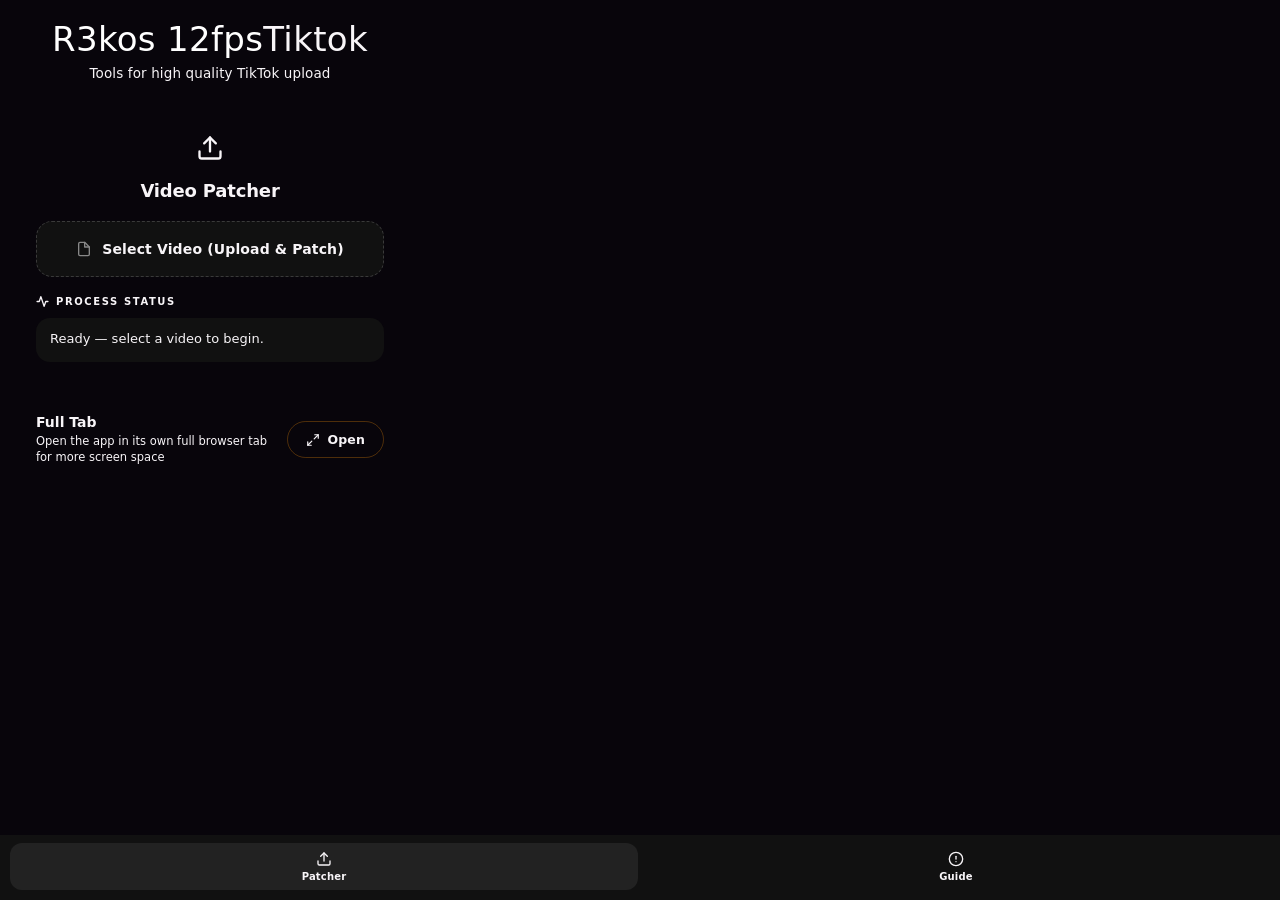
==== index.html @ 492302c4 "Add files via upload" ====
<!DOCTYPE html>
<html lang="en">
<head>
<style id="rekos-sora-font">@import url("https://fonts.googleapis.com/css2?family=Sora:wght@400;500;600;700;800&display=swap");</style>
<meta charset="UTF-8" />
<meta name="viewport" content="width=device-width, initial-scale=1, viewport-fit=cover" />
<!-- Desktop Chromium action-popup sizing fix: give the browser popup a stable viewport. -->
<style id="rekos-desktop-popup-size">
@media (pointer: fine) {
html, body {
width: 420px !important;
min-width: 420px !important;
max-width: 420px !important;
height: 600px !important;
min-height: 600px !important;
max-height: 600px !important;
}
.app-shell {
width: 100% !important;
min-width: 0 !important;
height: 600px !important;
min-height: 600px !important;
max-height: 600px !important;
}
}
</style>
<title>Rekos Uploader+</title>
<link rel="preload" as="image" href="icons/pfpreins.jpg" fetchpriority="high">
<style>
:root {
color-scheme: dark;
--bg: #08050b;
--rose: #ef315f;
--rose-bright: #ff3e6b;
--rose-soft: #ff5a7f;
--purple: #8b3f70;
--plum: #5f173d;
--pearl: #ffe2ea;
--text: #f8f5f8;
--muted: #c5b7c1;
--dim: #8f818c;
--success: #34c759;
--danger: #ff5b74;
--glass: rgba(14, 8, 17, .58);
--glass-soft: rgba(27, 15, 31, .47);
--glass-strong: rgba(15, 8, 18, .78);
--line: rgba(255, 226, 234, .15);
--line-rose: rgba(255, 90, 127, .26);
--radius-xl: 28px;
--radius-lg: 22px;
--radius-md: 17px;
--radius-sm: 13px;
--nav-h: 78px;
}
* { box-sizing: border-box; }
html, body {
margin: 0;
width: 100%;
min-width: 0;
height: 100%;
min-height: 100%;
background: transparent;
overflow: hidden;
}
body {
min-height: 100dvh;
width: 100%;
max-width: 100%;
color: var(--text);
font-family: "Sora", ui-sans-serif, -apple-system, BlinkMacSystemFont, "Segoe UI", sans-serif;
overflow: hidden;
overscroll-behavior: none;
}

@font-face {
font-family: 'Neo';
src: url('fonts/Neo.ttf') format('truetype');
font-weight: normal;
font-style: normal;
font-display: swap;
}

* { box-sizing: border-box; margin: 0; padding: 0; }

/* ── KILL THE WHITE TAP/CLICK FLASH ON ALL BUTTONS ──────────
Chrome (desktop + Android) and Chrome-extension popups paint a
default tap highlight and a focus ring on interactive elements.
This removes it everywhere while keeping a visible ring for
keyboard users via :focus-visible, and without touching the
hover/active transforms already defined per button below. */
button,
a,
[role="button"] {
-webkit-tap-highlight-color: transparent;
-webkit-touch-callout: none;
-webkit-user-select: none;
user-select: none;
outline: none;
background-color: transparent;
}

button:focus,
a:focus,
[role="button"]:focus {
outline: none;
}

button:focus-visible,
a:focus-visible,
[role="button"]:focus-visible {
outline: 2px solid var(--amber);
outline-offset: 3px;
}

/* ── PRESS-FEEDBACK SYSTEM ───────────────────
A slight scale-down "press" on the tapped surface with a
spring-like release. JS toggles inline transform/transition
on the tapped element (see attachPressFeedback in popup.js);
every element that can be pressed is pre-promoted to its own
GPU layer here so the scale animates smoothly with no jank. */
.ryu-press-target {
will-change: transform;
backface-visibility: hidden;
}

@media (prefers-reduced-motion: reduce) {
.ryu-press-target { transition: none !important; }
}

/* ── GLOBAL TAP-RIPPLE OVERLAY ───────────────────────────────
Page-level touch feedback only. This does NOT attach to any
button/card/input — it's a single fixed full-viewport layer
(#ryuTapRippleLayer) that sits on top of everything, and every
tap anywhere in the popup spawns a short-lived ripple positioned
at the exact tap coordinates inside it. Purely additive: it
never touches existing hover/active/transition/animation rules
on any other element. See the tap-ripple IIFE in popup.js. */
.ryu-tap-ripple-layer {
position: fixed;
inset: 0;
pointer-events: none;
overflow: hidden;
z-index: 2147483647;
}

.ryu-tap-ripple {
position: absolute;
width: 260px;
height: 260px;
border-radius: 50%;
transform: translate(-50%, -50%) scale(0);
border: 1px solid rgba(255, 255, 255, 0.35);
background: radial-gradient(circle,
rgba(255, 255, 255, 0.22) 0%,
rgba(190, 220, 255, 0.10) 45%,
rgba(140, 180, 255, 0) 75%);
box-shadow: 0 0 14px 1px rgba(160, 200, 255, 0.18);
pointer-events: none;
will-change: transform, opacity;
animation: ryuTapRippleOut 320ms cubic-bezier(0.19, 1, 0.22, 1) forwards;
}

@keyframes ryuTapRippleOut {
0% { transform: translate(-50%, -50%) scale(0); opacity: 0.6; }
35% { opacity: 0.42; }
100% { transform: translate(-50%, -50%) scale(1); opacity: 0; }
}

@media (prefers-reduced-motion: reduce) {
.ryu-tap-ripple { display: none; }
}

body {
width: 390px;
min-height: 100vh;
background: var(--bg);
color: var(--text);
font-family: 'Inter', system-ui, -apple-system, sans-serif;
overflow-x: hidden;
padding-bottom: 80px;
}

/* ── FULL TAB MODE ──────────────────────────────────────
"Full Tab" is a plain button (see #fullTabBtn in popup.js).
Clicking it opens popup.html?fulltab=1 in a real browser tab
and closes the popup, so the layout expands into ?fulltab=1's
full-width mode (html.full-tab) instead of staying pinned at
popup width. Uses viewport units + clamp() so it scales
cleanly across any browser window size or screen resolution,
instead of staying pinned at the fixed 390px popup width. */
html.full-tab {
width: 100%;
min-height: 100vh;
background: var(--bg);
}

html.full-tab body {
width: 100%;
max-width: clamp(390px, 92vw, 620px);
min-height: 100vh;
margin: 0 auto;
padding-bottom: 0;
box-shadow: 0 0 0 1px var(--border);
display: flex;
flex-direction: column;
}

html.full-tab .bottom-nav {
position: sticky;
left: auto;
right: auto;
bottom: 0;
width: 100%;
max-width: none;
transform: none;
margin-top: auto;
}

@media (min-width: 900px) {
html.full-tab body {
max-width: clamp(390px, 60vw, 680px);
}
}

/* ── TOP HEADER BAR ── */
.app-topbar {
display: flex;
align-items: center;
gap: 10px;
padding: 14px 16px 12px;
border-bottom: 1px solid var(--border);
}

.app-logo {
width: 40px;
height: 40px;
border-radius: 50%;
overflow: hidden;
flex-shrink: 0;
border: 1px solid var(--border-lt);
}

.app-logo img {
width: 100%;
height: 100%;
object-fit: cover;
}

.app-studio-name {
font-size: 12px;
font-weight: 700;
letter-spacing: 0.18em;
text-transform: uppercase;
color: var(--text);
}

/* ── MAIN CONTENT AREA ── */
.app-content {
padding: 0 16px;
}

/* ── PAGE TITLE ── */
.app-title-section {
text-align: center;
padding: 22px 0 18px;
}

.app-title {
font-family: 'Neo', 'Inter', system-ui, sans-serif;
font-size: 34px;
font-weight: 400;
letter-spacing: 0.01em;
line-height: 1;
}

.app-title .white { color: #ffffff; }
.app-title .amber { color: var(--amber); }

.app-subtitle {
margin-top: 8px;
font-size: 13.5px;
line-height: 1.45;
color: var(--text-muted);
font-weight: 400;
letter-spacing: 0.01em;
}

/* ── PAGE VIEWS ── */
.page-view { display: none; }
.page-view.active { display: block; }

/* ── CARDS ── */
.card {
background: var(--bg-card);
border: 1px solid var(--border);
border-radius: var(--card-radius);
margin-bottom: 14px;
position: relative;
box-shadow: var(--card-shadow);
transform: translateZ(0) scale(1);
transition:
transform 260ms var(--ease-smooth),
box-shadow 260ms var(--ease-smooth),
border-color 260ms var(--ease-smooth);
will-change: transform;
}

.card:hover {
transform: translateY(-3px) scale(1.012);
box-shadow: var(--card-shadow-hover);
border-color: var(--card-border-hover);
}

@media (prefers-reduced-motion: reduce) {
.card {
transition: none;
}
.card:hover {
transform: none;
}
}

/* ── VIDEO PATCHER CARD ── */
.patcher-card {
padding: 24px 20px 20px;
position: relative;
overflow: hidden;
background:
linear-gradient(150deg, rgba(240,144,10,0.08) 0%, rgba(240,144,10,0) 50%),
var(--bg-card);
border-color: rgba(240, 144, 10, 0.18);
}

.patcher-card-header {
display: flex;
flex-direction: column;
align-items: center;
gap: 10px;
margin-bottom: 20px;
}

.patcher-icon {
color: var(--amber);
display: flex;
align-items: center;
justify-content: center;
width: 44px;
height: 44px;
border-radius: 14px;
background: var(--amber-soft);
}

.patcher-title {
font-size: 18px;
font-weight: 800;
color: var(--text);
letter-spacing: -0.01em;
}

/* Hidden real file input */
#fileInput {
position: absolute;
opacity: 0;
width: 0;
height: 0;
pointer-events: none;
}

/* Dashed upload button */
.upload-btn {
width: 100%;
min-height: 56px;
display: flex;
align-items: center;
justify-content: center;
gap: 10px;
border: 1.5px dashed #3a3a3a;
border-radius: 16px;
background: #111111;
color: var(--text);
font-size: 14px;
font-weight: 600;
cursor: pointer;
transition: border-color 220ms var(--ease-smooth), background 220ms var(--ease-smooth), transform 160ms var(--ease-smooth);
letter-spacing: 0.01em;
font-family: inherit;
padding: 0 16px;
}

.upload-btn:hover {
border-color: #555555;
background: #171717;
}

.upload-btn:active {
transform: scale(0.985);
}

.upload-btn svg {
flex-shrink: 0;
color: #888;
}

/* Mode / Output cards row */
.info-row {
display: grid;
grid-template-columns: 1fr 1fr;
gap: 10px;
margin-top: 12px;
}

.info-cell {
background: #111111;
border: 1px solid var(--border);
border-radius: 14px;
padding: 11px 13px;
transition: border-color 220ms var(--ease-smooth);
}

.info-cell-label {
font-size: 9px;
font-weight: 700;
letter-spacing: 0.14em;
text-transform: uppercase;
color: var(--text-muted);
margin-bottom: 4px;
}

.info-cell-value {
font-size: 13px;
font-weight: 700;
color: var(--text);
}

.detect-warning {
margin-top: 10px;
padding: 11px 13px;
border-radius: 14px;
background: rgba(255, 80, 80, 0.08);
border: 1px solid rgba(255, 80, 80, 0.35);
color: #ff6b6b;
font-size: 12px;
font-weight: 600;
line-height: 1.4;
}

/* ── WATERMARK TOGGLE CARD ── */
.watermark-card {
padding: 18px 20px;
}

.watermark-card-top {
display: flex;
align-items: center;
justify-content: space-between;
gap: 14px;
}

.watermark-card-title {
font-size: 14px;
font-weight: 700;
color: var(--text);
}

.watermark-card-desc {
margin-top: 3px;
font-size: 11.5px;
color: var(--text-muted);
line-height: 1.4;
}

.wm-toggle {
flex-shrink: 0;
width: 46px;
height: 27px;
border-radius: 999px;
border: 1px solid var(--border-lt);
background: #1c1c1c;
position: relative;
cursor: pointer;
padding: 0;
transition: background 180ms ease, border-color 180ms ease, transform 160ms var(--ease-smooth);
}

.wm-toggle:active {
transform: scale(0.94);
}

.wm-toggle-knob {
position: absolute;
top: 2px;
left: 2px;
width: 21px;
height: 21px;
border-radius: 50%;
background: #888;
transition: transform 180ms ease, background 180ms ease;
}

.wm-toggle.on {
background: var(--amber-soft);
border-color: var(--amber);
}

.wm-toggle.on .wm-toggle-knob {
transform: translateX(19px);
background: var(--amber);
}

/* ── FULL TAB BUTTON ── */
.fulltab-btn {
flex-shrink: 0;
display: flex;
align-items: center;
gap: 8px;
padding: 10px 18px;
border-radius: 999px;
border: 1px solid rgba(240, 144, 10, 0.3);
background: var(--amber-soft);
color: var(--amber);
font-size: 12.5px;
font-weight: 700;
letter-spacing: 0.01em;
cursor: pointer;
font-family: inherit;
transition: border-color 180ms ease, background 180ms ease, color 180ms ease, box-shadow 220ms var(--ease-smooth), transform 120ms ease;
}

.fulltab-btn:hover {
border-color: var(--amber);
background: linear-gradient(135deg, #ffb43c 0%, var(--amber) 55%, #c96f00 100%);
color: #1a1200;
box-shadow: 0 8px 20px -6px var(--amber-glow);
transform: translateY(-1px);
}

.fulltab-btn:active {
transform: scale(0.96);
box-shadow: 0 4px 12px -6px var(--amber-glow);
}

.fulltab-btn svg { flex-shrink: 0; }

.fulltab-btn:disabled {
opacity: 0.55;
cursor: default;
pointer-events: none;
transform: none;
box-shadow: none;
}

/* ── PROCESS STATUS CARD ── */
.status-inline-label {
display: flex;
align-items: center;
gap: 7px;
font-size: 10px;
font-weight: 700;
letter-spacing: 0.16em;
text-transform: uppercase;
color: var(--text-muted);
margin-bottom: 10px;
}

.status-inline-label svg {
flex-shrink: 0;
color: var(--amber);
}

.status-card {
padding: 18px 20px;
}

.status-card-label {
font-size: 10px;
font-weight: 700;
letter-spacing: 0.16em;
text-transform: uppercase;
color: var(--text-muted);
text-align: center;
margin-bottom: 12px;
}

.status-box {
background: #111111;
border: 1px solid var(--border);
border-radius: 14px;
padding: 12px 14px;
font-size: 13px;
color: var(--text-muted);
font-weight: 400;
min-height: 44px;
line-height: 1.45;
transition: border-color 260ms var(--ease-smooth), color 260ms var(--ease-smooth), background 260ms var(--ease-smooth);
}

.status-box[data-state="processing"] {
color: #e8e8f0;
border-color: rgba(200,200,220,0.25);
background: rgba(200,200,220,0.04);
}

.status-box[data-state="success"] {
color: #b0ffd0;
border-color: rgba(34, 217, 122, 0.25);
background: rgba(34, 217, 122, 0.05);
}

.status-box[data-state="error"] {
color: #ffc8d0;
border-color: rgba(224, 80, 96, 0.28);
background: rgba(224, 80, 96, 0.05);
}

@keyframes statusFlash {
0% {
transform: scale(0.97);
border-color: var(--border);
box-shadow: 0 0 0 0 var(--amber-glow);
}
35% {
transform: scale(1.02);
border-color: var(--amber);
box-shadow: 0 0 0 5px var(--amber-glow);
}
100% {
transform: scale(1);
box-shadow: 0 0 0 0 rgba(240, 144, 10, 0);
}
}

.status-box.status-flash {
animation: statusFlash 520ms var(--ease-smooth);
}

/* ── PATCH & DOWNLOAD BUTTON ── */
.patch-btn {
width: 100%;
min-height: 54px;
display: none;
align-items: center;
justify-content: center;
gap: 10px;
border-radius: 16px;
border: 1px solid var(--border-lt);
background: #1c1c1c;
color: var(--text-dim);
font-size: 12px;
font-weight: 800;
letter-spacing: 0.18em;
text-transform: uppercase;
cursor: not-allowed;
font-family: inherit;
position: relative;
overflow: hidden;
opacity: 0;
transition: transform 220ms var(--ease-smooth), box-shadow 220ms var(--ease-smooth), background 220ms var(--ease-smooth), border-color 220ms var(--ease-smooth), color 220ms var(--ease-smooth), filter 220ms var(--ease-smooth), opacity 260ms var(--ease-smooth);
margin-bottom: 12px;
}

body.has-file .patch-btn {
display: flex;
opacity: 1;
animation: cuFadeUp 360ms var(--ease-smooth) both;
}

.patch-btn.enabled {
background:
linear-gradient(150deg, rgba(240,144,10,0.18) 0%, rgba(240,144,10,0.05) 60%),
var(--bg-card2);
border-color: rgba(240, 144, 10, 0.4);
color: var(--amber);
cursor: pointer;
box-shadow: 0 10px 26px -10px var(--amber-glow);
animation: patchBtnPulse 2.6s ease-in-out infinite;
will-change: transform;
}

.patch-btn.enabled:hover {
border-color: rgba(240, 144, 10, 0.6);
background:
linear-gradient(150deg, rgba(240,144,10,0.25) 0%, rgba(240,144,10,0.07) 60%),
var(--bg-card2);
transform: translateY(-1px);
box-shadow: 0 16px 34px -8px var(--amber-glow);
animation-play-state: paused;
}

.patch-btn.enabled:active {
transform: scale(0.98);
background:
linear-gradient(150deg, rgba(240,144,10,0.14) 0%, rgba(240,144,10,0.04) 60%),
var(--bg-card2);
box-shadow: 0 6px 16px -8px var(--amber-glow);
}

.patch-btn svg { flex-shrink: 0; }

.patch-btn-label {
position: relative;
z-index: 1;
}

.patch-btn-shine {
position: absolute;
inset: 0;
border-radius: inherit;
overflow: hidden;
pointer-events: none;
}

.patch-btn.enabled .patch-btn-shine::before {
content: '';
position: absolute;
top: 0;
left: -60%;
width: 45%;
height: 100%;
background: linear-gradient(115deg, transparent 0%, rgba(255,255,255,0.16) 50%, transparent 100%);
transform: translateX(0) skewX(-20deg);
will-change: transform;
animation: patchBtnShine 2.6s ease-in-out infinite;
}

@keyframes patchBtnShine {
0% { transform: translateX(0) skewX(-20deg); }
55% { transform: translateX(422%) skewX(-20deg); }
100% { transform: translateX(422%) skewX(-20deg); }
}

@keyframes patchBtnPulse {
0%, 100% { box-shadow: 0 10px 26px -8px var(--amber-glow); }
50% { box-shadow: 0 10px 34px -4px var(--amber-glow); }
}

@media (prefers-reduced-motion: reduce) {
.patch-btn.enabled,
.patch-btn.enabled .patch-btn-shine::before {
animation: none;
}
}

/* ── SVG GLOW (Video Patcher / System Features / How to use) ── */
@keyframes ryuIconGlow {
0%, 100% { filter: drop-shadow(0 0 0 rgba(240, 144, 10, 0)); }
50% { filter: drop-shadow(0 0 6px rgba(240, 144, 10, 0.85)); }
}

@keyframes ryuIconGlowGreen {
0%, 100% { filter: drop-shadow(0 0 0 rgba(34, 217, 122, 0)); }
50% { filter: drop-shadow(0 0 5px rgba(34, 217, 122, 0.85)); }
}

.patcher-icon svg,
.sysfeat-icon svg,
.status-inline-label svg,
.patch-btn svg,
.nav-btn svg,
.notice-header svg,
.social-icon-circle svg {
animation: ryuIconGlow 5s ease-in-out infinite;
}

.sysfeat-check svg {
animation: ryuIconGlowGreen 5s ease-in-out infinite;
}

@media (prefers-reduced-motion: reduce) {
.patcher-icon svg,
.sysfeat-icon svg,
.status-inline-label svg,
.patch-btn svg,
.nav-btn svg,
.notice-header svg,
.social-icon-circle svg,
.sysfeat-check svg {
animation: none;
}
}

/* ── FFMPEG PROCESSING PANEL — centered modal overlay ── */
.processing-overlay {
display: none;
position: fixed;
inset: 0;
z-index: 250;
place-items: center;
padding: 28px;
background: rgba(0, 0, 0, 0.86);
backdrop-filter: blur(14px);
-webkit-backdrop-filter: blur(14px);
}

.processing-overlay:not([hidden]) {
display: grid;
}

.processing-modal-card {
position: relative;
width: 100%;
max-width: 300px;
padding: 28px 24px 24px;
border-radius: 24px;
background:
linear-gradient(150deg, rgba(240,144,10,0.10) 0%, rgba(240,144,10,0) 55%),
#161616;
border: 1px solid rgba(240, 144, 10, 0.28);
box-shadow:
0 36px 80px rgba(0, 0, 0, 0.85),
inset 0 1px 0 rgba(255, 255, 255, 0.03);
text-align: center;
animation: procModalIn 320ms var(--ease-smooth) both;
}

@keyframes procModalIn {
from { opacity: 0; transform: scale(0.94) translateY(6px); }
to { opacity: 1; transform: scale(1) translateY(0); }
}

.processing-eyebrow {
display: flex;
align-items: center;
justify-content: center;
gap: 6px;
font-size: 10.5px;
font-weight: 800;
letter-spacing: 0.16em;
text-transform: uppercase;
color: var(--amber);
margin-bottom: 20px;
}

.processing-eyebrow-dot {
width: 6px;
height: 6px;
border-radius: 50%;
background: var(--amber);
animation: procEyebrowPulse 1.4s ease-in-out infinite;
}

@keyframes procEyebrowPulse {
0%, 100% { opacity: 1; }
50% { opacity: 0.35; }
}

.proc-ring-wrap {
position: relative;
width: 128px;
height: 128px;
margin: 0 auto 18px;
}

.proc-ring-wrap svg {
transform: rotate(-90deg);
}

.proc-ring-track {
fill: none;
stroke: var(--border);
stroke-width: 8;
}

.proc-ring-fill {
fill: none;
stroke: url(#procRingGradient);
stroke-width: 8;
stroke-linecap: round;
transition: stroke-dashoffset 320ms var(--ease-smooth);
}

.proc-ring-center {
position: absolute;
inset: 0;
display: flex;
align-items: center;
justify-content: center;
}

.processing-percent {
font-size: 26px;
font-weight: 900;
color: var(--text);
letter-spacing: -0.02em;
font-variant-numeric: tabular-nums;
display: flex;
align-items: flex-start;
}

.processing-percent-sign {
font-size: 14px;
font-weight: 700;
color: var(--text-muted);
margin-left: 1px;
margin-top: 2px;
}

.processing-title {
font-size: 13.5px;
font-weight: 700;
color: var(--amber);
margin-bottom: 6px;
transition: opacity 220ms var(--ease-smooth);
}

.processing-subtitle {
font-size: 11.5px;
color: var(--text-muted);
line-height: 1.5;
margin-bottom: 22px;
}

.processing-stages {
display: flex;
flex-direction: column;
text-align: left;
}

.processing-stage {
display: flex;
align-items: flex-start;
gap: 10px;
position: relative;
padding-bottom: 16px;
}

.processing-stage:last-child {
padding-bottom: 0;
}

.processing-stage::before {
content: '';
position: absolute;
left: 5px;
top: 14px;
bottom: -2px;
width: 2px;
background: var(--border);
z-index: 0;
transition: background 320ms var(--ease-smooth);
}

.processing-stage:last-child::before { display: none; }

.processing-stage-dot {
width: 12px;
height: 12px;
border-radius: 50%;
background: #1c1c1c;
border: 2px solid var(--border-lt);
flex-shrink: 0;
margin-top: 1px;
z-index: 1;
transition: background 260ms var(--ease-smooth), border-color 260ms var(--ease-smooth), transform 260ms var(--ease-smooth);
}

.processing-stage-label {
font-size: 12px;
font-weight: 600;
letter-spacing: 0.01em;
color: var(--text-dim);
line-height: 1.3;
transition: color 260ms var(--ease-smooth);
}

.processing-stage.is-active .processing-stage-dot {
background: var(--amber);
border-color: var(--amber);
transform: scale(1.15);
box-shadow: 0 0 0 4px var(--amber-glow);
animation: procDotPulse 1.4s ease-in-out infinite;
}

.processing-stage.is-active .processing-stage-label {
color: var(--amber);
}

.processing-stage.is-active::before {
background: var(--amber);
}

.processing-stage.is-done .processing-stage-dot {
background: var(--green);
border-color: var(--green);
}

.processing-stage.is-done .processing-stage-label {
color: var(--text-muted);
}

.processing-stage.is-done::before {
background: var(--green);
}

@keyframes procDotPulse {
0%, 100% { box-shadow: 0 0 0 4px var(--amber-glow); }
50% { box-shadow: 0 0 0 7px rgba(240, 144, 10, 0.12); }
}

@media (prefers-reduced-motion: reduce) {
.processing-modal-card { animation: none; }
.processing-eyebrow-dot { animation: none; }
.processing-stage.is-active .processing-stage-dot {
animation: none;
}
}

/* ── IMPORTANT NOTICE CARD ── */
.notice-card {
padding: 16px 18px;
border-color: rgba(240, 144, 10, 0.2);
}

.notice-header {
display: flex;
align-items: center;
gap: 7px;
margin-bottom: 8px;
}

.notice-badge {
font-size: 12px;
font-weight: 800;
color: var(--amber);
}

.notice-body {
font-size: 12px;
color: #999;
line-height: 1.6;
font-weight: 400;
}

.notice-body strong {
color: var(--text);
font-weight: 700;
}

/* ── SYSTEM FEATURES BANNER ── */
.sysfeat-card {
padding: 22px 20px;
position: relative;
overflow: hidden;
background:
linear-gradient(150deg, rgba(240,144,10,0.10) 0%, rgba(240,144,10,0) 55%),
var(--bg-card);
border-color: rgba(240, 144, 10, 0.22);
}

.sysfeat-head {
width: 100%;
display: flex;
align-items: center;
gap: 12px;
margin-bottom: 16px;
background: none;
border: none;
padding: 0;
margin-top: 0;
font: inherit;
color: inherit;
text-align: left;
cursor: pointer;
-webkit-tap-highlight-color: transparent;
transition: transform 200ms var(--ease-smooth);
}

.sysfeat-head:active {
transform: scale(0.98);
}

.sysfeat-head:focus-visible {
outline: 2px solid var(--amber);
outline-offset: 5px;
border-radius: 12px;
}

.sysfeat-head-text {
flex: 1;
min-width: 0;
}

.sysfeat-chevron {
flex-shrink: 0;
color: var(--text-muted);
transform: rotate(180deg);
transition: transform 320ms cubic-bezier(0.4, 0, 0.2, 1);
}

.sysfeat-head[aria-expanded="false"] .sysfeat-chevron {
transform: rotate(0deg);
}

/* Grid-based collapse: animates smoothly to/from the content's natural
height without hardcoding a max-height value. */
.sysfeat-body {
display: grid;
grid-template-rows: 1fr;
transition: grid-template-rows 320ms cubic-bezier(0.4, 0, 0.2, 1);
}

.sysfeat-body.collapsed {
grid-template-rows: 0fr;
}

.sysfeat-inner {
overflow: hidden;
min-height: 0;
}

.sysfeat-icon {
flex-shrink: 0;
width: 42px;
height: 42px;
border-radius: 13px;
display: flex;
align-items: center;
justify-content: center;
background: #161616;
border: 1px solid var(--border-lt);
}

.sysfeat-title {
font-size: 16px;
font-weight: 800;
color: var(--text);
letter-spacing: -0.01em;
}

.sysfeat-subtitle {
margin-top: 2px;
font-size: 11.5px;
color: var(--text-muted);
}

.sysfeat-list {
display: flex;
flex-direction: column;
gap: 12px;
}

.sysfeat-item {
display: flex;
align-items: center;
gap: 10px;
font-size: 13px;
font-weight: 500;
color: #dcdcdc;
letter-spacing: 0.01em;
}

.sysfeat-check {
flex-shrink: 0;
width: 20px;
height: 20px;
border-radius: 50%;
display: flex;
align-items: center;
justify-content: center;
background: rgba(34, 217, 122, 0.14);
color: var(--green);
}

/* ── MORE INFORMATION / SOCIAL LINKS ── */
.social-divider {
display: flex;
align-items: center;
gap: 14px;
margin: 22px 0 16px;
}

.social-divider-line {
flex: 1;
height: 1px;
background: var(--border);
}

.social-divider-label {
font-size: 11px;
font-weight: 800;
letter-spacing: 0.16em;
text-transform: uppercase;
color: var(--text-muted);
white-space: nowrap;
}

.social-row {
display: flex;
gap: 10px;
}

.social-btn {
flex: 1;
display: flex;
align-items: center;
gap: 10px;
padding: 12px 16px;
border-radius: 18px;
background: var(--bg-card);
border: 1px solid var(--border);
text-decoration: none;
color: var(--text);
font-size: 14px;
font-weight: 600;
transition: transform 200ms var(--ease-smooth), border-color 200ms var(--ease-smooth), background 200ms var(--ease-smooth);
}

.social-btn:hover {
transform: translateY(-2px);
border-color: var(--border-lt);
background: var(--bg-card2);
}

.social-btn:active {
transform: scale(0.98);
}

.social-icon-circle {
flex-shrink: 0;
width: 32px;
height: 32px;
border-radius: 50%;
background: #f0f0f0;
display: flex;
align-items: center;
justify-content: center;
}

.social-icon-circle svg { display: block; }

/* ── BOTTOM NAV BAR ── */
.bottom-nav {
position: fixed;
bottom: 0;
left: 0;
width: 100%;
background: #111111;
border-top: 1px solid var(--border);
display: flex;
align-items: center;
padding: 8px 10px 10px;
gap: 4px;
z-index: 100;
}

.nav-btn {
flex: 1;
display: flex;
flex-direction: column;
align-items: center;
gap: 4px;
padding: 8px 6px;
border-radius: 12px;
background: transparent;
border: none;
color: var(--text-muted);
font-size: 10px;
font-weight: 600;
letter-spacing: 0.02em;
cursor: pointer;
font-family: inherit;
transition: background 180ms ease, color 180ms ease, transform 160ms var(--ease-smooth);
}

.nav-btn.active {
background: #222222;
color: var(--text);
border: 1px solid var(--border-lt);
}

.nav-btn:hover:not(.active) {
color: #aaa;
}

.nav-btn:active {
transform: scale(0.96);
}

.nav-btn svg { flex-shrink: 0; }

/* ── WARNING OVERLAY ── */
.cu-warning-overlay {
position: fixed;
inset: 0;
z-index: 200;
display: grid;
place-items: center;
padding: 20px;
background: rgba(0,0,0,0.85);
backdrop-filter: blur(12px);
animation: fadeIn 200ms ease both;
}

.cu-warning-overlay[hidden] { display: none; }

@keyframes fadeIn {
from { opacity: 0; }
to { opacity: 1; }
}

.cu-warning-modal {
width: 100%;
padding: 22px;
border-radius: 20px;
background: #1a1a1a;
border: 1px solid var(--border-lt);
box-shadow: 0 24px 60px rgba(0,0,0,0.8);
}

.cu-warning-kicker {
display: inline-flex;
margin-bottom: 12px;
padding: 5px 10px;
border-radius: 999px;
color: var(--amber);
background: var(--amber-soft);
border: 1px solid rgba(240,144,10,0.3);
font-size: 10px;
font-weight: 800;
letter-spacing: 0.12em;
text-transform: uppercase;
}

.cu-warning-title {
color: var(--text);
font-size: 20px;
font-weight: 900;
letter-spacing: 0.02em;
text-transform: uppercase;
margin-bottom: 10px;
}

.cu-warning-body {
color: #999;
font-size: 13px;
line-height: 1.55;
margin-bottom: 18px;
}

.cu-warning-close {
width: 100%;
min-height: 46px;
border-radius: 12px;
background: #222;
border: 1px solid var(--border-lt);
color: var(--text);
font-size: 13px;
font-weight: 700;
cursor: pointer;
font-family: inherit;
transition: background 180ms ease, transform 160ms var(--ease-smooth);
}

.cu-warning-close:hover { background: #2a2a2a; }
.cu-warning-close:active { transform: scale(0.98); }

.upload-page-btn {
display: inline-flex;
align-items: center;
justify-content: center;
width: 100%;
min-height: 54px;
margin-top: 12px;
margin-bottom: 12px;
padding: 12px 16px;
border-radius: 16px;
border: 1px solid #3a3a3a;
font-family: 'Inter', sans-serif;
font-size: 12px;
font-weight: 800;
letter-spacing: 0.18em;
text-transform: uppercase;
text-decoration: none;
color: var(--text);
background: linear-gradient(135deg, #1a1a1a 0%, #222222 100%);
transition: transform 220ms var(--ease-smooth), box-shadow 220ms var(--ease-smooth), background 220ms var(--ease-smooth), border-color 220ms var(--ease-smooth);
}
.upload-page-btn:hover {
background: linear-gradient(135deg, #222 0%, #2a2a2a 100%);
border-color: #555;
transform: translateY(-1px);
box-shadow: 0 10px 24px -8px rgba(0, 0, 0, 0.55);
}
.upload-page-btn:active {
transform: scale(0.98);
box-shadow: none;
}

/* ── ANNOUNCEMENT OVERLAY ── */

/* 1 — fullscreen blurred backdrop */
.version-block-overlay {
display: none;
position: fixed;
inset: 0;
z-index: 300;
place-items: center;
padding: 28px;
background: rgba(0, 0, 0, 0.92);
backdrop-filter: blur(18px);
-webkit-backdrop-filter: blur(18px);
}

.version-block-overlay.visible {
display: grid;
}

.version-block-card {
position: relative;
width: 100%;
max-width: 358px;
padding: 28px 24px 24px;
border-radius: 24px;
background:
linear-gradient(145deg, rgba(240,60,10,0.13) 0%, rgba(240,60,10,0.01) 55%),
#1b1b1b;
border: 1px solid rgba(240, 60, 10, 0.40);
box-shadow: 0 36px 80px rgba(0, 0, 0, 0.95);
text-align: center;
}

.version-block-title {
font-size: 21px;
font-weight: 900;
color: var(--text);
letter-spacing: -0.02em;
line-height: 1.2;
margin-bottom: 10px;
}

.version-block-message {
font-size: 13.5px;
color: var(--text-dim, #b7b7b7);
line-height: 1.5;
margin-bottom: 14px;
}

.version-block-versions {
font-size: 11.5px;
color: var(--text-dim, #8a8a8a);
display: flex;
flex-direction: column;
gap: 4px;
}

.announcement-header {
margin-bottom: 12px;
}

.announcement-header-title {
font-size: 11px;
font-weight: 800;
letter-spacing: 0.12em;
text-transform: uppercase;
color: var(--amber);
}

.announcement-header-subtitle {
font-size: 12px;
color: var(--text-dim, #999);
margin-top: 2px;
}

.announcement-cards {
display: flex;
flex-direction: column;
gap: 10px;
margin: 16px 0;
}

.announcement-card-item {
position: relative;
padding: 12px 14px 12px 16px;
border-radius: 14px;
background:
linear-gradient(135deg, rgba(240,144,10,0.07) 0%, rgba(255,255,255,0.025) 100%);
border: 1px solid var(--ann-border, rgba(255,255,255,0.08));
backdrop-filter: blur(6px);
-webkit-backdrop-filter: blur(6px);
overflow: hidden;
transition: background 180ms ease, border-color 180ms ease, transform 180ms ease;
}

.announcement-card-item::before {
content: '';
position: absolute;
left: 0;
top: 0;
bottom: 0;
width: 3px;
background: linear-gradient(180deg, var(--ann-primary, var(--amber)) 0%, transparent 100%);
opacity: 0.85;
}

.announcement-card-item:hover {
background:
linear-gradient(135deg, rgba(240,144,10,0.12) 0%, rgba(255,255,255,0.04) 100%);
border-color: var(--ann-primary, rgba(240,144,10,0.35));
transform: translateY(-1px);
}

.announcement-card-item-title {
font-size: 12.5px;
font-weight: 700;
color: var(--ann-text, var(--text));
margin-bottom: 3px;
letter-spacing: -0.01em;
}

.announcement-card-item-desc {
font-size: 11.5px;
color: var(--ann-text-muted, #999);
line-height: 1.45;
}

.announcement-buttons {
display: flex;
flex-direction: column;
gap: 8px;
margin-top: 6px;
}

.announcement-buttons .announcement-btn {
display: none;
}

.announcement-buttons .announcement-btn.shown {
display: flex;
}

.announcement-banner {
display: none;
position: fixed;
inset: 0;
z-index: 250;
place-items: center;
padding: 28px;
background: rgba(0, 0, 0, 0.84);
backdrop-filter: blur(18px);
-webkit-backdrop-filter: blur(18px);
}

.announcement-banner.visible {
display: grid;
animation: overlayIn 320ms ease both;
}

@keyframes overlayIn {
from { opacity: 0; }
to { opacity: 1; }
}

/* 2 — card springs up from below after backdrop settles */
.announcement-card {
position: relative;
width: 100%;
max-width: 358px;
padding: 28px 24px 24px;
border-radius: 24px;
background:
linear-gradient(145deg, rgba(240,144,10,0.13) 0%, rgba(240,144,10,0.01) 55%),
var(--ann-card, #1b1b1b);
border: 1px solid var(--ann-border, rgba(240, 144, 10, 0.40));
box-shadow:
0 36px 80px rgba(0, 0, 0, 0.95),
0 0 0 1px rgba(240,144,10,0.06),
inset 0 1px 0 rgba(255,255,255,0.03);
animation: cardSpring 560ms cubic-bezier(0.22, 1, 0.36, 1) 90ms both;
}

@keyframes cardSpring {
from { opacity: 0; transform: translateY(40px) scale(0.90); }
to { opacity: 1; transform: translateY(0) scale(1); }
}

/* 3 — badge */
.announcement-badge {
display: none;
align-items: center;
padding: 4px 11px;
border-radius: 999px;
background: var(--ann-accent-soft, var(--amber-soft));
border: 1px solid var(--ann-accent-line, rgba(240,144,10,0.32));
color: var(--ann-primary, var(--amber));
font-family: 'Space Grotesk', system-ui, sans-serif;
font-size: 9.5px;
font-weight: 700;
letter-spacing: 0.13em;
text-transform: uppercase;
margin-bottom: 16px;
}

/* 4 — title & body */
.announcement-title {
font-size: 23px;
font-weight: 900;
color: var(--ann-text, var(--text));
letter-spacing: -0.02em;
line-height: 1.18;
margin-bottom: 10px;
}

.announcement-message {
font-size: 13.5px;
color: var(--ann-text-muted, #8a8a8a);
line-height: 1.62;
}

/* 5 — CTA button */
.announcement-btn {
display: none;
align-items: center;
justify-content: center;
width: 100%;
min-height: 50px;
margin-top: 22px;
border-radius: 14px;
border: 1px solid var(--ann-accent-line, rgba(240,144,10,0.45));
background: var(--ann-btn-bg, linear-gradient(135deg, rgba(240,144,10,0.24) 0%, rgba(240,144,10,0.11) 100%));
color: var(--ann-primary, var(--amber));
font-size: 12.5px;
font-weight: 800;
letter-spacing: 0.09em;
text-transform: uppercase;
cursor: pointer;
font-family: inherit;
transition: background 200ms ease, border-color 200ms ease, transform 200ms ease, box-shadow 200ms ease;
}

.announcement-btn:hover {
border-color: var(--ann-primary, var(--amber));
background: var(--ann-btn-bg-hover, linear-gradient(135deg, rgba(240,144,10,0.34) 0%, rgba(240,144,10,0.18) 100%));
transform: translateY(-1px);
box-shadow: 0 8px 24px var(--ann-primary-glow, rgba(240,144,10,0.12));
}

.announcement-btn:active {
transform: scale(0.98);
}

/* Buttons rendered inside .announcement-buttons (multi-button schema).
Primary uses the amber CTA look above; non-primary uses the
theme's neutral button/buttonBorder/buttonText colors if provided. */
.announcement-buttons .announcement-btn:not(.primary) {
border: 1px solid var(--ann-button-border, rgba(255,255,255,0.12));
background: var(--ann-button, rgba(255,255,255,0.04));
color: var(--ann-button-text, var(--text));
margin-top: 0;
}

.announcement-buttons .announcement-btn:not(.primary):hover {
transform: translateY(-1px);
box-shadow: none;
}

/* announcement-close CSS removed — banner is no longer dismissible */

/* 6 — footnote in Space Grotesk */
.announcement-footnote {
display: none;
font-family: 'Space Grotesk', system-ui, sans-serif;
font-size: 10px;
font-weight: 600;
color: var(--ann-footnote, #3e3e3e);
letter-spacing: 0.14em;
text-transform: uppercase;
text-align: center;
margin-top: 20px;
padding-top: 16px;
border-top: 1px solid rgba(255, 255, 255, 0.045);
}

/* ═══════════════════════════════════════ */
/* OPENING / ENTRANCE ANIMATIONS */
/* ═══════════════════════════════════════ */

/* Respect users who've asked for less motion */
@media (prefers-reduced-motion: reduce) {
.cu-anim-in,
.app-logo,
.bottom-nav,
.app-title .cu-char,
.app-subtitle .cu-char,
.patcher-title .cu-char { animation: none !important; }
}

/* Clean fade + rise, used for every card / button / block */
@keyframes cuFadeUp {
from { opacity: 0; transform: translateY(14px) scale(0.985); }
to { opacity: 1; transform: translateY(0) scale(1); }
}

.cu-anim-in {
animation: cuFadeUp 460ms cubic-bezier(0.16, 1, 0.3, 1) both;
animation-delay: var(--cu-delay, 0ms);
}

/* Logo pops in on first open */
@keyframes cuLogoPop {
from { opacity: 0; transform: scale(0.55) rotate(-10deg); }
to { opacity: 1; transform: scale(1) rotate(0deg); }
}

.app-logo {
animation: cuLogoPop 520ms cubic-bezier(0.34, 1.56, 0.64, 1) 30ms both;
}

/* Bottom nav rises up from the edge */
@keyframes cuNavIn {
from { opacity: 0; transform: translateY(100%); }
to { opacity: 1; transform: translateY(0); }
}

.bottom-nav {
animation: cuNavIn 420ms cubic-bezier(0.16, 1, 0.3, 1) 180ms both;
}

/* Clean character-by-character "rewrite" reveal for page titles */
.app-title {
display: inline-flex;
align-items: baseline;
flex-wrap: wrap;
justify-content: center;
}

@keyframes cuCharIn {
from { opacity: 0; transform: translateY(10px); filter: blur(3px); }
to { opacity: 1; transform: translateY(0); filter: blur(0); }
}

.app-title .cu-char {
display: inline-block;
animation: cuCharIn 520ms cubic-bezier(0.16, 1, 0.3, 1) both;
animation-delay: var(--cu-char-delay, 0ms);
}

.app-title .cu-space { width: 0.3em; }

/* Subtitle gets the same character-by-character reveal, staggered
to start right after the title finishes */
.app-subtitle {
display: inline-flex;
flex-wrap: wrap;
justify-content: center;
}

.app-subtitle .cu-char {
display: inline-block;
animation: cuCharIn 420ms cubic-bezier(0.16, 1, 0.3, 1) both;
animation-delay: var(--cu-char-delay, 0ms);
}

.app-subtitle .cu-space { width: 0.25em; }

/* Video Patcher card title — same character reveal, plus a subtle
pop/rise on the icon chip right before it */
.patcher-title {
display: inline-flex;
flex-wrap: wrap;
justify-content: center;
}

.patcher-title .cu-char {
display: inline-block;
animation: cuCharIn 460ms cubic-bezier(0.16, 1, 0.3, 1) both;
animation-delay: var(--cu-char-delay, 0ms);
}

.patcher-title .cu-space { width: 0.28em; }

@keyframes cuIconPop {
from { opacity: 0; transform: scale(0.6) rotate(-8deg); }
to { opacity: 1; transform: scale(1) rotate(0deg); }
}

.patcher-icon.cu-icon-in {
animation: cuIconPop 420ms cubic-bezier(0.34, 1.56, 0.64, 1) both;
}

@media (prefers-reduced-motion: reduce) {
.patcher-icon.cu-icon-in { animation: none !important; }
}
</style>
</head>
<body>

<div class="ryu-tap-ripple-layer" id="ryuTapRippleLayer" aria-hidden="true"></div>

<!-- VERSION BLOCK OVERLAY (fixed structure — only text fields are ever set at runtime) -->
<div class="version-block-overlay" id="versionBlockOverlay" hidden>
<div class="version-block-card">
<div class="version-block-title" id="versionBlockTitle"></div>
<div class="version-block-message" id="versionBlockMessage"></div>
<div class="version-block-versions">
<span id="versionBlockCurrent"></span>
<span id="versionBlockLatest"></span>
</div>
</div>
</div>

<!-- ACCESS BLOCK OVERLAY (region gate) — same visual treatment as the
version block overlay above, no dismiss control anywhere in it. -->
<div class="version-block-overlay" id="accessBlockOverlay" hidden>
<div class="version-block-card">
<div class="version-block-title" id="accessBlockTitle">Extension Unavailable</div>
<div class="version-block-message" id="accessBlockMessage"></div>
</div>
</div>

<!-- ANNOUNCEMENT BANNER (populated from idleryu-announcement-v3.vercel.app) -->
<div class="announcement-banner" id="announcementBanner" hidden>
<div class="announcement-card">
<!-- Close button intentionally removed — announcement banner cannot be dismissed. -->

<div class="announcement-header" id="announcementHeader" hidden>
<div class="announcement-header-subtitle" id="announcementHeaderSubtitle"></div>
</div>

<div class="announcement-badge" id="announcementBadge"></div>
<div class="announcement-title" id="announcementTitle"></div>
<div class="announcement-message" id="announcementMessage"></div>

<!-- Optional list of items, populated from changelog.json -->
<div class="announcement-cards" id="announcementCards" hidden></div>

<!-- CTA, populated from announcement.json's cta.label / cta.url -->
<div class="announcement-buttons" id="announcementButtons">
<button class="announcement-btn primary" id="announcementPrimaryBtn" type="button"></button>
</div>

<div class="announcement-footnote" id="announcementFootnote"></div>
</div>
</div>

<!-- HIDDEN INPUTS -->
<input type="file" id="fileInput" accept="video/*">

<!-- ═══════════════════════════════════════ -->
<!-- PAGE: PATCHER -->
<!-- ═══════════════════════════════════════ -->
<div class="app-content page-view active" id="page-patcher">

<div class="app-title-section">
<div class="app-title">
<span class="white">R3kos 12fps </span><span class="amber">Tiktok</span>
</div>
<div class="app-subtitle">Tools for high quality TikTok upload</div>
</div>

<!-- VIDEO PATCHER CARD -->
<div class="card patcher-card">
<div class="patcher-card-header">
<div class="patcher-icon">
<svg width="28" height="28" viewBox="0 0 24 24" fill="none" stroke="currentColor" stroke-width="2" stroke-linecap="round" stroke-linejoin="round">
<path d="M21 15v4a2 2 0 0 1-2 2H5a2 2 0 0 1-2-2v-4"/>
<polyline points="17 8 12 3 7 8"/>
<line x1="12" y1="3" x2="12" y2="15"/>
</svg>
</div>
<div class="patcher-title">Video Patcher</div>
</div>

<button class="upload-btn" id="uploadTrigger" type="button">
<svg width="16" height="16" viewBox="0 0 24 24" fill="none" stroke="currentColor" stroke-width="2" stroke-linecap="round" stroke-linejoin="round">
<path d="M13 2H6a2 2 0 0 0-2 2v16a2 2 0 0 0 2 2h12a2 2 0 0 0 2-2V9z"/>
<polyline points="13 2 13 9 20 9"/>
</svg>
Select Video (Upload &amp; Patch)
</button>

 


<div id="detectSection" style="display:none;">
<div style="margin:18px 0 14px;border-top:1px solid var(--border);"></div>

<div class="status-inline-label">
<svg width="13" height="13" viewBox="0 0 24 24" fill="none" stroke="currentColor" stroke-width="2.5" stroke-linecap="round" stroke-linejoin="round">
<circle cx="11" cy="11" r="8"/>
<line x1="21" y1="21" x2="16.65" y2="16.65"/>
</svg>
System Detect
</div>

<div class="info-row" style="margin-top:10px;">
<div class="info-cell">
<div class="info-cell-label">Resolution</div>
<div class="info-cell-value" id="detectResolution">—</div>
</div>
<div class="info-cell">
<div class="info-cell-label">Frame Rate</div>
<div class="info-cell-value" id="detectFrameRate">—</div>
</div>
</div>

<div class="info-row">
<div class="info-cell">
<div class="info-cell-label">Duration</div>
<div class="info-cell-value" id="detectDuration">—</div>
</div>
<div class="info-cell">
<div class="info-cell-label">File Size</div>
<div class="info-cell-value" id="detectFileSize">—</div>
</div>
</div>

<div class="info-row">
<div class="info-cell">
<div class="info-cell-label">Bitrate</div>
<div class="info-cell-value" id="detectBitrate">—</div>
</div>
<div class="info-cell">
<div class="info-cell-label">Status</div>
<div class="info-cell-value" id="detectStatus">—</div>
</div>
</div>

<div class="detect-warning" id="detectSizeWarning" style="display:none;">
Video is over 90 MB — it may flop because of that. Compress it before patching.
</div>
</div>

<div style="margin:18px 0 14px;border-top:1px solid var(--border);"></div>

<div class="status-inline-label">
<svg width="13" height="13" viewBox="0 0 24 24" fill="none" stroke="currentColor" stroke-width="2.5" stroke-linecap="round" stroke-linejoin="round">
<polyline points="22 12 18 12 15 21 9 3 6 12 2 12"/>
</svg>
Process Status
</div>
<div id="status" class="status-box" data-state="idle" data-i18n="ready">Ready — select a video to begin.</div>
</div>

<div class="card watermark-card" id="fullTabCard" style="margin-bottom:8px;">
<div class="watermark-card-top">
<div class="watermark-card-text">
<div class="watermark-card-title">Full Tab</div>
<div class="watermark-card-desc" id="fullTabDesc">Open the app in its own full browser tab for more screen space</div>
</div>
<button class="fulltab-btn" id="fullTabBtn" type="button">
<svg width="14" height="14" viewBox="0 0 24 24" fill="none" stroke="currentColor" stroke-width="2" stroke-linecap="round" stroke-linejoin="round">
<path d="M15 3h6v6"/>
<path d="M9 21H3v-6"/>
<path d="M21 3l-7 7"/>
<path d="M3 21l7-7"/>
</svg>
Open
</button>
</div>
</div>

<!-- PATCH & DOWNLOAD BUTTON -->
<button class="patch-btn" id="patchBtn" disabled type="button">
<span class="patch-btn-shine"></span>
<svg width="14" height="14" viewBox="0 0 24 24" fill="none" stroke="currentColor" stroke-width="2.5" stroke-linecap="round" stroke-linejoin="round">
<polygon points="13 2 3 14 12 14 11 22 21 10 12 10 13 2"/>
</svg>
<span class="patch-btn-label" data-i18n="patchDownload">Patch &amp; Download</span>
</button>

<!-- FFMPEG PROCESSING PANEL — centered modal overlay -->
<div class="processing-overlay" id="processingCard" hidden>
<div class="processing-modal-card">
<div class="processing-eyebrow">
<span class="processing-eyebrow-dot"></span>
Patching in progress
</div>

<div class="proc-ring-wrap">
<svg width="128" height="128" viewBox="0 0 128 128">
<defs>
<linearGradient id="procRingGradient" x1="0%" y1="0%" x2="100%" y2="100%">
<stop offset="0%" style="stop-color:#f0900a"/>
<stop offset="100%" style="stop-color:#ffb545"/>
</linearGradient>
</defs>
<circle class="proc-ring-track" cx="64" cy="64" r="54"/>
<circle class="proc-ring-fill" id="procRingFill" cx="64" cy="64" r="54"/>
</svg>
<div class="proc-ring-center">
<div class="processing-percent"><span id="procPercent">0</span><span class="processing-percent-sign">%</span></div>
</div>
</div>

<div class="processing-title" id="procStageTitle">Loading Video</div>
<div class="processing-subtitle">Patching the sample tables directly — keep this window open until it finishes.</div>

<div class="processing-stages" id="procStages">
<div class="processing-stage" data-stage="load">
<span class="processing-stage-dot"></span>
<span class="processing-stage-label">Loading Video</span>
</div>
<div class="processing-stage" data-stage="init">
<span class="processing-stage-dot"></span>
<span class="processing-stage-label">Initializing FFmpeg</span>
</div>
<div class="processing-stage" data-stage="analyze">
<span class="processing-stage-dot"></span>
<span class="processing-stage-label">Analyzing Metadata</span>
</div>
<div class="processing-stage" data-stage="save">
<span class="processing-stage-dot"></span>
<span class="processing-stage-label">Saving Output</span>
</div>
<div class="processing-stage" data-stage="done">
<span class="processing-stage-dot"></span>
<span class="processing-stage-label">Completed</span>
</div>
</div>
</div>
</div>

</div>

<!-- PAGE: GUIDE -->
<div class="app-content page-view" id="page-guide" style="padding-top:20px;">

<!-- SYSTEM FEATURES BANNER -->
<div class="card sysfeat-card">
<button class="sysfeat-head" id="sysfeatToggle" type="button" aria-expanded="false" aria-controls="sysfeatBody">
<div class="sysfeat-icon">
<svg width="20" height="20" viewBox="0 0 24 24" fill="none" stroke="#ccc" stroke-width="2" stroke-linecap="round" stroke-linejoin="round">
<circle cx="12" cy="12" r="10"/>
<line x1="12" y1="7" x2="12" y2="13"/>
<circle cx="12" cy="16.7" r="0.5" fill="#ccc"/>
</svg>
</div>
<div class="sysfeat-head-text">
<div class="sysfeat-title">System Features</div>
<div class="sysfeat-subtitle">Everything you need for TikTok</div>
</div>
<svg class="sysfeat-chevron" width="16" height="16" viewBox="0 0 24 24" fill="none" stroke="currentColor" stroke-width="2" stroke-linecap="round" stroke-linejoin="round">
<polyline points="6 9 12 15 18 9"/>
</svg>
</button>
<div class="sysfeat-body collapsed" id="sysfeatBody">
<div class="sysfeat-inner">
<div class="sysfeat-list">
<div class="sysfeat-item">
<span class="sysfeat-check">
<svg width="12" height="12" viewBox="0 0 24 24" fill="none" stroke="currentColor" stroke-width="3" stroke-linecap="round" stroke-linejoin="round">
<polyline points="20 6 9 17 4 12"/>
</svg>
</span>
High Quality Upload Tiktok
</div>
<div class="sysfeat-item">
<span class="sysfeat-check">
<svg width="12" height="12" viewBox="0 0 24 24" fill="none" stroke="currentColor" stroke-width="3" stroke-linecap="round" stroke-linejoin="round">
<polyline points="20 6 9 17 4 12"/>
</svg>
</span>
Support Up to 2160P 120FPS
</div>
<div class="sysfeat-item">
<span class="sysfeat-check">
<svg width="12" height="12" viewBox="0 0 24 24" fill="none" stroke="currentColor" stroke-width="3" stroke-linecap="round" stroke-linejoin="round">
<polyline points="20 6 9 17 4 12"/>
</svg>
</span>
Lossless Upload 0 Compression
</div>
<div class="sysfeat-item">
<span class="sysfeat-check">
<svg width="12" height="12" viewBox="0 0 24 24" fill="none" stroke="currentColor" stroke-width="3" stroke-linecap="round" stroke-linejoin="round">
<polyline points="20 6 9 17 4 12"/>
</svg>
</span>
Added Sound &amp; Music Support
</div>
<div class="sysfeat-item">
<span class="sysfeat-check">
<svg width="12" height="12" viewBox="0 0 24 24" fill="none" stroke="currentColor" stroke-width="3" stroke-linecap="round" stroke-linejoin="round">
<polyline points="20 6 9 17 4 12"/>
</svg>
</span>
Support Mobile &amp; PC
</div>
</div>
</div>
</div>

<div style="margin:16px 0 14px;border-top:1px solid var(--border);"></div>

<!-- WATERMARK TOGGLE -->
<div class="watermark-card-top" id="watermarkCard">
<div class="watermark-card-text">
<div class="watermark-card-title">Watermark</div>
<div class="watermark-card-desc" id="watermarkDesc">Automatically appends the @rekos12fps credit line to your caption when you upload</div>
</div>
<button class="wm-toggle" id="watermarkToggle" type="button" role="switch" aria-checked="false">
<span class="wm-toggle-knob"></span>
</button>
</div>
</div>

<!-- HOW TO USE CARD (includes file size tip) -->
<div class="card sysfeat-card">
<div class="sysfeat-head" style="margin-bottom:16px;">
<div class="sysfeat-icon">
<svg width="20" height="20" viewBox="0 0 24 24" fill="none" stroke="#fff" stroke-width="2" stroke-linecap="round" stroke-linejoin="round">
<path d="M2 3h6a4 4 0 0 1 4 4v14a3 3 0 0 0-3-3H2z"/>
<path d="M22 3h-6a4 4 0 0 0-4 4v14a3 3 0 0 1 3-3h7z"/>
</svg>
</div>
<div class="sysfeat-head-text">
<div class="sysfeat-title">How to use</div>
<div class="sysfeat-subtitle">Quick steps to get started</div>
</div>
</div>
<div style="font-size:13px;color:#999;line-height:1.75;">
<p style="margin-bottom:10px;"><strong style="color:var(--text);">1. Patch your video</strong> — Open the Patcher tab, select your MP4, and hit <em>Patch &amp; Download</em>. This rewrites the file's sample-table metadata so TikTok's pipeline treats it differently on the way in.</p>
<p style="margin-bottom:10px;"><strong style="color:var(--text);">2. Upload</strong> — Once your patched file finishes downloading, the TikTok upload page opens automatically — just drop the downloaded file in there.</p>
<p style="margin-bottom:0;"><strong style="color:var(--amber);">Pro tip:</strong> Need more screen space to work? Hit the <em>Full Tab</em> button on the Patcher screen to open the app in its own browser tab.</p>
</div>

<div style="margin:16px 0 14px;border-top:1px solid var(--border);"></div>

<div class="notice-header" style="margin-bottom:8px;">
<svg width="16" height="16" viewBox="0 0 24 24" fill="none" stroke="#f0900a" stroke-width="2.5" stroke-linecap="round" stroke-linejoin="round">
<path d="M10.29 3.86L1.82 18a2 2 0 0 0 1.71 3h16.94a2 2 0 0 0 1.71-3L13.71 3.86a2 2 0 0 0-3.42 0z"/>
<line x1="12" y1="9" x2="12" y2="13"/>
<line x1="12" y1="17" x2="12.01" y2="17"/>
</svg>
<span class="notice-badge">File size tip</span>
</div>
<p class="notice-body" style="margin-bottom:0;">
Keep your source video <strong>under 150 MB</strong> for the cleanest results — TikTok compresses harder above that, even on a patched file.
</p>

<div style="margin:16px 0 14px;border-top:1px solid var(--border);"></div>

<div class="notice-header" style="margin-bottom:8px;">
<svg width="16" height="16" viewBox="0 0 24 24" fill="none" stroke="#f0900a" stroke-width="2.5" stroke-linecap="round" stroke-linejoin="round">
<path d="M10.29 3.86L1.82 18a2 2 0 0 0 1.71 3h16.94a2 2 0 0 0 1.71-3L13.71 3.86a2 2 0 0 0-3.42 0z"/>
<line x1="12" y1="9" x2="12" y2="13"/>
<line x1="12" y1="17" x2="12.01" y2="17"/>
</svg>
<span class="notice-badge">Important</span>
</div>
<p class="notice-body" style="margin-bottom:0;">
Videos uploaded to TikTok <strong>without patching</strong> will be automatically compressed by TikTok's system and cannot be displayed in HD quality.
</p>
</div>

<!-- MORE INFORMATION -->
<div class="social-divider">
<span class="social-divider-line"></span>
<span class="social-divider-label">More Information</span>
<span class="social-divider-line"></span>
</div>
<div class="social-row">
<a class="social-btn" href="" target="_blank" rel="noopener noreferrer">
<span class="social-icon-circle">
<svg width="16" height="16" viewBox="0 0 24 24" fill="#0c0c0c">
<path d="M16.6 5.82c-1.02-.9-1.6-2.17-1.6-3.53h-3.24v13.72c0 1.63-1.32 2.95-2.95 2.95a2.95 2.95 0 0 1 0-5.9c.28 0 .55.04.8.11V9.9a6.2 6.2 0 0 0-.8-.05A6.2 6.2 0 0 0 2.6 16.05 6.2 6.2 0 0 0 8.8 22.25a6.2 6.2 0 0 0 6.2-6.2V9.03a8.6 8.6 0 0 0 5.02 1.6V7.4c-1.24 0-2.4-.4-3.42-1.18z"/>
</svg>
</span>
TikTok
</a>
<a class="social-btn" href= target="_blank" rel="noopener noreferrer">
<span class="social-icon-circle">
<svg width="16" height="16" viewBox="0 0 24 24" fill="#0c0c0c">
<path d="M21.9 3.6L18.7 19.4c-.24 1.06-.87 1.32-1.76.82l-4.86-3.58-2.35 2.26c-.26.26-.48.48-.98.48l.35-4.93 8.97-8.1c.39-.35-.09-.54-.6-.19L6.6 12.8l-4.83-1.5c-1.05-.33-1.07-1.05.22-1.55L20.6 2.4c.87-.33 1.63.2 1.3 1.2z"/>
</svg>
</span>
Telegram
</a>
</div>
</div>

<!-- ── BOTTOM NAV ── -->
<nav class="bottom-nav">
<button class="nav-btn active" type="button" data-page="patcher">
<svg width="16" height="16" viewBox="0 0 24 24" fill="none" stroke="currentColor" stroke-width="2" stroke-linecap="round" stroke-linejoin="round">
<path d="M21 15v4a2 2 0 0 1-2 2H5a2 2 0 0 1-2-2v-4"/>
<polyline points="17 8 12 3 7 8"/>
<line x1="12" y1="3" x2="12" y2="15"/>
</svg>
Patcher
</button>
<button class="nav-btn" type="button" data-page="guide">
<svg width="16" height="16" viewBox="0 0 24 24" fill="none" stroke="currentColor" stroke-width="2" stroke-linecap="round" stroke-linejoin="round">
<circle cx="12" cy="12" r="10"/>
<line x1="12" y1="8" x2="12" y2="12"/>
<line x1="12" y1="16" x2="12.01" y2="16"/>
</svg>
Guide
</button>
</nav>

<!-- SIZE WARNING OVERLAY -->
<div class="cu-warning-overlay" id="sizeWarning" role="dialog" aria-modal="true" aria-labelledby="sizeWarningTitle" hidden>
<div class="cu-warning-modal">
<span class="cu-warning-kicker" data-i18n="sizeWarningKicker">File size warning</span>
<h2 class="cu-warning-title" id="sizeWarningTitle" data-i18n="sizeWarningTitle">Video over 150 MB</h2>
<p class="cu-warning-body" data-i18n="sizeWarningBody">
Your video is bigger than 150 MB. It may flop because of that. It is HIGHLY recommended to compress it more.
</p>
<button class="cu-warning-close" id="sizeWarningClose" type="button" data-i18n="close">Close</button>
</div>
</div>

<!-- ffmpeg.wasm removed — patching runs directly, no ffmpeg pass -->
<script src="popup.js"></script>
</body>
</html>
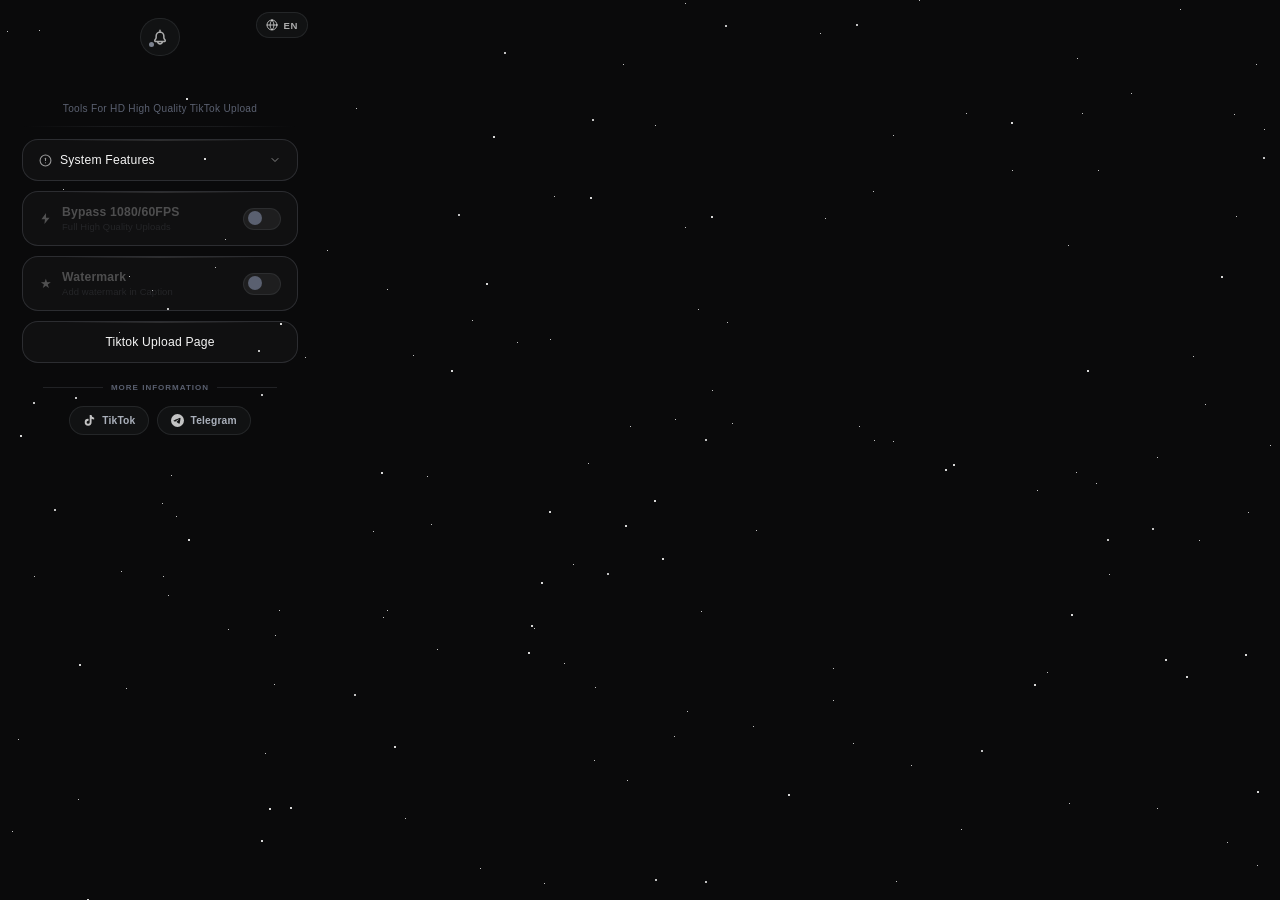
==== commit 4f8665cc: "Add files via upload" ====
--- a/index.html
+++ b/index.html
@@ -1,2206 +1,172 @@
-<!DOCTYPE html>
-<html lang="en">
-<head>
-<style id="rekos-sora-font">@import url("https://fonts.googleapis.com/css2?family=Sora:wght@400;500;600;700;800&display=swap");</style>
-<meta charset="UTF-8" />
-<meta name="viewport" content="width=device-width, initial-scale=1, viewport-fit=cover" />
-<!-- Desktop Chromium action-popup sizing fix: give the browser popup a stable viewport. -->
-<style id="rekos-desktop-popup-size">
-@media (pointer: fine) {
-html, body {
-width: 420px !important;
-min-width: 420px !important;
-max-width: 420px !important;
-height: 600px !important;
-min-height: 600px !important;
-max-height: 600px !important;
-}
-.app-shell {
-width: 100% !important;
-min-width: 0 !important;
-height: 600px !important;
-min-height: 600px !important;
-max-height: 600px !important;
-}
-}
-</style>
-<title>Rekos Uploader+</title>
-<link rel="preload" as="image" href="icons/pfpreins.jpg" fetchpriority="high">
-<style>
-:root {
-color-scheme: dark;
---bg: #08050b;
---rose: #ef315f;
---rose-bright: #ff3e6b;
---rose-soft: #ff5a7f;
---purple: #8b3f70;
---plum: #5f173d;
---pearl: #ffe2ea;
---text: #f8f5f8;
---muted: #c5b7c1;
---dim: #8f818c;
---success: #34c759;
---danger: #ff5b74;
---glass: rgba(14, 8, 17, .58);
---glass-soft: rgba(27, 15, 31, .47);
---glass-strong: rgba(15, 8, 18, .78);
---line: rgba(255, 226, 234, .15);
---line-rose: rgba(255, 90, 127, .26);
---radius-xl: 28px;
---radius-lg: 22px;
---radius-md: 17px;
---radius-sm: 13px;
---nav-h: 78px;
-}
-* { box-sizing: border-box; }
-html, body {
-margin: 0;
-width: 100%;
-min-width: 0;
-height: 100%;
-min-height: 100%;
-background: transparent;
-overflow: hidden;
-}
-body {
-min-height: 100dvh;
-width: 100%;
-max-width: 100%;
-color: var(--text);
-font-family: "Sora", ui-sans-serif, -apple-system, BlinkMacSystemFont, "Segoe UI", sans-serif;
-overflow: hidden;
-overscroll-behavior: none;
-}
-
-@font-face {
-font-family: 'Neo';
-src: url('fonts/Neo.ttf') format('truetype');
-font-weight: normal;
-font-style: normal;
-font-display: swap;
-}
-
-* { box-sizing: border-box; margin: 0; padding: 0; }
-
-/* ── KILL THE WHITE TAP/CLICK FLASH ON ALL BUTTONS ──────────
-Chrome (desktop + Android) and Chrome-extension popups paint a
-default tap highlight and a focus ring on interactive elements.
-This removes it everywhere while keeping a visible ring for
-keyboard users via :focus-visible, and without touching the
-hover/active transforms already defined per button below. */
-button,
-a,
-[role="button"] {
--webkit-tap-highlight-color: transparent;
--webkit-touch-callout: none;
--webkit-user-select: none;
-user-select: none;
-outline: none;
-background-color: transparent;
-}
-
-button:focus,
-a:focus,
-[role="button"]:focus {
-outline: none;
-}
-
-button:focus-visible,
-a:focus-visible,
-[role="button"]:focus-visible {
-outline: 2px solid var(--amber);
-outline-offset: 3px;
-}
-
-/* ── PRESS-FEEDBACK SYSTEM ───────────────────
-A slight scale-down "press" on the tapped surface with a
-spring-like release. JS toggles inline transform/transition
-on the tapped element (see attachPressFeedback in popup.js);
-every element that can be pressed is pre-promoted to its own
-GPU layer here so the scale animates smoothly with no jank. */
-.ryu-press-target {
-will-change: transform;
-backface-visibility: hidden;
-}
-
-@media (prefers-reduced-motion: reduce) {
-.ryu-press-target { transition: none !important; }
-}
-
-/* ── GLOBAL TAP-RIPPLE OVERLAY ───────────────────────────────
-Page-level touch feedback only. This does NOT attach to any
-button/card/input — it's a single fixed full-viewport layer
-(#ryuTapRippleLayer) that sits on top of everything, and every
-tap anywhere in the popup spawns a short-lived ripple positioned
-at the exact tap coordinates inside it. Purely additive: it
-never touches existing hover/active/transition/animation rules
-on any other element. See the tap-ripple IIFE in popup.js. */
-.ryu-tap-ripple-layer {
-position: fixed;
-inset: 0;
-pointer-events: none;
-overflow: hidden;
-z-index: 2147483647;
-}
-
-.ryu-tap-ripple {
-position: absolute;
-width: 260px;
-height: 260px;
-border-radius: 50%;
-transform: translate(-50%, -50%) scale(0);
-border: 1px solid rgba(255, 255, 255, 0.35);
-background: radial-gradient(circle,
-rgba(255, 255, 255, 0.22) 0%,
-rgba(190, 220, 255, 0.10) 45%,
-rgba(140, 180, 255, 0) 75%);
-box-shadow: 0 0 14px 1px rgba(160, 200, 255, 0.18);
-pointer-events: none;
-will-change: transform, opacity;
-animation: ryuTapRippleOut 320ms cubic-bezier(0.19, 1, 0.22, 1) forwards;
-}
-
-@keyframes ryuTapRippleOut {
-0% { transform: translate(-50%, -50%) scale(0); opacity: 0.6; }
-35% { opacity: 0.42; }
-100% { transform: translate(-50%, -50%) scale(1); opacity: 0; }
-}
-
-@media (prefers-reduced-motion: reduce) {
-.ryu-tap-ripple { display: none; }
-}
-
-body {
-width: 390px;
-min-height: 100vh;
-background: var(--bg);
-color: var(--text);
-font-family: 'Inter', system-ui, -apple-system, sans-serif;
-overflow-x: hidden;
-padding-bottom: 80px;
-}
-
-/* ── FULL TAB MODE ──────────────────────────────────────
-"Full Tab" is a plain button (see #fullTabBtn in popup.js).
-Clicking it opens popup.html?fulltab=1 in a real browser tab
-and closes the popup, so the layout expands into ?fulltab=1's
-full-width mode (html.full-tab) instead of staying pinned at
-popup width. Uses viewport units + clamp() so it scales
-cleanly across any browser window size or screen resolution,
-instead of staying pinned at the fixed 390px popup width. */
-html.full-tab {
-width: 100%;
-min-height: 100vh;
-background: var(--bg);
-}
-
-html.full-tab body {
-width: 100%;
-max-width: clamp(390px, 92vw, 620px);
-min-height: 100vh;
-margin: 0 auto;
-padding-bottom: 0;
-box-shadow: 0 0 0 1px var(--border);
-display: flex;
-flex-direction: column;
-}
-
-html.full-tab .bottom-nav {
-position: sticky;
-left: auto;
-right: auto;
-bottom: 0;
-width: 100%;
-max-width: none;
-transform: none;
-margin-top: auto;
-}
-
-@media (min-width: 900px) {
-html.full-tab body {
-max-width: clamp(390px, 60vw, 680px);
-}
-}
-
-/* ── TOP HEADER BAR ── */
-.app-topbar {
-display: flex;
-align-items: center;
-gap: 10px;
-padding: 14px 16px 12px;
-border-bottom: 1px solid var(--border);
-}
-
-.app-logo {
-width: 40px;
-height: 40px;
-border-radius: 50%;
-overflow: hidden;
-flex-shrink: 0;
-border: 1px solid var(--border-lt);
-}
-
-.app-logo img {
-width: 100%;
-height: 100%;
-object-fit: cover;
-}
-
-.app-studio-name {
-font-size: 12px;
-font-weight: 700;
-letter-spacing: 0.18em;
-text-transform: uppercase;
-color: var(--text);
-}
-
-/* ── MAIN CONTENT AREA ── */
-.app-content {
-padding: 0 16px;
-}
-
-/* ── PAGE TITLE ── */
-.app-title-section {
-text-align: center;
-padding: 22px 0 18px;
-}
-
-.app-title {
-font-family: 'Neo', 'Inter', system-ui, sans-serif;
-font-size: 34px;
-font-weight: 400;
-letter-spacing: 0.01em;
-line-height: 1;
-}
-
-.app-title .white { color: #ffffff; }
-.app-title .amber { color: var(--amber); }
-
-.app-subtitle {
-margin-top: 8px;
-font-size: 13.5px;
-line-height: 1.45;
-color: var(--text-muted);
-font-weight: 400;
-letter-spacing: 0.01em;
-}
-
-/* ── PAGE VIEWS ── */
-.page-view { display: none; }
-.page-view.active { display: block; }
-
-/* ── CARDS ── */
-.card {
-background: var(--bg-card);
-border: 1px solid var(--border);
-border-radius: var(--card-radius);
-margin-bottom: 14px;
-position: relative;
-box-shadow: var(--card-shadow);
-transform: translateZ(0) scale(1);
-transition:
-transform 260ms var(--ease-smooth),
-box-shadow 260ms var(--ease-smooth),
-border-color 260ms var(--ease-smooth);
-will-change: transform;
-}
-
-.card:hover {
-transform: translateY(-3px) scale(1.012);
-box-shadow: var(--card-shadow-hover);
-border-color: var(--card-border-hover);
-}
-
-@media (prefers-reduced-motion: reduce) {
-.card {
-transition: none;
-}
-.card:hover {
-transform: none;
-}
-}
-
-/* ── VIDEO PATCHER CARD ── */
-.patcher-card {
-padding: 24px 20px 20px;
-position: relative;
-overflow: hidden;
-background:
-linear-gradient(150deg, rgba(240,144,10,0.08) 0%, rgba(240,144,10,0) 50%),
-var(--bg-card);
-border-color: rgba(240, 144, 10, 0.18);
-}
-
-.patcher-card-header {
-display: flex;
-flex-direction: column;
-align-items: center;
-gap: 10px;
-margin-bottom: 20px;
-}
-
-.patcher-icon {
-color: var(--amber);
-display: flex;
-align-items: center;
-justify-content: center;
-width: 44px;
-height: 44px;
-border-radius: 14px;
-background: var(--amber-soft);
-}
-
-.patcher-title {
-font-size: 18px;
-font-weight: 800;
-color: var(--text);
-letter-spacing: -0.01em;
-}
-
-/* Hidden real file input */
-#fileInput {
-position: absolute;
-opacity: 0;
-width: 0;
-height: 0;
-pointer-events: none;
-}
-
-/* Dashed upload button */
-.upload-btn {
-width: 100%;
-min-height: 56px;
-display: flex;
-align-items: center;
-justify-content: center;
-gap: 10px;
-border: 1.5px dashed #3a3a3a;
-border-radius: 16px;
-background: #111111;
-color: var(--text);
-font-size: 14px;
-font-weight: 600;
-cursor: pointer;
-transition: border-color 220ms var(--ease-smooth), background 220ms var(--ease-smooth), transform 160ms var(--ease-smooth);
-letter-spacing: 0.01em;
-font-family: inherit;
-padding: 0 16px;
-}
-
-.upload-btn:hover {
-border-color: #555555;
-background: #171717;
-}
-
-.upload-btn:active {
-transform: scale(0.985);
-}
-
-.upload-btn svg {
-flex-shrink: 0;
-color: #888;
-}
-
-/* Mode / Output cards row */
-.info-row {
-display: grid;
-grid-template-columns: 1fr 1fr;
-gap: 10px;
-margin-top: 12px;
-}
-
-.info-cell {
-background: #111111;
-border: 1px solid var(--border);
-border-radius: 14px;
-padding: 11px 13px;
-transition: border-color 220ms var(--ease-smooth);
-}
-
-.info-cell-label {
-font-size: 9px;
-font-weight: 700;
-letter-spacing: 0.14em;
-text-transform: uppercase;
-color: var(--text-muted);
-margin-bottom: 4px;
-}
-
-.info-cell-value {
-font-size: 13px;
-font-weight: 700;
-color: var(--text);
-}
-
-.detect-warning {
-margin-top: 10px;
-padding: 11px 13px;
-border-radius: 14px;
-background: rgba(255, 80, 80, 0.08);
-border: 1px solid rgba(255, 80, 80, 0.35);
-color: #ff6b6b;
-font-size: 12px;
-font-weight: 600;
-line-height: 1.4;
-}
-
-/* ── WATERMARK TOGGLE CARD ── */
-.watermark-card {
-padding: 18px 20px;
-}
-
-.watermark-card-top {
-display: flex;
-align-items: center;
-justify-content: space-between;
-gap: 14px;
-}
-
-.watermark-card-title {
-font-size: 14px;
-font-weight: 700;
-color: var(--text);
-}
-
-.watermark-card-desc {
-margin-top: 3px;
-font-size: 11.5px;
-color: var(--text-muted);
-line-height: 1.4;
-}
-
-.wm-toggle {
-flex-shrink: 0;
-width: 46px;
-height: 27px;
-border-radius: 999px;
-border: 1px solid var(--border-lt);
-background: #1c1c1c;
-position: relative;
-cursor: pointer;
-padding: 0;
-transition: background 180ms ease, border-color 180ms ease, transform 160ms var(--ease-smooth);
-}
-
-.wm-toggle:active {
-transform: scale(0.94);
-}
-
-.wm-toggle-knob {
-position: absolute;
-top: 2px;
-left: 2px;
-width: 21px;
-height: 21px;
-border-radius: 50%;
-background: #888;
-transition: transform 180ms ease, background 180ms ease;
-}
-
-.wm-toggle.on {
-background: var(--amber-soft);
-border-color: var(--amber);
-}
-
-.wm-toggle.on .wm-toggle-knob {
-transform: translateX(19px);
-background: var(--amber);
-}
-
-/* ── FULL TAB BUTTON ── */
-.fulltab-btn {
-flex-shrink: 0;
-display: flex;
-align-items: center;
-gap: 8px;
-padding: 10px 18px;
-border-radius: 999px;
-border: 1px solid rgba(240, 144, 10, 0.3);
-background: var(--amber-soft);
-color: var(--amber);
-font-size: 12.5px;
-font-weight: 700;
-letter-spacing: 0.01em;
-cursor: pointer;
-font-family: inherit;
-transition: border-color 180ms ease, background 180ms ease, color 180ms ease, box-shadow 220ms var(--ease-smooth), transform 120ms ease;
-}
-
-.fulltab-btn:hover {
-border-color: var(--amber);
-background: linear-gradient(135deg, #ffb43c 0%, var(--amber) 55%, #c96f00 100%);
-color: #1a1200;
-box-shadow: 0 8px 20px -6px var(--amber-glow);
-transform: translateY(-1px);
-}
-
-.fulltab-btn:active {
-transform: scale(0.96);
-box-shadow: 0 4px 12px -6px var(--amber-glow);
-}
-
-.fulltab-btn svg { flex-shrink: 0; }
-
-.fulltab-btn:disabled {
-opacity: 0.55;
-cursor: default;
-pointer-events: none;
-transform: none;
-box-shadow: none;
-}
-
-/* ── PROCESS STATUS CARD ── */
-.status-inline-label {
-display: flex;
-align-items: center;
-gap: 7px;
-font-size: 10px;
-font-weight: 700;
-letter-spacing: 0.16em;
-text-transform: uppercase;
-color: var(--text-muted);
-margin-bottom: 10px;
-}
-
-.status-inline-label svg {
-flex-shrink: 0;
-color: var(--amber);
-}
-
-.status-card {
-padding: 18px 20px;
-}
-
-.status-card-label {
-font-size: 10px;
-font-weight: 700;
-letter-spacing: 0.16em;
-text-transform: uppercase;
-color: var(--text-muted);
-text-align: center;
-margin-bottom: 12px;
-}
-
-.status-box {
-background: #111111;
-border: 1px solid var(--border);
-border-radius: 14px;
-padding: 12px 14px;
-font-size: 13px;
-color: var(--text-muted);
-font-weight: 400;
-min-height: 44px;
-line-height: 1.45;
-transition: border-color 260ms var(--ease-smooth), color 260ms var(--ease-smooth), background 260ms var(--ease-smooth);
-}
-
-.status-box[data-state="processing"] {
-color: #e8e8f0;
-border-color: rgba(200,200,220,0.25);
-background: rgba(200,200,220,0.04);
-}
-
-.status-box[data-state="success"] {
-color: #b0ffd0;
-border-color: rgba(34, 217, 122, 0.25);
-background: rgba(34, 217, 122, 0.05);
-}
-
-.status-box[data-state="error"] {
-color: #ffc8d0;
-border-color: rgba(224, 80, 96, 0.28);
-background: rgba(224, 80, 96, 0.05);
-}
-
-@keyframes statusFlash {
-0% {
-transform: scale(0.97);
-border-color: var(--border);
-box-shadow: 0 0 0 0 var(--amber-glow);
-}
-35% {
-transform: scale(1.02);
-border-color: var(--amber);
-box-shadow: 0 0 0 5px var(--amber-glow);
-}
-100% {
-transform: scale(1);
-box-shadow: 0 0 0 0 rgba(240, 144, 10, 0);
-}
-}
-
-.status-box.status-flash {
-animation: statusFlash 520ms var(--ease-smooth);
-}
-
-/* ── PATCH & DOWNLOAD BUTTON ── */
-.patch-btn {
-width: 100%;
-min-height: 54px;
-display: none;
-align-items: center;
-justify-content: center;
-gap: 10px;
-border-radius: 16px;
-border: 1px solid var(--border-lt);
-background: #1c1c1c;
-color: var(--text-dim);
-font-size: 12px;
-font-weight: 800;
-letter-spacing: 0.18em;
-text-transform: uppercase;
-cursor: not-allowed;
-font-family: inherit;
-position: relative;
-overflow: hidden;
-opacity: 0;
-transition: transform 220ms var(--ease-smooth), box-shadow 220ms var(--ease-smooth), background 220ms var(--ease-smooth), border-color 220ms var(--ease-smooth), color 220ms var(--ease-smooth), filter 220ms var(--ease-smooth), opacity 260ms var(--ease-smooth);
-margin-bottom: 12px;
-}
-
-body.has-file .patch-btn {
-display: flex;
-opacity: 1;
-animation: cuFadeUp 360ms var(--ease-smooth) both;
-}
-
-.patch-btn.enabled {
-background:
-linear-gradient(150deg, rgba(240,144,10,0.18) 0%, rgba(240,144,10,0.05) 60%),
-var(--bg-card2);
-border-color: rgba(240, 144, 10, 0.4);
-color: var(--amber);
-cursor: pointer;
-box-shadow: 0 10px 26px -10px var(--amber-glow);
-animation: patchBtnPulse 2.6s ease-in-out infinite;
-will-change: transform;
-}
-
-.patch-btn.enabled:hover {
-border-color: rgba(240, 144, 10, 0.6);
-background:
-linear-gradient(150deg, rgba(240,144,10,0.25) 0%, rgba(240,144,10,0.07) 60%),
-var(--bg-card2);
-transform: translateY(-1px);
-box-shadow: 0 16px 34px -8px var(--amber-glow);
-animation-play-state: paused;
-}
-
-.patch-btn.enabled:active {
-transform: scale(0.98);
-background:
-linear-gradient(150deg, rgba(240,144,10,0.14) 0%, rgba(240,144,10,0.04) 60%),
-var(--bg-card2);
-box-shadow: 0 6px 16px -8px var(--amber-glow);
-}
-
-.patch-btn svg { flex-shrink: 0; }
-
-.patch-btn-label {
-position: relative;
-z-index: 1;
-}
-
-.patch-btn-shine {
-position: absolute;
-inset: 0;
-border-radius: inherit;
-overflow: hidden;
-pointer-events: none;
-}
-
-.patch-btn.enabled .patch-btn-shine::before {
-content: '';
-position: absolute;
-top: 0;
-left: -60%;
-width: 45%;
-height: 100%;
-background: linear-gradient(115deg, transparent 0%, rgba(255,255,255,0.16) 50%, transparent 100%);
-transform: translateX(0) skewX(-20deg);
-will-change: transform;
-animation: patchBtnShine 2.6s ease-in-out infinite;
-}
-
-@keyframes patchBtnShine {
-0% { transform: translateX(0) skewX(-20deg); }
-55% { transform: translateX(422%) skewX(-20deg); }
-100% { transform: translateX(422%) skewX(-20deg); }
-}
-
-@keyframes patchBtnPulse {
-0%, 100% { box-shadow: 0 10px 26px -8px var(--amber-glow); }
-50% { box-shadow: 0 10px 34px -4px var(--amber-glow); }
-}
-
-@media (prefers-reduced-motion: reduce) {
-.patch-btn.enabled,
-.patch-btn.enabled .patch-btn-shine::before {
-animation: none;
-}
-}
-
-/* ── SVG GLOW (Video Patcher / System Features / How to use) ── */
-@keyframes ryuIconGlow {
-0%, 100% { filter: drop-shadow(0 0 0 rgba(240, 144, 10, 0)); }
-50% { filter: drop-shadow(0 0 6px rgba(240, 144, 10, 0.85)); }
-}
-
-@keyframes ryuIconGlowGreen {
-0%, 100% { filter: drop-shadow(0 0 0 rgba(34, 217, 122, 0)); }
-50% { filter: drop-shadow(0 0 5px rgba(34, 217, 122, 0.85)); }
-}
-
-.patcher-icon svg,
-.sysfeat-icon svg,
-.status-inline-label svg,
-.patch-btn svg,
-.nav-btn svg,
-.notice-header svg,
-.social-icon-circle svg {
-animation: ryuIconGlow 5s ease-in-out infinite;
-}
-
-.sysfeat-check svg {
-animation: ryuIconGlowGreen 5s ease-in-out infinite;
-}
-
-@media (prefers-reduced-motion: reduce) {
-.patcher-icon svg,
-.sysfeat-icon svg,
-.status-inline-label svg,
-.patch-btn svg,
-.nav-btn svg,
-.notice-header svg,
-.social-icon-circle svg,
-.sysfeat-check svg {
-animation: none;
-}
-}
-
-/* ── FFMPEG PROCESSING PANEL — centered modal overlay ── */
-.processing-overlay {
-display: none;
-position: fixed;
-inset: 0;
-z-index: 250;
-place-items: center;
-padding: 28px;
-background: rgba(0, 0, 0, 0.86);
-backdrop-filter: blur(14px);
--webkit-backdrop-filter: blur(14px);
-}
-
-.processing-overlay:not([hidden]) {
-display: grid;
-}
-
-.processing-modal-card {
-position: relative;
-width: 100%;
-max-width: 300px;
-padding: 28px 24px 24px;
-border-radius: 24px;
-background:
-linear-gradient(150deg, rgba(240,144,10,0.10) 0%, rgba(240,144,10,0) 55%),
-#161616;
-border: 1px solid rgba(240, 144, 10, 0.28);
-box-shadow:
-0 36px 80px rgba(0, 0, 0, 0.85),
-inset 0 1px 0 rgba(255, 255, 255, 0.03);
-text-align: center;
-animation: procModalIn 320ms var(--ease-smooth) both;
-}
-
-@keyframes procModalIn {
-from { opacity: 0; transform: scale(0.94) translateY(6px); }
-to { opacity: 1; transform: scale(1) translateY(0); }
-}
-
-.processing-eyebrow {
-display: flex;
-align-items: center;
-justify-content: center;
-gap: 6px;
-font-size: 10.5px;
-font-weight: 800;
-letter-spacing: 0.16em;
-text-transform: uppercase;
-color: var(--amber);
-margin-bottom: 20px;
-}
-
-.processing-eyebrow-dot {
-width: 6px;
-height: 6px;
-border-radius: 50%;
-background: var(--amber);
-animation: procEyebrowPulse 1.4s ease-in-out infinite;
-}
-
-@keyframes procEyebrowPulse {
-0%, 100% { opacity: 1; }
-50% { opacity: 0.35; }
-}
-
-.proc-ring-wrap {
-position: relative;
-width: 128px;
-height: 128px;
-margin: 0 auto 18px;
-}
-
-.proc-ring-wrap svg {
-transform: rotate(-90deg);
-}
-
-.proc-ring-track {
-fill: none;
-stroke: var(--border);
-stroke-width: 8;
-}
-
-.proc-ring-fill {
-fill: none;
-stroke: url(#procRingGradient);
-stroke-width: 8;
-stroke-linecap: round;
-transition: stroke-dashoffset 320ms var(--ease-smooth);
-}
-
-.proc-ring-center {
-position: absolute;
-inset: 0;
-display: flex;
-align-items: center;
-justify-content: center;
-}
-
-.processing-percent {
-font-size: 26px;
-font-weight: 900;
-color: var(--text);
-letter-spacing: -0.02em;
-font-variant-numeric: tabular-nums;
-display: flex;
-align-items: flex-start;
-}
-
-.processing-percent-sign {
-font-size: 14px;
-font-weight: 700;
-color: var(--text-muted);
-margin-left: 1px;
-margin-top: 2px;
-}
-
-.processing-title {
-font-size: 13.5px;
-font-weight: 700;
-color: var(--amber);
-margin-bottom: 6px;
-transition: opacity 220ms var(--ease-smooth);
-}
-
-.processing-subtitle {
-font-size: 11.5px;
-color: var(--text-muted);
-line-height: 1.5;
-margin-bottom: 22px;
-}
-
-.processing-stages {
-display: flex;
-flex-direction: column;
-text-align: left;
-}
-
-.processing-stage {
-display: flex;
-align-items: flex-start;
-gap: 10px;
-position: relative;
-padding-bottom: 16px;
-}
-
-.processing-stage:last-child {
-padding-bottom: 0;
-}
-
-.processing-stage::before {
-content: '';
-position: absolute;
-left: 5px;
-top: 14px;
-bottom: -2px;
-width: 2px;
-background: var(--border);
-z-index: 0;
-transition: background 320ms var(--ease-smooth);
-}
-
-.processing-stage:last-child::before { display: none; }
-
-.processing-stage-dot {
-width: 12px;
-height: 12px;
-border-radius: 50%;
-background: #1c1c1c;
-border: 2px solid var(--border-lt);
-flex-shrink: 0;
-margin-top: 1px;
-z-index: 1;
-transition: background 260ms var(--ease-smooth), border-color 260ms var(--ease-smooth), transform 260ms var(--ease-smooth);
-}
-
-.processing-stage-label {
-font-size: 12px;
-font-weight: 600;
-letter-spacing: 0.01em;
-color: var(--text-dim);
-line-height: 1.3;
-transition: color 260ms var(--ease-smooth);
-}
-
-.processing-stage.is-active .processing-stage-dot {
-background: var(--amber);
-border-color: var(--amber);
-transform: scale(1.15);
-box-shadow: 0 0 0 4px var(--amber-glow);
-animation: procDotPulse 1.4s ease-in-out infinite;
-}
-
-.processing-stage.is-active .processing-stage-label {
-color: var(--amber);
-}
-
-.processing-stage.is-active::before {
-background: var(--amber);
-}
-
-.processing-stage.is-done .processing-stage-dot {
-background: var(--green);
-border-color: var(--green);
-}
-
-.processing-stage.is-done .processing-stage-label {
-color: var(--text-muted);
-}
-
-.processing-stage.is-done::before {
-background: var(--green);
-}
-
-@keyframes procDotPulse {
-0%, 100% { box-shadow: 0 0 0 4px var(--amber-glow); }
-50% { box-shadow: 0 0 0 7px rgba(240, 144, 10, 0.12); }
-}
-
-@media (prefers-reduced-motion: reduce) {
-.processing-modal-card { animation: none; }
-.processing-eyebrow-dot { animation: none; }
-.processing-stage.is-active .processing-stage-dot {
-animation: none;
-}
-}
-
-/* ── IMPORTANT NOTICE CARD ── */
-.notice-card {
-padding: 16px 18px;
-border-color: rgba(240, 144, 10, 0.2);
-}
-
-.notice-header {
-display: flex;
-align-items: center;
-gap: 7px;
-margin-bottom: 8px;
-}
-
-.notice-badge {
-font-size: 12px;
-font-weight: 800;
-color: var(--amber);
-}
-
-.notice-body {
-font-size: 12px;
-color: #999;
-line-height: 1.6;
-font-weight: 400;
-}
-
-.notice-body strong {
-color: var(--text);
-font-weight: 700;
-}
-
-/* ── SYSTEM FEATURES BANNER ── */
-.sysfeat-card {
-padding: 22px 20px;
-position: relative;
-overflow: hidden;
-background:
-linear-gradient(150deg, rgba(240,144,10,0.10) 0%, rgba(240,144,10,0) 55%),
-var(--bg-card);
-border-color: rgba(240, 144, 10, 0.22);
-}
-
-.sysfeat-head {
-width: 100%;
-display: flex;
-align-items: center;
-gap: 12px;
-margin-bottom: 16px;
-background: none;
-border: none;
-padding: 0;
-margin-top: 0;
-font: inherit;
-color: inherit;
-text-align: left;
-cursor: pointer;
--webkit-tap-highlight-color: transparent;
-transition: transform 200ms var(--ease-smooth);
-}
-
-.sysfeat-head:active {
-transform: scale(0.98);
-}
-
-.sysfeat-head:focus-visible {
-outline: 2px solid var(--amber);
-outline-offset: 5px;
-border-radius: 12px;
-}
-
-.sysfeat-head-text {
-flex: 1;
-min-width: 0;
-}
-
-.sysfeat-chevron {
-flex-shrink: 0;
-color: var(--text-muted);
-transform: rotate(180deg);
-transition: transform 320ms cubic-bezier(0.4, 0, 0.2, 1);
-}
-
-.sysfeat-head[aria-expanded="false"] .sysfeat-chevron {
-transform: rotate(0deg);
-}
-
-/* Grid-based collapse: animates smoothly to/from the content's natural
-height without hardcoding a max-height value. */
-.sysfeat-body {
-display: grid;
-grid-template-rows: 1fr;
-transition: grid-template-rows 320ms cubic-bezier(0.4, 0, 0.2, 1);
-}
-
-.sysfeat-body.collapsed {
-grid-template-rows: 0fr;
-}
-
-.sysfeat-inner {
-overflow: hidden;
-min-height: 0;
-}
-
-.sysfeat-icon {
-flex-shrink: 0;
-width: 42px;
-height: 42px;
-border-radius: 13px;
-display: flex;
-align-items: center;
-justify-content: center;
-background: #161616;
-border: 1px solid var(--border-lt);
-}
-
-.sysfeat-title {
-font-size: 16px;
-font-weight: 800;
-color: var(--text);
-letter-spacing: -0.01em;
-}
-
-.sysfeat-subtitle {
-margin-top: 2px;
-font-size: 11.5px;
-color: var(--text-muted);
-}
-
-.sysfeat-list {
-display: flex;
-flex-direction: column;
-gap: 12px;
-}
-
-.sysfeat-item {
-display: flex;
-align-items: center;
-gap: 10px;
-font-size: 13px;
-font-weight: 500;
-color: #dcdcdc;
-letter-spacing: 0.01em;
-}
-
-.sysfeat-check {
-flex-shrink: 0;
-width: 20px;
-height: 20px;
-border-radius: 50%;
-display: flex;
-align-items: center;
-justify-content: center;
-background: rgba(34, 217, 122, 0.14);
-color: var(--green);
-}
-
-/* ── MORE INFORMATION / SOCIAL LINKS ── */
-.social-divider {
-display: flex;
-align-items: center;
-gap: 14px;
-margin: 22px 0 16px;
-}
-
-.social-divider-line {
-flex: 1;
-height: 1px;
-background: var(--border);
-}
-
-.social-divider-label {
-font-size: 11px;
-font-weight: 800;
-letter-spacing: 0.16em;
-text-transform: uppercase;
-color: var(--text-muted);
-white-space: nowrap;
-}
-
-.social-row {
-display: flex;
-gap: 10px;
-}
-
-.social-btn {
-flex: 1;
-display: flex;
-align-items: center;
-gap: 10px;
-padding: 12px 16px;
-border-radius: 18px;
-background: var(--bg-card);
-border: 1px solid var(--border);
-text-decoration: none;
-color: var(--text);
-font-size: 14px;
-font-weight: 600;
-transition: transform 200ms var(--ease-smooth), border-color 200ms var(--ease-smooth), background 200ms var(--ease-smooth);
-}
-
-.social-btn:hover {
-transform: translateY(-2px);
-border-color: var(--border-lt);
-background: var(--bg-card2);
-}
-
-.social-btn:active {
-transform: scale(0.98);
-}
-
-.social-icon-circle {
-flex-shrink: 0;
-width: 32px;
-height: 32px;
-border-radius: 50%;
-background: #f0f0f0;
-display: flex;
-align-items: center;
-justify-content: center;
-}
-
-.social-icon-circle svg { display: block; }
-
-/* ── BOTTOM NAV BAR ── */
-.bottom-nav {
-position: fixed;
-bottom: 0;
-left: 0;
-width: 100%;
-background: #111111;
-border-top: 1px solid var(--border);
-display: flex;
-align-items: center;
-padding: 8px 10px 10px;
-gap: 4px;
-z-index: 100;
-}
-
-.nav-btn {
-flex: 1;
-display: flex;
-flex-direction: column;
-align-items: center;
-gap: 4px;
-padding: 8px 6px;
-border-radius: 12px;
-background: transparent;
-border: none;
-color: var(--text-muted);
-font-size: 10px;
-font-weight: 600;
-letter-spacing: 0.02em;
-cursor: pointer;
-font-family: inherit;
-transition: background 180ms ease, color 180ms ease, transform 160ms var(--ease-smooth);
-}
-
-.nav-btn.active {
-background: #222222;
-color: var(--text);
-border: 1px solid var(--border-lt);
-}
-
-.nav-btn:hover:not(.active) {
-color: #aaa;
-}
-
-.nav-btn:active {
-transform: scale(0.96);
-}
-
-.nav-btn svg { flex-shrink: 0; }
-
-/* ── WARNING OVERLAY ── */
-.cu-warning-overlay {
-position: fixed;
-inset: 0;
-z-index: 200;
-display: grid;
-place-items: center;
-padding: 20px;
-background: rgba(0,0,0,0.85);
-backdrop-filter: blur(12px);
-animation: fadeIn 200ms ease both;
-}
-
-.cu-warning-overlay[hidden] { display: none; }
-
-@keyframes fadeIn {
-from { opacity: 0; }
-to { opacity: 1; }
-}
-
-.cu-warning-modal {
-width: 100%;
-padding: 22px;
-border-radius: 20px;
-background: #1a1a1a;
-border: 1px solid var(--border-lt);
-box-shadow: 0 24px 60px rgba(0,0,0,0.8);
-}
-
-.cu-warning-kicker {
-display: inline-flex;
-margin-bottom: 12px;
-padding: 5px 10px;
-border-radius: 999px;
-color: var(--amber);
-background: var(--amber-soft);
-border: 1px solid rgba(240,144,10,0.3);
-font-size: 10px;
-font-weight: 800;
-letter-spacing: 0.12em;
-text-transform: uppercase;
-}
-
-.cu-warning-title {
-color: var(--text);
-font-size: 20px;
-font-weight: 900;
-letter-spacing: 0.02em;
-text-transform: uppercase;
-margin-bottom: 10px;
-}
-
-.cu-warning-body {
-color: #999;
-font-size: 13px;
-line-height: 1.55;
-margin-bottom: 18px;
-}
-
-.cu-warning-close {
-width: 100%;
-min-height: 46px;
-border-radius: 12px;
-background: #222;
-border: 1px solid var(--border-lt);
-color: var(--text);
-font-size: 13px;
-font-weight: 700;
-cursor: pointer;
-font-family: inherit;
-transition: background 180ms ease, transform 160ms var(--ease-smooth);
-}
-
-.cu-warning-close:hover { background: #2a2a2a; }
-.cu-warning-close:active { transform: scale(0.98); }
-
-.upload-page-btn {
-display: inline-flex;
-align-items: center;
-justify-content: center;
-width: 100%;
-min-height: 54px;
-margin-top: 12px;
-margin-bottom: 12px;
-padding: 12px 16px;
-border-radius: 16px;
-border: 1px solid #3a3a3a;
-font-family: 'Inter', sans-serif;
-font-size: 12px;
-font-weight: 800;
-letter-spacing: 0.18em;
-text-transform: uppercase;
-text-decoration: none;
-color: var(--text);
-background: linear-gradient(135deg, #1a1a1a 0%, #222222 100%);
-transition: transform 220ms var(--ease-smooth), box-shadow 220ms var(--ease-smooth), background 220ms var(--ease-smooth), border-color 220ms var(--ease-smooth);
-}
-.upload-page-btn:hover {
-background: linear-gradient(135deg, #222 0%, #2a2a2a 100%);
-border-color: #555;
-transform: translateY(-1px);
-box-shadow: 0 10px 24px -8px rgba(0, 0, 0, 0.55);
-}
-.upload-page-btn:active {
-transform: scale(0.98);
-box-shadow: none;
-}
-
-/* ── ANNOUNCEMENT OVERLAY ── */
-
-/* 1 — fullscreen blurred backdrop */
-.version-block-overlay {
-display: none;
-position: fixed;
-inset: 0;
-z-index: 300;
-place-items: center;
-padding: 28px;
-background: rgba(0, 0, 0, 0.92);
-backdrop-filter: blur(18px);
--webkit-backdrop-filter: blur(18px);
-}
-
-.version-block-overlay.visible {
-display: grid;
-}
-
-.version-block-card {
-position: relative;
-width: 100%;
-max-width: 358px;
-padding: 28px 24px 24px;
-border-radius: 24px;
-background:
-linear-gradient(145deg, rgba(240,60,10,0.13) 0%, rgba(240,60,10,0.01) 55%),
-#1b1b1b;
-border: 1px solid rgba(240, 60, 10, 0.40);
-box-shadow: 0 36px 80px rgba(0, 0, 0, 0.95);
-text-align: center;
-}
-
-.version-block-title {
-font-size: 21px;
-font-weight: 900;
-color: var(--text);
-letter-spacing: -0.02em;
-line-height: 1.2;
-margin-bottom: 10px;
-}
-
-.version-block-message {
-font-size: 13.5px;
-color: var(--text-dim, #b7b7b7);
-line-height: 1.5;
-margin-bottom: 14px;
-}
-
-.version-block-versions {
-font-size: 11.5px;
-color: var(--text-dim, #8a8a8a);
-display: flex;
-flex-direction: column;
-gap: 4px;
-}
-
-.announcement-header {
-margin-bottom: 12px;
-}
-
-.announcement-header-title {
-font-size: 11px;
-font-weight: 800;
-letter-spacing: 0.12em;
-text-transform: uppercase;
-color: var(--amber);
-}
-
-.announcement-header-subtitle {
-font-size: 12px;
-color: var(--text-dim, #999);
-margin-top: 2px;
-}
-
-.announcement-cards {
-display: flex;
-flex-direction: column;
-gap: 10px;
-margin: 16px 0;
-}
-
-.announcement-card-item {
-position: relative;
-padding: 12px 14px 12px 16px;
-border-radius: 14px;
-background:
-linear-gradient(135deg, rgba(240,144,10,0.07) 0%, rgba(255,255,255,0.025) 100%);
-border: 1px solid var(--ann-border, rgba(255,255,255,0.08));
-backdrop-filter: blur(6px);
--webkit-backdrop-filter: blur(6px);
-overflow: hidden;
-transition: background 180ms ease, border-color 180ms ease, transform 180ms ease;
-}
-
-.announcement-card-item::before {
-content: '';
-position: absolute;
-left: 0;
-top: 0;
-bottom: 0;
-width: 3px;
-background: linear-gradient(180deg, var(--ann-primary, var(--amber)) 0%, transparent 100%);
-opacity: 0.85;
-}
-
-.announcement-card-item:hover {
-background:
-linear-gradient(135deg, rgba(240,144,10,0.12) 0%, rgba(255,255,255,0.04) 100%);
-border-color: var(--ann-primary, rgba(240,144,10,0.35));
-transform: translateY(-1px);
-}
-
-.announcement-card-item-title {
-font-size: 12.5px;
-font-weight: 700;
-color: var(--ann-text, var(--text));
-margin-bottom: 3px;
-letter-spacing: -0.01em;
-}
-
-.announcement-card-item-desc {
-font-size: 11.5px;
-color: var(--ann-text-muted, #999);
-line-height: 1.45;
-}
-
-.announcement-buttons {
-display: flex;
-flex-direction: column;
-gap: 8px;
-margin-top: 6px;
-}
-
-.announcement-buttons .announcement-btn {
-display: none;
-}
-
-.announcement-buttons .announcement-btn.shown {
-display: flex;
-}
-
-.announcement-banner {
-display: none;
-position: fixed;
-inset: 0;
-z-index: 250;
-place-items: center;
-padding: 28px;
-background: rgba(0, 0, 0, 0.84);
-backdrop-filter: blur(18px);
--webkit-backdrop-filter: blur(18px);
-}
-
-.announcement-banner.visible {
-display: grid;
-animation: overlayIn 320ms ease both;
-}
-
-@keyframes overlayIn {
-from { opacity: 0; }
-to { opacity: 1; }
-}
-
-/* 2 — card springs up from below after backdrop settles */
-.announcement-card {
-position: relative;
-width: 100%;
-max-width: 358px;
-padding: 28px 24px 24px;
-border-radius: 24px;
-background:
-linear-gradient(145deg, rgba(240,144,10,0.13) 0%, rgba(240,144,10,0.01) 55%),
-var(--ann-card, #1b1b1b);
-border: 1px solid var(--ann-border, rgba(240, 144, 10, 0.40));
-box-shadow:
-0 36px 80px rgba(0, 0, 0, 0.95),
-0 0 0 1px rgba(240,144,10,0.06),
-inset 0 1px 0 rgba(255,255,255,0.03);
-animation: cardSpring 560ms cubic-bezier(0.22, 1, 0.36, 1) 90ms both;
-}
-
-@keyframes cardSpring {
-from { opacity: 0; transform: translateY(40px) scale(0.90); }
-to { opacity: 1; transform: translateY(0) scale(1); }
-}
-
-/* 3 — badge */
-.announcement-badge {
-display: none;
-align-items: center;
-padding: 4px 11px;
-border-radius: 999px;
-background: var(--ann-accent-soft, var(--amber-soft));
-border: 1px solid var(--ann-accent-line, rgba(240,144,10,0.32));
-color: var(--ann-primary, var(--amber));
-font-family: 'Space Grotesk', system-ui, sans-serif;
-font-size: 9.5px;
-font-weight: 700;
-letter-spacing: 0.13em;
-text-transform: uppercase;
-margin-bottom: 16px;
-}
-
-/* 4 — title & body */
-.announcement-title {
-font-size: 23px;
-font-weight: 900;
-color: var(--ann-text, var(--text));
-letter-spacing: -0.02em;
-line-height: 1.18;
-margin-bottom: 10px;
-}
-
-.announcement-message {
-font-size: 13.5px;
-color: var(--ann-text-muted, #8a8a8a);
-line-height: 1.62;
-}
-
-/* 5 — CTA button */
-.announcement-btn {
-display: none;
-align-items: center;
-justify-content: center;
-width: 100%;
-min-height: 50px;
-margin-top: 22px;
-border-radius: 14px;
-border: 1px solid var(--ann-accent-line, rgba(240,144,10,0.45));
-background: var(--ann-btn-bg, linear-gradient(135deg, rgba(240,144,10,0.24) 0%, rgba(240,144,10,0.11) 100%));
-color: var(--ann-primary, var(--amber));
-font-size: 12.5px;
-font-weight: 800;
-letter-spacing: 0.09em;
-text-transform: uppercase;
-cursor: pointer;
-font-family: inherit;
-transition: background 200ms ease, border-color 200ms ease, transform 200ms ease, box-shadow 200ms ease;
-}
-
-.announcement-btn:hover {
-border-color: var(--ann-primary, var(--amber));
-background: var(--ann-btn-bg-hover, linear-gradient(135deg, rgba(240,144,10,0.34) 0%, rgba(240,144,10,0.18) 100%));
-transform: translateY(-1px);
-box-shadow: 0 8px 24px var(--ann-primary-glow, rgba(240,144,10,0.12));
-}
-
-.announcement-btn:active {
-transform: scale(0.98);
-}
-
-/* Buttons rendered inside .announcement-buttons (multi-button schema).
-Primary uses the amber CTA look above; non-primary uses the
-theme's neutral button/buttonBorder/buttonText colors if provided. */
-.announcement-buttons .announcement-btn:not(.primary) {
-border: 1px solid var(--ann-button-border, rgba(255,255,255,0.12));
-background: var(--ann-button, rgba(255,255,255,0.04));
-color: var(--ann-button-text, var(--text));
-margin-top: 0;
-}
-
-.announcement-buttons .announcement-btn:not(.primary):hover {
-transform: translateY(-1px);
-box-shadow: none;
-}
-
-/* announcement-close CSS removed — banner is no longer dismissible */
-
-/* 6 — footnote in Space Grotesk */
-.announcement-footnote {
-display: none;
-font-family: 'Space Grotesk', system-ui, sans-serif;
-font-size: 10px;
-font-weight: 600;
-color: var(--ann-footnote, #3e3e3e);
-letter-spacing: 0.14em;
-text-transform: uppercase;
-text-align: center;
-margin-top: 20px;
-padding-top: 16px;
-border-top: 1px solid rgba(255, 255, 255, 0.045);
-}
-
-/* ═══════════════════════════════════════ */
-/* OPENING / ENTRANCE ANIMATIONS */
-/* ═══════════════════════════════════════ */
-
-/* Respect users who've asked for less motion */
-@media (prefers-reduced-motion: reduce) {
-.cu-anim-in,
-.app-logo,
-.bottom-nav,
-.app-title .cu-char,
-.app-subtitle .cu-char,
-.patcher-title .cu-char { animation: none !important; }
-}
-
-/* Clean fade + rise, used for every card / button / block */
-@keyframes cuFadeUp {
-from { opacity: 0; transform: translateY(14px) scale(0.985); }
-to { opacity: 1; transform: translateY(0) scale(1); }
-}
-
-.cu-anim-in {
-animation: cuFadeUp 460ms cubic-bezier(0.16, 1, 0.3, 1) both;
-animation-delay: var(--cu-delay, 0ms);
-}
-
-/* Logo pops in on first open */
-@keyframes cuLogoPop {
-from { opacity: 0; transform: scale(0.55) rotate(-10deg); }
-to { opacity: 1; transform: scale(1) rotate(0deg); }
-}
-
-.app-logo {
-animation: cuLogoPop 520ms cubic-bezier(0.34, 1.56, 0.64, 1) 30ms both;
-}
-
-/* Bottom nav rises up from the edge */
-@keyframes cuNavIn {
-from { opacity: 0; transform: translateY(100%); }
-to { opacity: 1; transform: translateY(0); }
-}
-
-.bottom-nav {
-animation: cuNavIn 420ms cubic-bezier(0.16, 1, 0.3, 1) 180ms both;
-}
-
-/* Clean character-by-character "rewrite" reveal for page titles */
-.app-title {
-display: inline-flex;
-align-items: baseline;
-flex-wrap: wrap;
-justify-content: center;
-}
-
-@keyframes cuCharIn {
-from { opacity: 0; transform: translateY(10px); filter: blur(3px); }
-to { opacity: 1; transform: translateY(0); filter: blur(0); }
-}
-
-.app-title .cu-char {
-display: inline-block;
-animation: cuCharIn 520ms cubic-bezier(0.16, 1, 0.3, 1) both;
-animation-delay: var(--cu-char-delay, 0ms);
-}
-
-.app-title .cu-space { width: 0.3em; }
-
-/* Subtitle gets the same character-by-character reveal, staggered
-to start right after the title finishes */
-.app-subtitle {
-display: inline-flex;
-flex-wrap: wrap;
-justify-content: center;
-}
-
-.app-subtitle .cu-char {
-display: inline-block;
-animation: cuCharIn 420ms cubic-bezier(0.16, 1, 0.3, 1) both;
-animation-delay: var(--cu-char-delay, 0ms);
-}
-
-.app-subtitle .cu-space { width: 0.25em; }
-
-/* Video Patcher card title — same character reveal, plus a subtle
-pop/rise on the icon chip right before it */
-.patcher-title {
-display: inline-flex;
-flex-wrap: wrap;
-justify-content: center;
-}
-
-.patcher-title .cu-char {
-display: inline-block;
-animation: cuCharIn 460ms cubic-bezier(0.16, 1, 0.3, 1) both;
-animation-delay: var(--cu-char-delay, 0ms);
-}
-
-.patcher-title .cu-space { width: 0.28em; }
-
-@keyframes cuIconPop {
-from { opacity: 0; transform: scale(0.6) rotate(-8deg); }
-to { opacity: 1; transform: scale(1) rotate(0deg); }
-}
-
-.patcher-icon.cu-icon-in {
-animation: cuIconPop 420ms cubic-bezier(0.34, 1.56, 0.64, 1) both;
-}
-
-@media (prefers-reduced-motion: reduce) {
-.patcher-icon.cu-icon-in { animation: none !important; }
-}
-</style>
-</head>
-<body>
-
-<div class="ryu-tap-ripple-layer" id="ryuTapRippleLayer" aria-hidden="true"></div>
-
-<!-- VERSION BLOCK OVERLAY (fixed structure — only text fields are ever set at runtime) -->
-<div class="version-block-overlay" id="versionBlockOverlay" hidden>
-<div class="version-block-card">
-<div class="version-block-title" id="versionBlockTitle"></div>
-<div class="version-block-message" id="versionBlockMessage"></div>
-<div class="version-block-versions">
-<span id="versionBlockCurrent"></span>
-<span id="versionBlockLatest"></span>
-</div>
-</div>
-</div>
-
-<!-- ACCESS BLOCK OVERLAY (region gate) — same visual treatment as the
-version block overlay above, no dismiss control anywhere in it. -->
-<div class="version-block-overlay" id="accessBlockOverlay" hidden>
-<div class="version-block-card">
-<div class="version-block-title" id="accessBlockTitle">Extension Unavailable</div>
-<div class="version-block-message" id="accessBlockMessage"></div>
-</div>
-</div>
-
-<!-- ANNOUNCEMENT BANNER (populated from idleryu-announcement-v3.vercel.app) -->
-<div class="announcement-banner" id="announcementBanner" hidden>
-<div class="announcement-card">
-<!-- Close button intentionally removed — announcement banner cannot be dismissed. -->
-
-<div class="announcement-header" id="announcementHeader" hidden>
-<div class="announcement-header-subtitle" id="announcementHeaderSubtitle"></div>
-</div>
-
-<div class="announcement-badge" id="announcementBadge"></div>
-<div class="announcement-title" id="announcementTitle"></div>
-<div class="announcement-message" id="announcementMessage"></div>
-
-<!-- Optional list of items, populated from changelog.json -->
-<div class="announcement-cards" id="announcementCards" hidden></div>
-
-<!-- CTA, populated from announcement.json's cta.label / cta.url -->
-<div class="announcement-buttons" id="announcementButtons">
-<button class="announcement-btn primary" id="announcementPrimaryBtn" type="button"></button>
-</div>
-
-<div class="announcement-footnote" id="announcementFootnote"></div>
-</div>
-</div>
-
-<!-- HIDDEN INPUTS -->
-<input type="file" id="fileInput" accept="video/*">
-
-<!-- ═══════════════════════════════════════ -->
-<!-- PAGE: PATCHER -->
-<!-- ═══════════════════════════════════════ -->
-<div class="app-content page-view active" id="page-patcher">
-
-<div class="app-title-section">
-<div class="app-title">
-<span class="white">R3kos 12fps </span><span class="amber">Tiktok</span>
-</div>
-<div class="app-subtitle">Tools for high quality TikTok upload</div>
-</div>
-
-<!-- VIDEO PATCHER CARD -->
-<div class="card patcher-card">
-<div class="patcher-card-header">
-<div class="patcher-icon">
-<svg width="28" height="28" viewBox="0 0 24 24" fill="none" stroke="currentColor" stroke-width="2" stroke-linecap="round" stroke-linejoin="round">
-<path d="M21 15v4a2 2 0 0 1-2 2H5a2 2 0 0 1-2-2v-4"/>
-<polyline points="17 8 12 3 7 8"/>
-<line x1="12" y1="3" x2="12" y2="15"/>
-</svg>
-</div>
-<div class="patcher-title">Video Patcher</div>
-</div>
-
-<button class="upload-btn" id="uploadTrigger" type="button">
-<svg width="16" height="16" viewBox="0 0 24 24" fill="none" stroke="currentColor" stroke-width="2" stroke-linecap="round" stroke-linejoin="round">
-<path d="M13 2H6a2 2 0 0 0-2 2v16a2 2 0 0 0 2 2h12a2 2 0 0 0 2-2V9z"/>
-<polyline points="13 2 13 9 20 9"/>
-</svg>
-Select Video (Upload &amp; Patch)
-</button>
-
- 
-
-
-<div id="detectSection" style="display:none;">
-<div style="margin:18px 0 14px;border-top:1px solid var(--border);"></div>
-
-<div class="status-inline-label">
-<svg width="13" height="13" viewBox="0 0 24 24" fill="none" stroke="currentColor" stroke-width="2.5" stroke-linecap="round" stroke-linejoin="round">
-<circle cx="11" cy="11" r="8"/>
-<line x1="21" y1="21" x2="16.65" y2="16.65"/>
-</svg>
-System Detect
-</div>
-
-<div class="info-row" style="margin-top:10px;">
-<div class="info-cell">
-<div class="info-cell-label">Resolution</div>
-<div class="info-cell-value" id="detectResolution">—</div>
-</div>
-<div class="info-cell">
-<div class="info-cell-label">Frame Rate</div>
-<div class="info-cell-value" id="detectFrameRate">—</div>
-</div>
-</div>
-
-<div class="info-row">
-<div class="info-cell">
-<div class="info-cell-label">Duration</div>
-<div class="info-cell-value" id="detectDuration">—</div>
-</div>
-<div class="info-cell">
-<div class="info-cell-label">File Size</div>
-<div class="info-cell-value" id="detectFileSize">—</div>
-</div>
-</div>
-
-<div class="info-row">
-<div class="info-cell">
-<div class="info-cell-label">Bitrate</div>
-<div class="info-cell-value" id="detectBitrate">—</div>
-</div>
-<div class="info-cell">
-<div class="info-cell-label">Status</div>
-<div class="info-cell-value" id="detectStatus">—</div>
-</div>
-</div>
-
-<div class="detect-warning" id="detectSizeWarning" style="display:none;">
-Video is over 90 MB — it may flop because of that. Compress it before patching.
-</div>
-</div>
-
-<div style="margin:18px 0 14px;border-top:1px solid var(--border);"></div>
-
-<div class="status-inline-label">
-<svg width="13" height="13" viewBox="0 0 24 24" fill="none" stroke="currentColor" stroke-width="2.5" stroke-linecap="round" stroke-linejoin="round">
-<polyline points="22 12 18 12 15 21 9 3 6 12 2 12"/>
-</svg>
-Process Status
-</div>
-<div id="status" class="status-box" data-state="idle" data-i18n="ready">Ready — select a video to begin.</div>
-</div>
-
-<div class="card watermark-card" id="fullTabCard" style="margin-bottom:8px;">
-<div class="watermark-card-top">
-<div class="watermark-card-text">
-<div class="watermark-card-title">Full Tab</div>
-<div class="watermark-card-desc" id="fullTabDesc">Open the app in its own full browser tab for more screen space</div>
-</div>
-<button class="fulltab-btn" id="fullTabBtn" type="button">
-<svg width="14" height="14" viewBox="0 0 24 24" fill="none" stroke="currentColor" stroke-width="2" stroke-linecap="round" stroke-linejoin="round">
-<path d="M15 3h6v6"/>
-<path d="M9 21H3v-6"/>
-<path d="M21 3l-7 7"/>
-<path d="M3 21l7-7"/>
-</svg>
-Open
-</button>
-</div>
-</div>
-
-<!-- PATCH & DOWNLOAD BUTTON -->
-<button class="patch-btn" id="patchBtn" disabled type="button">
-<span class="patch-btn-shine"></span>
-<svg width="14" height="14" viewBox="0 0 24 24" fill="none" stroke="currentColor" stroke-width="2.5" stroke-linecap="round" stroke-linejoin="round">
-<polygon points="13 2 3 14 12 14 11 22 21 10 12 10 13 2"/>
-</svg>
-<span class="patch-btn-label" data-i18n="patchDownload">Patch &amp; Download</span>
-</button>
-
-<!-- FFMPEG PROCESSING PANEL — centered modal overlay -->
-<div class="processing-overlay" id="processingCard" hidden>
-<div class="processing-modal-card">
-<div class="processing-eyebrow">
-<span class="processing-eyebrow-dot"></span>
-Patching in progress
-</div>
-
-<div class="proc-ring-wrap">
-<svg width="128" height="128" viewBox="0 0 128 128">
-<defs>
-<linearGradient id="procRingGradient" x1="0%" y1="0%" x2="100%" y2="100%">
-<stop offset="0%" style="stop-color:#f0900a"/>
-<stop offset="100%" style="stop-color:#ffb545"/>
-</linearGradient>
-</defs>
-<circle class="proc-ring-track" cx="64" cy="64" r="54"/>
-<circle class="proc-ring-fill" id="procRingFill" cx="64" cy="64" r="54"/>
-</svg>
-<div class="proc-ring-center">
-<div class="processing-percent"><span id="procPercent">0</span><span class="processing-percent-sign">%</span></div>
-</div>
-</div>
-
-<div class="processing-title" id="procStageTitle">Loading Video</div>
-<div class="processing-subtitle">Patching the sample tables directly — keep this window open until it finishes.</div>
-
-<div class="processing-stages" id="procStages">
-<div class="processing-stage" data-stage="load">
-<span class="processing-stage-dot"></span>
-<span class="processing-stage-label">Loading Video</span>
-</div>
-<div class="processing-stage" data-stage="init">
-<span class="processing-stage-dot"></span>
-<span class="processing-stage-label">Initializing FFmpeg</span>
-</div>
-<div class="processing-stage" data-stage="analyze">
-<span class="processing-stage-dot"></span>
-<span class="processing-stage-label">Analyzing Metadata</span>
-</div>
-<div class="processing-stage" data-stage="save">
-<span class="processing-stage-dot"></span>
-<span class="processing-stage-label">Saving Output</span>
-</div>
-<div class="processing-stage" data-stage="done">
-<span class="processing-stage-dot"></span>
-<span class="processing-stage-label">Completed</span>
-</div>
-</div>
-</div>
-</div>
-
-</div>
-
-<!-- PAGE: GUIDE -->
-<div class="app-content page-view" id="page-guide" style="padding-top:20px;">
-
-<!-- SYSTEM FEATURES BANNER -->
-<div class="card sysfeat-card">
-<button class="sysfeat-head" id="sysfeatToggle" type="button" aria-expanded="false" aria-controls="sysfeatBody">
-<div class="sysfeat-icon">
-<svg width="20" height="20" viewBox="0 0 24 24" fill="none" stroke="#ccc" stroke-width="2" stroke-linecap="round" stroke-linejoin="round">
-<circle cx="12" cy="12" r="10"/>
-<line x1="12" y1="7" x2="12" y2="13"/>
-<circle cx="12" cy="16.7" r="0.5" fill="#ccc"/>
-</svg>
-</div>
-<div class="sysfeat-head-text">
-<div class="sysfeat-title">System Features</div>
-<div class="sysfeat-subtitle">Everything you need for TikTok</div>
-</div>
-<svg class="sysfeat-chevron" width="16" height="16" viewBox="0 0 24 24" fill="none" stroke="currentColor" stroke-width="2" stroke-linecap="round" stroke-linejoin="round">
-<polyline points="6 9 12 15 18 9"/>
-</svg>
-</button>
-<div class="sysfeat-body collapsed" id="sysfeatBody">
-<div class="sysfeat-inner">
-<div class="sysfeat-list">
-<div class="sysfeat-item">
-<span class="sysfeat-check">
-<svg width="12" height="12" viewBox="0 0 24 24" fill="none" stroke="currentColor" stroke-width="3" stroke-linecap="round" stroke-linejoin="round">
-<polyline points="20 6 9 17 4 12"/>
-</svg>
-</span>
-High Quality Upload Tiktok
-</div>
-<div class="sysfeat-item">
-<span class="sysfeat-check">
-<svg width="12" height="12" viewBox="0 0 24 24" fill="none" stroke="currentColor" stroke-width="3" stroke-linecap="round" stroke-linejoin="round">
-<polyline points="20 6 9 17 4 12"/>
-</svg>
-</span>
-Support Up to 2160P 120FPS
-</div>
-<div class="sysfeat-item">
-<span class="sysfeat-check">
-<svg width="12" height="12" viewBox="0 0 24 24" fill="none" stroke="currentColor" stroke-width="3" stroke-linecap="round" stroke-linejoin="round">
-<polyline points="20 6 9 17 4 12"/>
-</svg>
-</span>
-Lossless Upload 0 Compression
-</div>
-<div class="sysfeat-item">
-<span class="sysfeat-check">
-<svg width="12" height="12" viewBox="0 0 24 24" fill="none" stroke="currentColor" stroke-width="3" stroke-linecap="round" stroke-linejoin="round">
-<polyline points="20 6 9 17 4 12"/>
-</svg>
-</span>
-Added Sound &amp; Music Support
-</div>
-<div class="sysfeat-item">
-<span class="sysfeat-check">
-<svg width="12" height="12" viewBox="0 0 24 24" fill="none" stroke="currentColor" stroke-width="3" stroke-linecap="round" stroke-linejoin="round">
-<polyline points="20 6 9 17 4 12"/>
-</svg>
-</span>
-Support Mobile &amp; PC
-</div>
-</div>
-</div>
-</div>
-
-<div style="margin:16px 0 14px;border-top:1px solid var(--border);"></div>
-
-<!-- WATERMARK TOGGLE -->
-<div class="watermark-card-top" id="watermarkCard">
-<div class="watermark-card-text">
-<div class="watermark-card-title">Watermark</div>
-<div class="watermark-card-desc" id="watermarkDesc">Automatically appends the @rekos12fps credit line to your caption when you upload</div>
-</div>
-<button class="wm-toggle" id="watermarkToggle" type="button" role="switch" aria-checked="false">
-<span class="wm-toggle-knob"></span>
-</button>
-</div>
-</div>
-
-<!-- HOW TO USE CARD (includes file size tip) -->
-<div class="card sysfeat-card">
-<div class="sysfeat-head" style="margin-bottom:16px;">
-<div class="sysfeat-icon">
-<svg width="20" height="20" viewBox="0 0 24 24" fill="none" stroke="#fff" stroke-width="2" stroke-linecap="round" stroke-linejoin="round">
-<path d="M2 3h6a4 4 0 0 1 4 4v14a3 3 0 0 0-3-3H2z"/>
-<path d="M22 3h-6a4 4 0 0 0-4 4v14a3 3 0 0 1 3-3h7z"/>
-</svg>
-</div>
-<div class="sysfeat-head-text">
-<div class="sysfeat-title">How to use</div>
-<div class="sysfeat-subtitle">Quick steps to get started</div>
-</div>
-</div>
-<div style="font-size:13px;color:#999;line-height:1.75;">
-<p style="margin-bottom:10px;"><strong style="color:var(--text);">1. Patch your video</strong> — Open the Patcher tab, select your MP4, and hit <em>Patch &amp; Download</em>. This rewrites the file's sample-table metadata so TikTok's pipeline treats it differently on the way in.</p>
-<p style="margin-bottom:10px;"><strong style="color:var(--text);">2. Upload</strong> — Once your patched file finishes downloading, the TikTok upload page opens automatically — just drop the downloaded file in there.</p>
-<p style="margin-bottom:0;"><strong style="color:var(--amber);">Pro tip:</strong> Need more screen space to work? Hit the <em>Full Tab</em> button on the Patcher screen to open the app in its own browser tab.</p>
-</div>
-
-<div style="margin:16px 0 14px;border-top:1px solid var(--border);"></div>
-
-<div class="notice-header" style="margin-bottom:8px;">
-<svg width="16" height="16" viewBox="0 0 24 24" fill="none" stroke="#f0900a" stroke-width="2.5" stroke-linecap="round" stroke-linejoin="round">
-<path d="M10.29 3.86L1.82 18a2 2 0 0 0 1.71 3h16.94a2 2 0 0 0 1.71-3L13.71 3.86a2 2 0 0 0-3.42 0z"/>
-<line x1="12" y1="9" x2="12" y2="13"/>
-<line x1="12" y1="17" x2="12.01" y2="17"/>
-</svg>
-<span class="notice-badge">File size tip</span>
-</div>
-<p class="notice-body" style="margin-bottom:0;">
-Keep your source video <strong>under 150 MB</strong> for the cleanest results — TikTok compresses harder above that, even on a patched file.
-</p>
-
-<div style="margin:16px 0 14px;border-top:1px solid var(--border);"></div>
-
-<div class="notice-header" style="margin-bottom:8px;">
-<svg width="16" height="16" viewBox="0 0 24 24" fill="none" stroke="#f0900a" stroke-width="2.5" stroke-linecap="round" stroke-linejoin="round">
-<path d="M10.29 3.86L1.82 18a2 2 0 0 0 1.71 3h16.94a2 2 0 0 0 1.71-3L13.71 3.86a2 2 0 0 0-3.42 0z"/>
-<line x1="12" y1="9" x2="12" y2="13"/>
-<line x1="12" y1="17" x2="12.01" y2="17"/>
-</svg>
-<span class="notice-badge">Important</span>
-</div>
-<p class="notice-body" style="margin-bottom:0;">
-Videos uploaded to TikTok <strong>without patching</strong> will be automatically compressed by TikTok's system and cannot be displayed in HD quality.
-</p>
-</div>
-
-<!-- MORE INFORMATION -->
-<div class="social-divider">
-<span class="social-divider-line"></span>
-<span class="social-divider-label">More Information</span>
-<span class="social-divider-line"></span>
-</div>
-<div class="social-row">
-<a class="social-btn" href="" target="_blank" rel="noopener noreferrer">
-<span class="social-icon-circle">
-<svg width="16" height="16" viewBox="0 0 24 24" fill="#0c0c0c">
-<path d="M16.6 5.82c-1.02-.9-1.6-2.17-1.6-3.53h-3.24v13.72c0 1.63-1.32 2.95-2.95 2.95a2.95 2.95 0 0 1 0-5.9c.28 0 .55.04.8.11V9.9a6.2 6.2 0 0 0-.8-.05A6.2 6.2 0 0 0 2.6 16.05 6.2 6.2 0 0 0 8.8 22.25a6.2 6.2 0 0 0 6.2-6.2V9.03a8.6 8.6 0 0 0 5.02 1.6V7.4c-1.24 0-2.4-.4-3.42-1.18z"/>
-</svg>
-</span>
-TikTok
-</a>
-<a class="social-btn" href= target="_blank" rel="noopener noreferrer">
-<span class="social-icon-circle">
-<svg width="16" height="16" viewBox="0 0 24 24" fill="#0c0c0c">
-<path d="M21.9 3.6L18.7 19.4c-.24 1.06-.87 1.32-1.76.82l-4.86-3.58-2.35 2.26c-.26.26-.48.48-.98.48l.35-4.93 8.97-8.1c.39-.35-.09-.54-.6-.19L6.6 12.8l-4.83-1.5c-1.05-.33-1.07-1.05.22-1.55L20.6 2.4c.87-.33 1.63.2 1.3 1.2z"/>
-</svg>
-</span>
-Telegram
-</a>
-</div>
-</div>
-
-<!-- ── BOTTOM NAV ── -->
-<nav class="bottom-nav">
-<button class="nav-btn active" type="button" data-page="patcher">
-<svg width="16" height="16" viewBox="0 0 24 24" fill="none" stroke="currentColor" stroke-width="2" stroke-linecap="round" stroke-linejoin="round">
-<path d="M21 15v4a2 2 0 0 1-2 2H5a2 2 0 0 1-2-2v-4"/>
-<polyline points="17 8 12 3 7 8"/>
-<line x1="12" y1="3" x2="12" y2="15"/>
-</svg>
-Patcher
-</button>
-<button class="nav-btn" type="button" data-page="guide">
-<svg width="16" height="16" viewBox="0 0 24 24" fill="none" stroke="currentColor" stroke-width="2" stroke-linecap="round" stroke-linejoin="round">
-<circle cx="12" cy="12" r="10"/>
-<line x1="12" y1="8" x2="12" y2="12"/>
-<line x1="12" y1="16" x2="12.01" y2="16"/>
-</svg>
-Guide
-</button>
-</nav>
-
-<!-- SIZE WARNING OVERLAY -->
-<div class="cu-warning-overlay" id="sizeWarning" role="dialog" aria-modal="true" aria-labelledby="sizeWarningTitle" hidden>
-<div class="cu-warning-modal">
-<span class="cu-warning-kicker" data-i18n="sizeWarningKicker">File size warning</span>
-<h2 class="cu-warning-title" id="sizeWarningTitle" data-i18n="sizeWarningTitle">Video over 150 MB</h2>
-<p class="cu-warning-body" data-i18n="sizeWarningBody">
-Your video is bigger than 150 MB. It may flop because of that. It is HIGHLY recommended to compress it more.
-</p>
-<button class="cu-warning-close" id="sizeWarningClose" type="button" data-i18n="close">Close</button>
-</div>
-</div>
-
-<!-- ffmpeg.wasm removed — patching runs directly, no ffmpeg pass -->
-<script src="popup.js"></script>
-</body>
-</html>
+<!DOCTYPE html>
+<html lang="en">
+
+<head>
+  <meta charset="UTF-8">
+  <meta name="color-scheme" content="only light">
+  <title>Rekos HD Uploader</title>
+  <style>
+    :root {
+      cbox-sizing: border-box;
+      margin: 0;
+      padding: 0;
+    }
+
+    html,
+    body {
+      width: 380px;
+      min-height: 560px;
+      font-family: Arial, Helvetica, sans-serif;
+      background: #0b0b0f;
+      color: #fff;
+    }
+  </style>
+  <link rel="preconnect" href="https://www.dafont.com/yellow-banana.font">
+  <link rel="preconnect" href="https://www.dafont.com/yellow-banana.font" crossorigin>
+  <link
+    href="https://www.dafont.com/"
+    rel="stylesheet">
+  <link rel="stylesheet" href="../src/ui.css">
+</head>
+
+<body>
+
+  <div class="bg-ambient">
+    <div class="stars-container">
+      <div id="stars"></div>
+      <div id="stars2"></div>
+      <div id="stars3"></div>
+    </div>
+  </div>
+
+  <div id="mainView">
+    <button class="lang-btn" id="langBtn" type="button" aria-label="Switch language / Ganti bahasa" title="Switch language / Ganti bahasa">
+      <svg width="12" height="12" viewBox="0 0 24 24" fill="none" stroke="currentColor" stroke-width="2"
+        stroke-linecap="round" stroke-linejoin="round" aria-hidden="true">
+        <circle cx="12" cy="12" r="10" />
+        <line x1="2" y1="12" x2="22" y2="12" />
+        <path d="M12 2a15.3 15.3 0 0 1 4 10 15.3 15.3 0 0 1-4 10 15.3 15.3 0 0 1-4-10 15.3 15.3 0 0 1 4-10z" />
+      </svg>
+      <span id="langBtnLabel">EN</span>
+    </button>
+    <div class="notif-wrap">
+      <div class="notif" id="notifBtn" role="button" tabindex="0" aria-label="System status">
+        <svg viewBox="0 0 24 24" fill="none" height="24" width="24" xmlns="http://www.w3.org/2000/svg"
+          aria-hidden="true">
+          <path
+            d="M12 5.365V3m0 2.365a5.338 5.338 0 0 1 5.133 5.368v1.8c0 2.386 1.867 2.982 1.867 4.175 0 .593 0 1.292-.538 1.292H5.538C5 18 5 17.301 5 16.708c0-1.193 1.867-1.789 1.867-4.175v-1.8A5.338 5.338 0 0 1 12 5.365ZM8.733 18c.094.852.306 1.54.944 2.112a3.48 3.48 0 0 0 4.646 0c.638-.572 1.236-1.26 1.33-2.112h-6.92Z"
+            stroke-width="2" stroke-linejoin="round" stroke-linecap="round" stroke="currentColor"></path>
+        </svg>
+        <div class="notif-text">
+          <div class="notif-text-inner">
+            <div class="notif-title" id="notifTitle" data-i18n="notif_checking">Checking...</div>
+            <div class="notif-sub" id="notifSub" data-i18n="notif_wait">Please wait</div>
+          </div>
+        </div>
+        <div class="notif-point"></div>
+      </div>
+    </div>
+
+    <div class="header">
+    </div>
+    <div class="h1-top" id="h1Top"></div>
+    <p class="subtitle" data-i18n="subtitle">Tools For HD High Quality TikTok Upload</p>
+
+    <div class="divider anim-enter" id="animDivider"></div>
+
+    <div class="card anim-enter" id="injectBadge">
+      <button class="feat-toggle" id="featToggle">
+        <div class="feat-toggle-left">
+          <svg width="13" height="13" viewBox="0 0 24 24" fill="none" stroke="currentColor" stroke-width="2"
+            stroke-linecap="round" stroke-linejoin="round">
+            <circle cx="12" cy="12" r="10" />
+            <line x1="12" y1="8" x2="12" y2="12" />
+            <line x1="12" y1="16" x2="12.01" y2="16" />
+          </svg>
+          <span data-i18n="features">System Features</span>
+        </div>
+        <svg class="feat-chevron" width="12" height="12" viewBox="0 0 24 24" fill="none" stroke="currentColor"
+          stroke-width="2" stroke-linecap="round" stroke-linejoin="round">
+          <polyline points="6 9 12 15 18 9" />
+        </svg>
+      </button>
+      <div class="feat-body" id="featBody">
+        <div class="feat-inner">
+          <ul class="feat-list">
+            <li data-i18n="f1">High Quality Upload Tiktok</li>
+            <li data-i18n="f2">Full Quality Video Resolution</li>
+            <li data-i18n="f3">Lossless Upload 0 Compression</li>
+            <li data-i18n="f4">Promote/Tag Song & Music Support</li>
+            <li data-i18n="f5">Support Mobile & PC</li>
+          </ul>
+        </div>
+      </div>
+    </div>
+
+    <div class="vpn-card anim-enter" id="customCard1">
+      <div class="vpn-left">
+        <div class="vpn-dot vpn-dot--bolt"></div>
+        <div class="vpn-text-group">
+          <div class="vpn-title" id="customCard1Title">Bypass 1080/60FPS</div>
+          <div class="vpn-sub" id="customCard1Sub" style="display:none"></div>
+          <div class="vpn-sub" data-i18n="bypass_sub">Full High Quality Uploads</div>
+        </div>
+      </div>
+      <label class="vpn-switch">
+        <input type="checkbox" id="customToggle1">
+        <span class="vpn-slider"></span>
+      </label>
+    </div>
+
+    <div class="vpn-card anim-enter" id="customCard2">
+      <div class="vpn-left">
+        <div class="vpn-dot vpn-dot--star"></div>
+        <div class="vpn-text-group">
+          <div class="vpn-title" id="customCard2Title" data-i18n="watermark_title">Watermark</div>
+          <div class="vpn-sub" id="customCard2Sub" style="display:none"></div>
+          <div class="vpn-sub" data-i18n="watermark_sub">Add watermark in Caption</div>
+        </div>
+      </div>
+      <label class="vpn-switch">
+        <input type="checkbox" id="customToggle2">
+        <span class="vpn-slider"></span>
+      </label>
+    </div>
+
+    <a href="https://www.tiktok.com/tiktokstudio/upload?from=webapp" target="_blank"
+      class="fps-converter-card anim-enter" id="extraLinkCard">
+      <span class="fps-converter-text" data-i18n="upload_page">Tiktok Upload Page</span>
+    </a>
+
+    <div class="text-divider anim-enter" id="moreInfoDivider">
+      <span data-i18n="more_info">More Information</span>
+    </div>
+
+    <div class="social-row">
+      <a href="https://www.tiktok.com/@bonn13th1" target="_blank" class="social-btn tiktok">
+        <svg width="15" height="15" viewBox="0 0 24 24" xmlns="http://www.w3.org/2000/svg">
+          <path
+            d="M19.59 6.69a4.83 4.83 0 0 1-3.77-4.25V2h-3.45v13.67a2.89 2.89 0 0 1-2.88 2.5 2.89 2.89 0 0 1-2.89-2.89 2.89 2.89 0 0 1 2.89-2.89c.28 0 .54.04.79.1V9.01a6.33 6.33 0 0 0-.79-.05 6.34 6.34 0 0 0-6.34 6.34 6.34 6.34 0 0 0 6.34 6.34 6.34 6.34 0 0 0 6.33-6.34V8.69a8.18 8.18 0 0 0 4.78 1.52V6.75a4.85 4.85 0 0 1-1.01-.06z"
+            fill="rgba(255,255,255,0.75)" />
+        </svg>
+        <span class="social-btn-label">TikTok</span>
+      </a>
+
+      <a href="https://t.me/rekos12fps" target="_blank" class="social-btn telegram">
+        <svg width="15" height="15" viewBox="0 0 24 24" xmlns="http://www.w3.org/2000/svg">
+          <path
+            d="M11.944 0A12 12 0 0 0 0 12a12 12 0 0 0 12 12 12 12 0 0 0 12-12A12 12 0 0 0 12 0a12 12 0 0 0-.056 0zm4.962 7.224c.1-.002.321.023.465.14a.506.506 0 0 1 .171.325c.016.093.036.306.02.472-.18 1.898-.962 6.502-1.36 8.627-.168.9-.499 1.201-.815 1.23-.692.065-1.218-.457-1.889-.896-1.05-.688-1.643-1.116-2.662-1.787-1.218-.81-.428-1.255.266-1.984.182-.19 3.342-3.064 3.404-3.323.008-.032.015-.153-.057-.217-.072-.064-.18-.043-.258-.025-.11.025-1.857 1.18-5.24 3.466-.495.34-.943.506-1.345.497-.443-.01-1.293-.249-1.926-.456-.777-.252-1.395-.385-1.342-.812.027-.222.332-.45.913-.683 3.582-1.557 5.97-2.583 7.163-3.078 3.412-1.41 4.122-1.654 4.587-1.663z"
+            fill="rgba(255,255,255,0.75)" />
+        </svg>
+        <span class="social-btn-label">Telegram</span>
+      </a>
+
+
+  </div>
+
+  <script src="src/i18n.js"></script>
+  <script src="src/index.js"></script>
+  <script src="src/ui.js"></script>
+</body>
+
+</html>
--- a/src/ui.css
+++ b/src/ui.css
@@ -0,0 +1,1170 @@
+@font-face {
+  font-family: 'Neo';
+  src: url('../assets/font/Yellow Banana.otf') format('truetype');
+  font-weight: normal;
+  font-style: normal;
+  font-display: swap;
+}
+
+:root {
+  color-scheme: only dark;
+
+  --white: #f5f5f5;
+  --silver: #b8bec8;
+  --dim: #5a6070;
+  --muted: #3a3f4a;
+  --bg: #0a0a0b;
+  --surface: #111214;
+  --border: rgba(200, 210, 225, 0.08);
+  --border-hi: rgba(200, 210, 225, 0.15);
+  --cyan: #00FF6A;
+  --red: #FE2C55;
+  --green: #00FF6A;
+  --glow: rgba(60, 255, 160, 0.12);
+  --stars-1: 18px 1503px #fff, 89px 1217px #fff, 64px 1467px #fff, 73px 1854px #fff, 78px 799px #fff, 79px 1572px #fff, 123px 1449px #fff, 119px 332px #fff, 57px 973px #fff, 154px 925px #fff, 34px 576px #fff, 7px 31px #fff, 130px 1884px #fff, 156px 1015px #fff, 126px 688px #fff, 24px 1792px #fff, 63px 189px #fff, 142px 1901px #fff, 37px 1977px #fff, 14px 1606px #fff, 54px 1590px #fff, 56px 1087px #fff, 12px 831px #fff, 39px 30px #fff, 121px 571px #fff, 129px 276px #fff, 105px 1660px #fff, 18px 739px #fff, 152px 290px #fff, 168px 595px #fff, 238px 1914px #fff, 197px 1373px #fff, 274px 684px #fff, 202px 1524px #fff, 191px 1236px #fff, 277px 1987px #fff, 171px 475px #fff, 305px 1185px #fff, 176px 516px #fff, 314px 1116px #fff, 228px 629px #fff, 247px 1546px #fff, 291px 1746px #fff, 265px 753px #fff, 229px 1522px #fff, 225px 239px #fff, 162px 503px #fff, 168px 1472px #fff, 305px 357px #fff, 309px 1420px #fff, 215px 267px #fff, 163px 576px #fff, 224px 1901px #fff, 279px 610px #fff, 221px 1738px #fff, 192px 1697px #fff, 275px 635px #fff, 203px 1323px #fff;
+  --stars-2: 36px 1006px #fff, 20px 435px #fff, 127px 934px #fff, 145px 1709px #fff, 155px 1598px #fff, 157px 1144px #fff, 87px 899px #fff, 79px 664px #fff, 115px 1946px #fff, 149px 1851px #fff, 186px 98px #fff, 169px 1132px #fff, 261px 840px #fff, 188px 539px #fff, 280px 323px #fff, 269px 808px #fff, 241px 1436px #fff, 290px 807px #fff, 204px 158px #fff, 171px 1442px #fff;
+  --stars-3: 54px 509px #fff, 109px 1653px #fff, 33px 402px #fff, 60px 1564px #fff, 75px 397px #fff, 204px 1601px #fff, 258px 350px #fff, 167px 308px #fff, 261px 394px #fff, 199px 1123px #fff;
+  --di-duration: 0.55s;
+  --di-easing: cubic-bezier(0.16, 1, 0.3, 1);
+
+  --icon-bolt: url("data:image/svg+xml,%3Csvg xmlns='http://www.w3.org/2000/svg' viewBox='0 0 24 24'%3E%3Cpath d='M13 2L4.5 13.5H11L10 22L19.5 10.5H13L13 2Z'/%3E%3C/svg%3E");
+}
+
+*,
+*::before,
+*::after {
+  margin: 0;
+  padding: 0;
+  box-sizing: border-box;
+  outline: none;
+  -webkit-tap-highlight-color: transparent;
+  color-scheme: only dark;
+  forced-color-adjust: none;
+  -webkit-forced-color-adjust: none;
+}
+
+::-webkit-scrollbar {
+  display: none;
+}
+
+@media (forced-colors: active) {
+  * {
+    forced-color-adjust: none !important;
+  }
+}
+
+html,
+body {
+  width: 320px;
+  min-height: 100%;
+  margin: 0 auto;
+  background: #0a0a0b !important;
+  color: #f5f5f5 !important;
+  font-family: 'Space Grotesk', sans-serif;
+  overflow: hidden;
+  color-scheme: only dark;
+}
+
+.bg-ambient {
+  position: fixed;
+  inset: 0;
+  width: 100vw;
+  height: 100vh;
+  height: 100dvh;
+  pointer-events: none;
+  z-index: 0;
+  overflow: hidden;
+}
+
+#mainView {
+  position: relative;
+  z-index: 1;
+  display: flex;
+  flex-direction: column;
+  align-items: stretch;
+  padding: 18px 22px 26px;
+  gap: 10px;
+  width: 100%;
+  margin: 0 auto;
+}
+
+.card+.card {
+  margin-top: 4px;
+}
+
+.notif-wrap,
+.header,
+.h1-top,
+.subtitle,
+.divider {
+  align-self: center;
+  width: 100%;
+  text-align: center;
+}
+
+.notif-wrap {
+  width: 100%;
+  display: flex;
+  justify-content: center;
+}
+
+.notif {
+  --dot: #7c828f;
+  --notif-ease: cubic-bezier(0.4, 0, 0.2, 1);
+
+  box-sizing: border-box;
+  width: fit-content;
+  height: 38px;
+  background: rgba(200, 210, 225, 0.04);
+  border: 1px solid rgba(200, 210, 225, 0.1);
+  border-radius: 999px;
+  padding: 0 10px;
+  display: flex;
+  align-items: center;
+  justify-content: center;
+  position: relative;
+  cursor: pointer;
+  outline: none;
+
+  opacity: 0;
+  visibility: hidden;
+  transform: translateY(-8px) scale(0.8);
+  transition:
+    background 0.25s ease,
+    border-color 0.25s ease,
+    opacity 0.8s ease,
+    transform 0.9s cubic-bezier(0.22, 0.8, 0.3, 1),
+    visibility 0s;
+}
+
+.notif.show {
+  opacity: 1;
+  visibility: visible;
+  transform: translateY(0) scale(1);
+}
+
+.notif:hover,
+.notif:focus-visible {
+  background: rgba(255, 255, 255, 0.07);
+  border-color: rgba(200, 210, 225, 0.22);
+}
+
+.notif.active {
+  --dot: var(--green);
+}
+
+.notif.standby {
+  --dot: #fbbf24;
+}
+
+.notif svg {
+  flex-shrink: 0;
+  width: 18px;
+  height: 18px;
+  color: rgba(255, 255, 255, 0.651);
+  transform: scale(1);
+  transform-origin: 50% 20%;
+  transition: color 0.2s;
+}
+
+.notif:hover svg,
+.notif:focus-visible svg {
+  color: white;
+}
+
+.notif.ring svg {
+  animation: notif-ring 1.1s ease-in-out;
+}
+
+@keyframes notif-ring {
+
+  0%,
+  100% {
+    transform: scale(1) rotate(0deg);
+  }
+
+  15% {
+    transform: scale(1) rotate(14deg);
+  }
+
+  30% {
+    transform: scale(1) rotate(-12deg);
+  }
+
+  45% {
+    transform: scale(1) rotate(8deg);
+  }
+
+  60% {
+    transform: scale(1) rotate(-6deg);
+  }
+
+  75% {
+    transform: scale(1) rotate(3deg);
+  }
+}
+
+.notif-text {
+  display: grid;
+  grid-template-columns: 0fr;
+  margin-left: 0;
+  margin-right: 0;
+  opacity: 0;
+
+  transition:
+    grid-template-columns 0.6s var(--notif-ease),
+    margin-left 0.6s var(--notif-ease),
+    margin-right 0.6s var(--notif-ease),
+    opacity 0.3s ease;
+}
+
+.notif.expanded .notif-text {
+  grid-template-columns: 1fr;
+  margin-left: 10px;
+  margin-right: 6px;
+  opacity: 1;
+
+  transition:
+    grid-template-columns 0.4s var(--notif-ease),
+    margin-left 0.4s var(--notif-ease),
+    margin-right 0.4s var(--notif-ease),
+    opacity 0.6s ease 0.25s;
+}
+
+.notif-text-inner {
+  min-width: 0;
+  overflow: hidden;
+  display: flex;
+  flex-direction: column;
+  justify-content: center;
+  align-items: flex-start;
+  text-align: left;
+  white-space: nowrap;
+}
+
+.notif-title {
+  color: #f5f5f5;
+  font-size: 0.68rem;
+  font-weight: 700;
+  line-height: 1.2;
+  letter-spacing: 0.05px;
+  transition: color 0.35s ease;
+}
+
+.notif.active .notif-title {
+  color: var(--cyan);
+}
+
+.notif.standby .notif-title {
+  color: #fbbf24;
+}
+
+.notif-sub {
+  color: #7c828f;
+  font-size: 0.54rem;
+  font-weight: 400;
+  margin-top: 2px;
+  letter-spacing: 0.1px;
+  line-height: 1;
+}
+
+.notif-point {
+  position: absolute;
+  bottom: 8px;
+  left: 8px;
+  width: 5px;
+  height: 5px;
+  background-color: var(--dot);
+  border-radius: 25px;
+  display: flex;
+  align-items: center;
+  justify-content: center;
+  transition: background-color 0.3s ease;
+}
+
+.notif-point::before {
+  content: "";
+  position: absolute;
+  width: 1px;
+  height: 1px;
+  background-color: var(--dot);
+  border-radius: 25px;
+  animation: notif-loop 1s 0s infinite;
+}
+
+@keyframes notif-loop {
+  0% {
+    width: 1px;
+    height: 1px;
+    opacity: 1;
+  }
+
+  100% {
+    width: 22px;
+    height: 22px;
+    opacity: 0;
+  }
+}
+
+.header {
+  text-align: center;
+  width: 100%;
+  padding: 2px 0 4px;
+}
+
+.brand-label {
+  display: flex;
+  align-items: center;
+  justify-content: center;
+  gap: 8px;
+  width: 100%;
+  font-size: 0.56rem;
+  font-weight: 500;
+  margin-left: 3px;
+  letter-spacing: 4.5px;
+  text-transform: uppercase;
+  color: #5a6070;
+  margin-bottom: 9px;
+  opacity: 0;
+  animation: labelIn 0.9s cubic-bezier(0.16, 1, 0.3, 1) 0.3s forwards;
+}
+
+.brand-label::before {
+  content: '';
+  display: block;
+  width: 16px;
+  height: 1px;
+  background: linear-gradient(90deg, transparent, rgba(255, 255, 255, 0.12));
+}
+
+.brand-label::after {
+  content: '';
+  display: block;
+  width: 16px;
+  height: 1px;
+  background: linear-gradient(270deg, transparent, rgba(255, 255, 255, 0.12));
+}
+
+@keyframes labelIn {
+  from {
+    opacity: 0;
+    transform: translateY(4px);
+  }
+
+  to {
+    opacity: 1;
+    transform: translateY(0);
+  }
+}
+
+.h1-top {
+  font-family: 'Neo';
+  font-size: clamp(1.5rem, 4.5vw, 1.8rem);
+  font-weight: 800;
+  color: #f5f5f5;
+  line-height: 1.5;
+  display: flex;
+  justify-content: center;
+  letter-spacing: 1px;
+  line-height: 1;
+  overflow: visible;
+  padding: 0 0 4px 0;
+}
+
+.h1-char {
+  display: inline-block;
+  opacity: 0;
+  transform: translateY(16px) rotate(3deg);
+  animation: charIn 0.5s cubic-bezier(0.34, 1.56, 0.64, 1) forwards;
+  padding: 0 0.5px;
+}
+
+@keyframes charIn {
+  to {
+    opacity: 1;
+    transform: translateY(0) rotate(0deg);
+  }
+}
+
+.subtitle {
+  margin-top: 7px;
+  font-size: 0.63rem;
+  color: #5a6070;
+  letter-spacing: 0.3px;
+  font-weight: 400;
+  opacity: 0;
+  animation: riseUp 0.8s cubic-bezier(0.16, 1, 0.3, 1) 0.7s forwards;
+}
+
+@keyframes riseUp {
+  from {
+    opacity: 0;
+    transform: translateY(10px);
+  }
+
+  to {
+    opacity: 1;
+    transform: translateY(0);
+  }
+}
+
+.divider {
+  width: 100%;
+  height: 1px;
+  flex-shrink: 0;
+  margin: 2px 0;
+  background: linear-gradient(90deg, transparent 0%, rgba(200, 210, 225, 0.08) 30%, rgba(200, 210, 225, 0.08) 70%, transparent 100%);
+}
+
+.text-divider {
+  display: flex;
+  align-items: center;
+  justify-content: center;
+  gap: 8px;
+  margin: 10px 0 2px;
+  width: 100%;
+}
+
+.text-divider::before,
+.text-divider::after {
+  content: '';
+  flex: 0 0 60px;
+  height: 1px;
+  background: rgba(200, 210, 225, 0.12);
+}
+
+.text-divider span {
+  font-size: 0.5rem;
+  font-weight: 600;
+  letter-spacing: 1px;
+  text-transform: uppercase;
+  color: #5a6070;
+  white-space: nowrap;
+  flex-shrink: 0;
+  text-align: center;
+}
+
+.card {
+  background: rgba(200, 210, 225, 0.03);
+  border: 1px solid rgba(200, 210, 225, 0.15);
+  border-radius: 16px;
+  position: relative;
+  overflow: hidden;
+  transition: border-color 0.3s ease;
+  contain: layout style;
+}
+
+.card:hover {
+  border-color: rgba(200, 210, 225, 0.25);
+}
+
+.card::before {
+  content: '';
+  position: absolute;
+  top: 0;
+  left: 15%;
+  right: 15%;
+  height: 1px;
+  background: linear-gradient(90deg, transparent, rgba(255, 255, 255, 0.12), transparent);
+  pointer-events: none;
+}
+
+.status-card {
+  padding: 20px 16px;
+  display: flex;
+  flex-direction: column;
+  align-items: center;
+  justify-content: center;
+  gap: 0;
+}
+
+.status-card.active::after {
+  content: '';
+  position: absolute;
+  inset: 0;
+  pointer-events: none;
+}
+
+.status-text-group {
+  text-align: center;
+}
+
+#statusText {
+  font-size: 0.72rem;
+  font-weight: 700;
+  color: #5a6070;
+  letter-spacing: 2px;
+  text-transform: uppercase;
+  transition: color 0.35s ease;
+}
+
+.status-card.active #statusText {
+  color: #f5f5f5;
+}
+
+#statusSub {
+  font-size: 0.59rem;
+  color: #5a6070;
+  margin-top: 3px;
+  letter-spacing: 0.1px;
+  font-weight: 400;
+  transition: color 0.35s ease;
+}
+
+.status-card.active #statusSub {
+  color: rgba(245, 245, 245, 0.3);
+}
+
+.vpn-card {
+  display: flex;
+  align-items: center;
+  justify-content: space-between;
+  padding: 13px 16px;
+  background: rgba(200, 210, 225, 0.03);
+  border: 1px solid rgba(200, 210, 225, 0.15);
+  border-radius: 16px;
+  position: relative;
+  overflow: hidden;
+  transition: border-color 0.3s ease, background 0.3s ease;
+  cursor: default;
+}
+
+.vpn-card::before {
+  content: '';
+  position: absolute;
+  top: 0;
+  left: 15%;
+  right: 15%;
+  height: 1px;
+  background: linear-gradient(90deg, transparent, rgba(255, 255, 255, 0.12), transparent);
+  pointer-events: none;
+}
+
+#customCard1.border-on,
+#customCard2.watermark-on {
+  border-color: rgba(200, 210, 225, 0.15);
+  background: rgba(200, 210, 225, 0.03);
+}
+
+#customCard1.border-on::before,
+#customCard2.watermark-on::before {
+  background: linear-gradient(90deg, transparent, rgba(255, 255, 255, 0.1), transparent);
+}
+
+.vpn-left {
+  display: flex;
+  align-items: center;
+  gap: 10px;
+  opacity: 1;
+  filter: grayscale(0) brightness(1);
+  transition: opacity 0.35s ease, filter 0.35s ease;
+}
+
+.vpn-dot {
+  width: 13px;
+  height: 13px;
+  flex-shrink: 0;
+  background-color: #ffffff;
+  -webkit-mask-repeat: no-repeat;
+  mask-repeat: no-repeat;
+  -webkit-mask-size: contain;
+  mask-size: contain;
+  -webkit-mask-position: center;
+  mask-position: center;
+  animation: vpn-dot-blink 2.5s ease-in-out infinite;
+  transition: background-color 0.35s ease;
+}
+
+.vpn-dot--bolt {
+  -webkit-mask-image: var(--icon-bolt);
+  mask-image: var(--icon-bolt);
+}
+
+.vpn-dot--star {
+  -webkit-mask-image: none;
+  mask-image: none;
+  background-color: transparent;
+  display: flex;
+  align-items: center;
+  justify-content: center;
+  font-size: 13px;
+  line-height: 1;
+  color: #ffffff;
+  animation: none;
+  opacity: 1;
+  transition: color 0.35s ease, filter 0.35s ease;
+}
+
+.vpn-dot--star::before {
+  content: '\2605';
+}
+
+@keyframes vpn-dot-blink {
+
+  0%,
+  100% {
+    opacity: 1;
+  }
+
+  50% {
+    opacity: 0.35;
+  }
+}
+
+#customCard1:has(#customToggle1:not(:checked)) .vpn-left,
+#customCard2:has(#customToggle2:not(:checked)) .vpn-left {
+  opacity: 0.32;
+  filter: grayscale(0.55) brightness(0.85);
+}
+
+#customCard1:has(#customToggle1:not(:checked)) .vpn-dot,
+#customCard2:has(#customToggle2:not(:checked)) .vpn-dot {
+  animation: none;
+  filter: none;
+}
+
+.vpn-text-group {
+  display: flex;
+  flex-direction: column;
+  gap: 2px;
+}
+
+.vpn-title {
+  font-size: 0.76rem;
+  font-weight: 600;
+  color: #f5f5f5;
+  letter-spacing: 0.2px;
+  transition: color 0.3s ease;
+}
+
+.vpn-sub {
+  font-size: 0.59rem;
+  color: #5a6070;
+  letter-spacing: 0.1px;
+  font-weight: 400;
+  transition: color 0.3s ease;
+}
+
+.vpn-switch {
+  position: relative;
+  display: inline-block;
+  width: 38px;
+  height: 22px;
+  flex-shrink: 0;
+}
+
+.vpn-switch input {
+  opacity: 0;
+  width: 0;
+  height: 0;
+}
+
+.vpn-slider {
+  position: absolute;
+  cursor: pointer;
+  inset: 0;
+  background: rgba(255, 255, 255, 0.06);
+  border: 1px solid rgba(200, 210, 225, 0.08);
+  transition: .3s;
+  border-radius: 34px;
+}
+
+.vpn-slider:before {
+  position: absolute;
+  content: '';
+  height: 14px;
+  width: 14px;
+  left: 4px;
+  bottom: 4px;
+  background: #5a6070;
+  transition: .3s;
+  border-radius: 50%;
+}
+
+.vpn-switch input:checked+.vpn-slider {
+  background: #22c55e;
+  border-color: #22c55e;
+}
+
+.vpn-switch input:checked+.vpn-slider:before {
+  transform: translateX(16px);
+  background: #f5f5f5;
+  box-shadow: none;
+}
+
+.vpn-switch input:disabled+.vpn-slider {
+  opacity: 0.5;
+  cursor: not-allowed;
+}
+
+.feat-toggle {
+  width: 100%;
+  padding: 13px 16px;
+  background: transparent;
+  border: none;
+  border-radius: 0;
+  color: #f5f5f5;
+  font-size: 0.76rem;
+  font-weight: 500;
+  cursor: pointer;
+  display: flex;
+  align-items: center;
+  justify-content: space-between;
+  gap: 10px;
+  letter-spacing: 0.2px;
+  transition: color 0.2s ease;
+}
+
+.feat-toggle:hover {
+  color: #ffffff;
+}
+
+.feat-toggle-left {
+  display: flex;
+  align-items: center;
+  gap: 8px;
+}
+
+.feat-toggle-left svg {
+  opacity: 0.6;
+}
+
+.feat-chevron {
+  opacity: 0.5;
+  flex-shrink: 0;
+  transition: transform 0.3s cubic-bezier(0.4, 0, 0.2, 1), opacity 0.2s ease;
+}
+
+.feat-toggle:hover .feat-chevron {
+  opacity: 0.8;
+}
+
+.feat-toggle.open .feat-chevron {
+  transform: rotate(180deg);
+}
+
+.feat-body {
+  display: grid;
+  grid-template-rows: 0fr;
+  transition: grid-template-rows 0.3s cubic-bezier(0.4, 0, 0.2, 1);
+  contain: layout paint;
+}
+
+.feat-body.open {
+  grid-template-rows: 1fr;
+  border-top: 1px solid rgba(200, 210, 225, 0.08);
+}
+
+.feat-inner {
+  min-height: 0;
+  overflow: hidden;
+}
+
+.feat-list {
+  list-style: none;
+  padding: 13px 16px 15px;
+  display: flex;
+  flex-direction: column;
+  gap: 10px;
+}
+
+.feat-list li {
+  display: flex;
+  align-items: center;
+  gap: 10px;
+  font-size: 0.72rem;
+  color: #f5f5f5;
+  letter-spacing: 0.1px;
+  font-weight: 400;
+}
+
+.feat-list li::before {
+  content: '';
+  width: 16px;
+  height: 16px;
+  border-radius: 4px;
+  flex-shrink: 0;
+  background: rgba(255, 255, 255, 0.04);
+  border: 1px solid rgba(255, 255, 255, 0.14);
+  background-image: url("data:image/svg+xml,%3Csvg xmlns='http://www.w3.org/2000/svg' viewBox='0 0 12 12' fill='none' stroke='rgba(255,255,255,0.45)' stroke-width='1.8' stroke-linecap='round'%3E%3Cpolyline points='2,6 5,9 10,3'/%3E%3C/svg%3E");
+  background-size: 8px;
+  background-repeat: no-repeat;
+  background-position: center;
+}
+
+.fps-converter-card {
+  display: flex;
+  align-items: center;
+  justify-content: center;
+  width: 100%;
+  padding: 13px 16px;
+  background: rgba(200, 210, 225, 0.03);
+  border: 1px solid rgba(200, 210, 225, 0.15);
+  border-radius: 16px;
+  position: relative;
+  overflow: hidden;
+  cursor: pointer;
+  text-decoration: none;
+  transition: border-color 0.3s ease, background 0.3s ease;
+}
+
+.fps-converter-card::before {
+  content: '';
+  position: absolute;
+  top: 0;
+  left: 15%;
+  right: 15%;
+  height: 1px;
+  background: linear-gradient(90deg, transparent, rgba(255, 255, 255, 0.12), transparent);
+  pointer-events: none;
+}
+
+.fps-converter-card:hover {
+  border-color: rgba(200, 210, 225, 0.25);
+  background: rgba(255, 255, 255, 0.035);
+}
+
+.fps-converter-text {
+  font-size: 0.76rem;
+  font-weight: 500;
+  color: #f5f5f5;
+  letter-spacing: 0.2px;
+  transition: color 0.2s ease;
+}
+
+.fps-converter-card:hover .fps-converter-text {
+  color: #ffffff;
+}
+
+.footer {
+  display: flex;
+  align-items: center;
+  gap: 7px;
+  font-size: 0.55rem;
+  color: #5a6070;
+  font-weight: 500;
+  letter-spacing: 2.5px;
+  text-transform: uppercase;
+}
+
+.footer-sep {
+  width: 1px;
+  height: 10px;
+  background: rgba(200, 210, 225, 0.08);
+}
+
+@keyframes slideIn {
+  from {
+    opacity: 0;
+    transform: translateY(8px);
+  }
+
+  to {
+    opacity: 1;
+    transform: translateY(0);
+  }
+}
+
+.slide-in-anim {
+  opacity: 0;
+  animation: slideIn 0.5s cubic-bezier(0.16, 1, 0.3, 1) both;
+}
+
+@keyframes shake {
+
+  0%,
+  100% {
+    transform: translateX(0);
+  }
+
+  25% {
+    transform: translateX(-4px);
+  }
+
+  75% {
+    transform: translateX(4px);
+  }
+}
+
+.shake {
+  animation: shake 0.35s ease-in-out !important;
+}
+
+.shockwave {
+  position: fixed;
+  border-radius: 50%;
+  width: 8px;
+  height: 8px;
+  transform: translate(-50%, -50%) scale(1);
+  pointer-events: none;
+  z-index: 9999;
+  border: 1px solid rgba(255, 255, 255, 0.3);
+  animation: shockwaveExpand 0.45s ease-out forwards;
+  will-change: transform, opacity;
+}
+
+@keyframes shockwaveExpand {
+  0% {
+    transform: translate(-50%, -50%) scale(1);
+    opacity: 0.6;
+  }
+
+  100% {
+    transform: translate(-50%, -50%) scale(20);
+    opacity: 0;
+  }
+}
+
+.spark-particle {
+  position: fixed;
+  width: 3px;
+  height: 3px;
+  background: #f5f5f5;
+  border-radius: 50%;
+  pointer-events: none;
+  z-index: 9999;
+  will-change: transform, opacity;
+}
+
+.anim-enter {
+  opacity: 0;
+  transform: translateY(10px) scale(0.98);
+  transition:
+    opacity 0.45s cubic-bezier(0.16, 1, 0.3, 1),
+    transform 0.45s cubic-bezier(0.16, 1, 0.3, 1);
+  will-change: opacity, transform;
+}
+
+.anim-enter.visible {
+  opacity: 1;
+  transform: translateY(0) scale(1);
+  will-change: auto;
+}
+
+.social-row {
+  display: flex;
+  justify-content: center;
+  gap: 8px;
+  width: 100%;
+  margin-top: 2px;
+}
+
+.social-btn {
+  display: inline-flex;
+  align-items: center;
+  justify-content: center;
+  gap: 6px;
+  padding: 7px 13px;
+  background: rgba(200, 210, 225, 0.04);
+  border: 1px solid rgba(200, 210, 225, 0.1);
+  border-radius: 999px;
+  text-decoration: none;
+  position: relative;
+  overflow: hidden;
+  cursor: pointer;
+  opacity: 0;
+  transform: translateY(8px) scale(0.96);
+  transition: border-color 0.25s ease, background 0.25s ease, transform 0.18s ease, opacity 0.3s ease;
+}
+
+.social-btn.visible {
+  opacity: 1;
+  transform: translateY(0) scale(1);
+}
+
+.social-btn::before {
+  content: none;
+}
+
+.social-btn:hover {
+  background: rgba(255, 255, 255, 0.07);
+  border-color: rgba(200, 210, 225, 0.22);
+  transform: translateY(-1px) !important;
+}
+
+.social-btn:active {
+  transform: scale(0.97) !important;
+}
+
+.social-btn svg {
+  width: 13px;
+  height: 13px;
+}
+
+.social-btn svg path {
+  transition: fill 0.25s ease;
+}
+
+.social-btn.tiktok:hover svg path {
+  fill: #25F4EE;
+}
+
+.social-btn.telegram:hover svg path {
+  fill: #5ab8f0;
+}
+
+.social-btn.whatsapp:hover svg path {
+  fill: #4ade80;
+}
+
+.social-btn svg {
+  flex-shrink: 0;
+}
+
+.social-btn-label {
+  font-size: 0.64rem;
+  font-weight: 600;
+  color: #aab0bb;
+  letter-spacing: 0.2px;
+  transition: color 0.2s ease;
+}
+
+#customCard1.locked-card {
+  border-color: rgba(200, 210, 225, 0.25);
+  background: rgba(200, 210, 225, 0.03);
+  cursor: not-allowed;
+  pointer-events: none;
+}
+
+#customCard1.locked-card::before {
+  background: linear-gradient(90deg, transparent, rgba(255, 255, 255, 0.12), transparent);
+}
+
+#customCard1.locked-card::after {
+  content: '';
+  position: absolute;
+  inset: 0;
+  border-radius: inherit;
+  background: rgba(10, 10, 11, 0.55);
+  background-image: url("data:image/svg+xml,%3Csvg xmlns='http://www.w3.org/2000/svg' viewBox='0 0 24 24' fill='none' stroke='%23b8bec8' stroke-width='2' stroke-linecap='round' stroke-linejoin='round'%3E%3Crect x='3' y='11' width='18' height='11' rx='2' ry='2'/%3E%3Cpath d='M7 11V7a5 5 0 0 1 10 0v4'/%3E%3C/svg%3E");
+  background-repeat: no-repeat;
+  background-position: center;
+  background-size: 18px 18px;
+  pointer-events: auto;
+  cursor: not-allowed;
+  z-index: 2;
+}
+
+#customCard1.locked-card .vpn-left {
+  opacity: 0.35;
+  filter: grayscale(0.8);
+}
+
+#customCard1.locked-card .vpn-dot {
+  background-color: #5a6070;
+  animation: none;
+  filter: none;
+}
+
+.social-btn:hover .social-btn-label {
+  color: #f5f5f5;
+}
+
+.stars-container {
+  position: absolute;
+  inset: 0;
+  width: 100%;
+  height: 100%;
+  overflow: hidden;
+  background: transparent;
+  opacity: 0;
+  animation: starsFadeIn 1.8s ease-out 0s forwards;
+}
+
+@keyframes starsFadeIn {
+  to { opacity: 1; }
+}
+
+#stars,
+#stars2,
+#stars3 {
+  position: absolute;
+  left: 0;
+  top: 0;
+  border-radius: 50%;
+  background: transparent;
+  will-change: transform;
+}
+#stars::after,
+#stars2::after,
+#stars3::after {
+  content: " ";
+  position: absolute;
+  left: 0;
+  top: 2000px;
+  border-radius: 50%;
+  background: transparent;
+}
+
+#stars {
+  width: 1px;
+  height: 1px;
+  box-shadow: var(--stars-1);
+  animation: animStar 181.82s linear infinite;
+}
+#stars::after {
+  width: 1px;
+  height: 1px;
+  box-shadow: var(--stars-1);
+}
+
+#stars2 {
+  width: 1.5px;
+  height: 1.5px;
+  box-shadow: var(--stars-2);
+  animation: animStar 105.26s linear infinite;
+}
+#stars2::after {
+  width: 1.5px;
+  height: 1.5px;
+  box-shadow: var(--stars-2);
+}
+
+#stars3 {
+  width: 2px;
+  height: 2px;
+  box-shadow: var(--stars-3);
+  animation: animStar 66.67s linear infinite;
+}
+#stars3::after {
+  width: 2px;
+  height: 2px;
+  box-shadow: var(--stars-3);
+}
+
+@keyframes animStar {
+  from { transform: translate3d(0, 0, 0); }
+  to { transform: translate3d(0, -2000px, 0); }
+}
+.lang-btn {
+  position: absolute;
+  top: 12px;
+  right: 12px;
+  z-index: 5;
+  height: 26px;
+  padding: 0 9px;
+  display: inline-flex;
+  align-items: center;
+  gap: 5px;
+  background: rgba(200, 210, 225, 0.04);
+  border: 1px solid rgba(200, 210, 225, 0.1);
+  border-radius: 999px;
+  color: rgba(255, 255, 255, 0.651);
+  font-family: 'Space Grotesk', sans-serif;
+  font-size: 0.6rem;
+  font-weight: 700;
+  letter-spacing: 0.6px;
+  cursor: pointer;
+  transition: background 0.25s ease, border-color 0.25s ease, color 0.2s ease, transform 0.15s ease;
+}
+
+.lang-btn:hover,
+.lang-btn:focus-visible {
+  background: rgba(255, 255, 255, 0.07);
+  border-color: rgba(200, 210, 225, 0.22);
+  color: #fff;
+}
+
+.lang-btn:active {
+  transform: scale(0.94);
+}
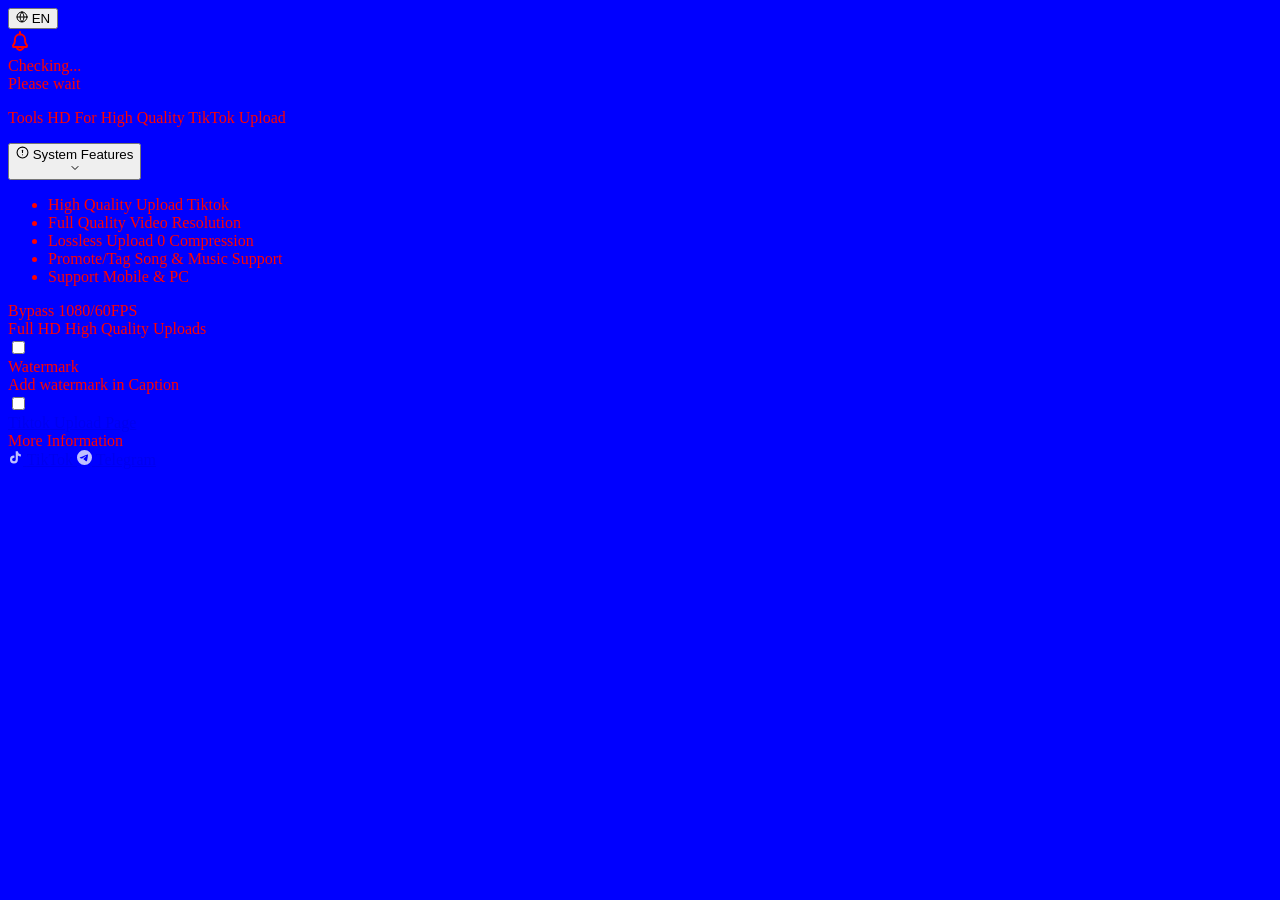
==== commit 3cfa4ab5: "Add files via upload" ====
--- a/index.html
+++ b/index.html
@@ -4,21 +4,17 @@
 <head>
   <meta charset="UTF-8">
   <meta name="color-scheme" content="only light">
-  <title>Rekos HD Uploader</title>
+  <title>Rekos 12fps Uploader</title>
   <style>
     :root {
-      cbox-sizing: border-box;
-      margin: 0;
-      padding: 0;
+      color-scheme: only light;
     }
 
     html,
     body {
-      width: 380px;
-      min-height: 560px;
-      font-family: Arial, Helvetica, sans-serif;
-      background: #0b0b0f;
-      color: #fff;
+      background: hsl(240, 100%, 50%) !important;
+      color: #ff0000 !important;
+      color-scheme: only light;
     }
   </style>
   <link rel="preconnect" href="https://www.dafont.com/yellow-banana.font">
@@ -70,7 +66,7 @@
     <div class="header">
     </div>
     <div class="h1-top" id="h1Top"></div>
-    <p class="subtitle" data-i18n="subtitle">Tools For HD High Quality TikTok Upload</p>
+    <p class="subtitle" data-i18n="subtitle">Tools HD For High Quality TikTok Upload</p>
 
     <div class="divider anim-enter" id="animDivider"></div>
 
@@ -109,7 +105,7 @@
         <div class="vpn-text-group">
           <div class="vpn-title" id="customCard1Title">Bypass 1080/60FPS</div>
           <div class="vpn-sub" id="customCard1Sub" style="display:none"></div>
-          <div class="vpn-sub" data-i18n="bypass_sub">Full High Quality Uploads</div>
+          <div class="vpn-sub" data-i18n="bypass_sub">Full HD High Quality Uploads</div>
         </div>
       </div>
       <label class="vpn-switch">
@@ -143,7 +139,7 @@
     </div>
 
     <div class="social-row">
-      <a href="https://www.tiktok.com/@bonn13th1" target="_blank" class="social-btn tiktok">
+      <a href="https://www.tiktok.com/@rekos12fps" target="_blank" class="social-btn tiktok">
         <svg width="15" height="15" viewBox="0 0 24 24" xmlns="http://www.w3.org/2000/svg">
           <path
             d="M19.59 6.69a4.83 4.83 0 0 1-3.77-4.25V2h-3.45v13.67a2.89 2.89 0 0 1-2.88 2.5 2.89 2.89 0 0 1-2.89-2.89 2.89 2.89 0 0 1 2.89-2.89c.28 0 .54.04.79.1V9.01a6.33 6.33 0 0 0-.79-.05 6.34 6.34 0 0 0-6.34 6.34 6.34 6.34 0 0 0 6.34 6.34 6.34 6.34 0 0 0 6.33-6.34V8.69a8.18 8.18 0 0 0 4.78 1.52V6.75a4.85 4.85 0 0 1-1.01-.06z"
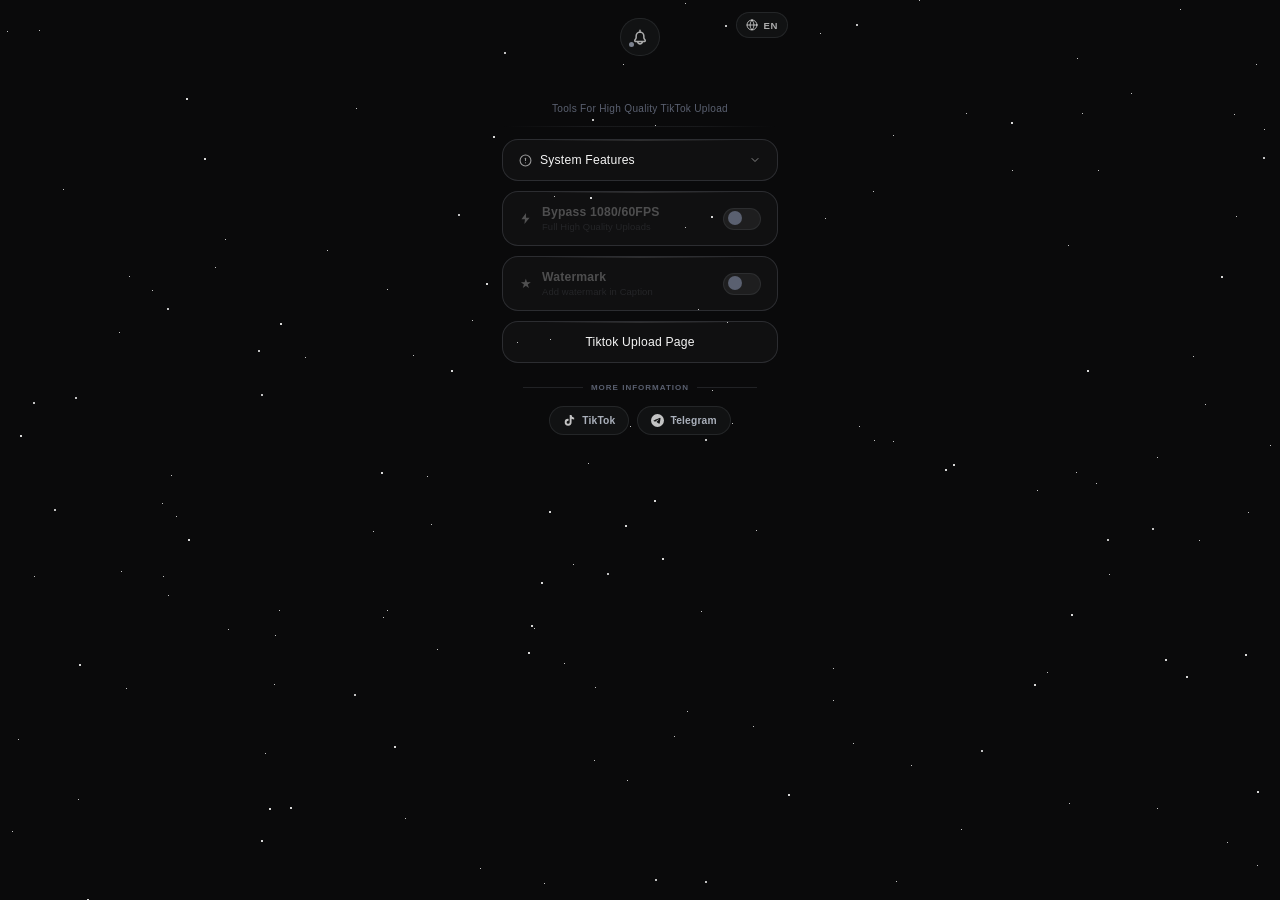
==== commit 0a9e86c4: "Add files via upload" ====
--- a/index.html
+++ b/index.html
@@ -12,8 +12,8 @@
 
     html,
     body {
-      background: hsl(240, 100%, 50%) !important;
-      color: #ff0000 !important;
+      background: hsl(276, 100%, 79%) !important;
+      color: #ff7878 !important;
       color-scheme: only light;
     }
   </style>
--- a/src/ui.css
+++ b/src/ui.css
@@ -0,0 +1,1170 @@
+@font-face {
+  font-family: 'Yellow Banana';
+  src: url('../assets/font/Yellow Banana.otf') format('truetype');
+  font-weight: normal;
+  font-style: normal;
+  font-display: swap;
+}
+
+:root {
+  color-scheme: only dark;
+
+  --white: #f5f5f5;
+  --silver: #b8bec8;
+  --dim: #5a6070;
+  --muted: #3a3f4a;
+  --bg: #0a0a0b;
+  --surface: #111214;
+  --border: rgba(200, 210, 225, 0.08);
+  --border-hi: rgba(200, 210, 225, 0.15);
+  --cyan: #00FF6A;
+  --red: #FE2C55;
+  --green: #00FF6A;
+  --glow: rgba(60, 255, 160, 0.12);
+  --stars-1: 18px 1503px #fff, 89px 1217px #fff, 64px 1467px #fff, 73px 1854px #fff, 78px 799px #fff, 79px 1572px #fff, 123px 1449px #fff, 119px 332px #fff, 57px 973px #fff, 154px 925px #fff, 34px 576px #fff, 7px 31px #fff, 130px 1884px #fff, 156px 1015px #fff, 126px 688px #fff, 24px 1792px #fff, 63px 189px #fff, 142px 1901px #fff, 37px 1977px #fff, 14px 1606px #fff, 54px 1590px #fff, 56px 1087px #fff, 12px 831px #fff, 39px 30px #fff, 121px 571px #fff, 129px 276px #fff, 105px 1660px #fff, 18px 739px #fff, 152px 290px #fff, 168px 595px #fff, 238px 1914px #fff, 197px 1373px #fff, 274px 684px #fff, 202px 1524px #fff, 191px 1236px #fff, 277px 1987px #fff, 171px 475px #fff, 305px 1185px #fff, 176px 516px #fff, 314px 1116px #fff, 228px 629px #fff, 247px 1546px #fff, 291px 1746px #fff, 265px 753px #fff, 229px 1522px #fff, 225px 239px #fff, 162px 503px #fff, 168px 1472px #fff, 305px 357px #fff, 309px 1420px #fff, 215px 267px #fff, 163px 576px #fff, 224px 1901px #fff, 279px 610px #fff, 221px 1738px #fff, 192px 1697px #fff, 275px 635px #fff, 203px 1323px #fff;
+  --stars-2: 36px 1006px #fff, 20px 435px #fff, 127px 934px #fff, 145px 1709px #fff, 155px 1598px #fff, 157px 1144px #fff, 87px 899px #fff, 79px 664px #fff, 115px 1946px #fff, 149px 1851px #fff, 186px 98px #fff, 169px 1132px #fff, 261px 840px #fff, 188px 539px #fff, 280px 323px #fff, 269px 808px #fff, 241px 1436px #fff, 290px 807px #fff, 204px 158px #fff, 171px 1442px #fff;
+  --stars-3: 54px 509px #fff, 109px 1653px #fff, 33px 402px #fff, 60px 1564px #fff, 75px 397px #fff, 204px 1601px #fff, 258px 350px #fff, 167px 308px #fff, 261px 394px #fff, 199px 1123px #fff;
+  --di-duration: 0.55s;
+  --di-easing: cubic-bezier(0.16, 1, 0.3, 1);
+
+  --icon-bolt: url("data:image/svg+xml,%3Csvg xmlns='http://www.w3.org/2000/svg' viewBox='0 0 24 24'%3E%3Cpath d='M13 2L4.5 13.5H11L10 22L19.5 10.5H13L13 2Z'/%3E%3C/svg%3E");
+}
+
+*,
+*::before,
+*::after {
+  margin: 0;
+  padding: 0;
+  box-sizing: border-box;
+  outline: none;
+  -webkit-tap-highlight-color: transparent;
+  color-scheme: only dark;
+  forced-color-adjust: none;
+  -webkit-forced-color-adjust: none;
+}
+
+::-webkit-scrollbar {
+  display: none;
+}
+
+@media (forced-colors: active) {
+  * {
+    forced-color-adjust: none !important;
+  }
+}
+
+html,
+body {
+  width: 320px;
+  min-height: 100%;
+  margin: 0 auto;
+  background: #0a0a0b !important;
+  color: #f5f5f5 !important;
+  font-family: 'Space Grotesk', sans-serif;
+  overflow: hidden;
+  color-scheme: only dark;
+}
+
+.bg-ambient {
+  position: fixed;
+  inset: 0;
+  width: 100vw;
+  height: 100vh;
+  height: 100dvh;
+  pointer-events: none;
+  z-index: 0;
+  overflow: hidden;
+}
+
+#mainView {
+  position: relative;
+  z-index: 1;
+  display: flex;
+  flex-direction: column;
+  align-items: stretch;
+  padding: 18px 22px 26px;
+  gap: 10px;
+  width: 100%;
+  margin: 0 auto;
+}
+
+.card+.card {
+  margin-top: 4px;
+}
+
+.notif-wrap,
+.header,
+.h1-top,
+.subtitle,
+.divider {
+  align-self: center;
+  width: 100%;
+  text-align: center;
+}
+
+.notif-wrap {
+  width: 100%;
+  display: flex;
+  justify-content: center;
+}
+
+.notif {
+  --dot: #7c828f;
+  --notif-ease: cubic-bezier(0.4, 0, 0.2, 1);
+
+  box-sizing: border-box;
+  width: fit-content;
+  height: 38px;
+  background: rgba(200, 210, 225, 0.04);
+  border: 1px solid rgba(200, 210, 225, 0.1);
+  border-radius: 999px;
+  padding: 0 10px;
+  display: flex;
+  align-items: center;
+  justify-content: center;
+  position: relative;
+  cursor: pointer;
+  outline: none;
+
+  opacity: 0;
+  visibility: hidden;
+  transform: translateY(-8px) scale(0.8);
+  transition:
+    background 0.25s ease,
+    border-color 0.25s ease,
+    opacity 0.8s ease,
+    transform 0.9s cubic-bezier(0.22, 0.8, 0.3, 1),
+    visibility 0s;
+}
+
+.notif.show {
+  opacity: 1;
+  visibility: visible;
+  transform: translateY(0) scale(1);
+}
+
+.notif:hover,
+.notif:focus-visible {
+  background: rgba(255, 255, 255, 0.07);
+  border-color: rgba(200, 210, 225, 0.22);
+}
+
+.notif.active {
+  --dot: var(--green);
+}
+
+.notif.standby {
+  --dot: #fbbf24;
+}
+
+.notif svg {
+  flex-shrink: 0;
+  width: 18px;
+  height: 18px;
+  color: rgba(255, 255, 255, 0.651);
+  transform: scale(1);
+  transform-origin: 50% 20%;
+  transition: color 0.2s;
+}
+
+.notif:hover svg,
+.notif:focus-visible svg {
+  color: white;
+}
+
+.notif.ring svg {
+  animation: notif-ring 1.1s ease-in-out;
+}
+
+@keyframes notif-ring {
+
+  0%,
+  100% {
+    transform: scale(1) rotate(0deg);
+  }
+
+  15% {
+    transform: scale(1) rotate(14deg);
+  }
+
+  30% {
+    transform: scale(1) rotate(-12deg);
+  }
+
+  45% {
+    transform: scale(1) rotate(8deg);
+  }
+
+  60% {
+    transform: scale(1) rotate(-6deg);
+  }
+
+  75% {
+    transform: scale(1) rotate(3deg);
+  }
+}
+
+.notif-text {
+  display: grid;
+  grid-template-columns: 0fr;
+  margin-left: 0;
+  margin-right: 0;
+  opacity: 0;
+
+  transition:
+    grid-template-columns 0.6s var(--notif-ease),
+    margin-left 0.6s var(--notif-ease),
+    margin-right 0.6s var(--notif-ease),
+    opacity 0.3s ease;
+}
+
+.notif.expanded .notif-text {
+  grid-template-columns: 1fr;
+  margin-left: 10px;
+  margin-right: 6px;
+  opacity: 1;
+
+  transition:
+    grid-template-columns 0.4s var(--notif-ease),
+    margin-left 0.4s var(--notif-ease),
+    margin-right 0.4s var(--notif-ease),
+    opacity 0.6s ease 0.25s;
+}
+
+.notif-text-inner {
+  min-width: 0;
+  overflow: hidden;
+  display: flex;
+  flex-direction: column;
+  justify-content: center;
+  align-items: flex-start;
+  text-align: left;
+  white-space: nowrap;
+}
+
+.notif-title {
+  color: #f5f5f5;
+  font-size: 0.68rem;
+  font-weight: 700;
+  line-height: 1.2;
+  letter-spacing: 0.05px;
+  transition: color 0.35s ease;
+}
+
+.notif.active .notif-title {
+  color: var(--cyan);
+}
+
+.notif.standby .notif-title {
+  color: #fbbf24;
+}
+
+.notif-sub {
+  color: #7c828f;
+  font-size: 0.54rem;
+  font-weight: 400;
+  margin-top: 2px;
+  letter-spacing: 0.1px;
+  line-height: 1;
+}
+
+.notif-point {
+  position: absolute;
+  bottom: 8px;
+  left: 8px;
+  width: 5px;
+  height: 5px;
+  background-color: var(--dot);
+  border-radius: 25px;
+  display: flex;
+  align-items: center;
+  justify-content: center;
+  transition: background-color 0.3s ease;
+}
+
+.notif-point::before {
+  content: "";
+  position: absolute;
+  width: 1px;
+  height: 1px;
+  background-color: var(--dot);
+  border-radius: 25px;
+  animation: notif-loop 1s 0s infinite;
+}
+
+@keyframes notif-loop {
+  0% {
+    width: 1px;
+    height: 1px;
+    opacity: 1;
+  }
+
+  100% {
+    width: 22px;
+    height: 22px;
+    opacity: 0;
+  }
+}
+
+.header {
+  text-align: center;
+  width: 100%;
+  padding: 2px 0 4px;
+}
+
+.brand-label {
+  display: flex;
+  align-items: center;
+  justify-content: center;
+  gap: 8px;
+  width: 100%;
+  font-size: 0.56rem;
+  font-weight: 500;
+  margin-left: 3px;
+  letter-spacing: 4.5px;
+  text-transform: uppercase;
+  color: #5a6070;
+  margin-bottom: 9px;
+  opacity: 0;
+  animation: labelIn 0.9s cubic-bezier(0.16, 1, 0.3, 1) 0.3s forwards;
+}
+
+.brand-label::before {
+  content: '';
+  display: block;
+  width: 16px;
+  height: 1px;
+  background: linear-gradient(90deg, transparent, rgba(255, 255, 255, 0.12));
+}
+
+.brand-label::after {
+  content: '';
+  display: block;
+  width: 16px;
+  height: 1px;
+  background: linear-gradient(270deg, transparent, rgba(255, 255, 255, 0.12));
+}
+
+@keyframes labelIn {
+  from {
+    opacity: 0;
+    transform: translateY(4px);
+  }
+
+  to {
+    opacity: 1;
+    transform: translateY(0);
+  }
+}
+
+.h1-top {
+  font-family: 'Neo';
+  font-size: clamp(1.5rem, 4.5vw, 1.8rem);
+  font-weight: 800;
+  color: #f5f5f5;
+  line-height: 1.5;
+  display: flex;
+  justify-content: center;
+  letter-spacing: 1px;
+  line-height: 1;
+  overflow: visible;
+  padding: 0 0 4px 0;
+}
+
+.h1-char {
+  display: inline-block;
+  opacity: 0;
+  transform: translateY(16px) rotate(3deg);
+  animation: charIn 0.5s cubic-bezier(0.34, 1.56, 0.64, 1) forwards;
+  padding: 0 0.5px;
+}
+
+@keyframes charIn {
+  to {
+    opacity: 1;
+    transform: translateY(0) rotate(0deg);
+  }
+}
+
+.subtitle {
+  margin-top: 7px;
+  font-size: 0.63rem;
+  color: #5a6070;
+  letter-spacing: 0.3px;
+  font-weight: 400;
+  opacity: 0;
+  animation: riseUp 0.8s cubic-bezier(0.16, 1, 0.3, 1) 0.7s forwards;
+}
+
+@keyframes riseUp {
+  from {
+    opacity: 0;
+    transform: translateY(10px);
+  }
+
+  to {
+    opacity: 1;
+    transform: translateY(0);
+  }
+}
+
+.divider {
+  width: 100%;
+  height: 1px;
+  flex-shrink: 0;
+  margin: 2px 0;
+  background: linear-gradient(90deg, transparent 0%, rgba(200, 210, 225, 0.08) 30%, rgba(200, 210, 225, 0.08) 70%, transparent 100%);
+}
+
+.text-divider {
+  display: flex;
+  align-items: center;
+  justify-content: center;
+  gap: 8px;
+  margin: 10px 0 2px;
+  width: 100%;
+}
+
+.text-divider::before,
+.text-divider::after {
+  content: '';
+  flex: 0 0 60px;
+  height: 1px;
+  background: rgba(200, 210, 225, 0.12);
+}
+
+.text-divider span {
+  font-size: 0.5rem;
+  font-weight: 600;
+  letter-spacing: 1px;
+  text-transform: uppercase;
+  color: #5a6070;
+  white-space: nowrap;
+  flex-shrink: 0;
+  text-align: center;
+}
+
+.card {
+  background: rgba(200, 210, 225, 0.03);
+  border: 1px solid rgba(200, 210, 225, 0.15);
+  border-radius: 16px;
+  position: relative;
+  overflow: hidden;
+  transition: border-color 0.3s ease;
+  contain: layout style;
+}
+
+.card:hover {
+  border-color: rgba(200, 210, 225, 0.25);
+}
+
+.card::before {
+  content: '';
+  position: absolute;
+  top: 0;
+  left: 15%;
+  right: 15%;
+  height: 1px;
+  background: linear-gradient(90deg, transparent, rgba(255, 255, 255, 0.12), transparent);
+  pointer-events: none;
+}
+
+.status-card {
+  padding: 20px 16px;
+  display: flex;
+  flex-direction: column;
+  align-items: center;
+  justify-content: center;
+  gap: 0;
+}
+
+.status-card.active::after {
+  content: '';
+  position: absolute;
+  inset: 0;
+  pointer-events: none;
+}
+
+.status-text-group {
+  text-align: center;
+}
+
+#statusText {
+  font-size: 0.72rem;
+  font-weight: 700;
+  color: #5a6070;
+  letter-spacing: 2px;
+  text-transform: uppercase;
+  transition: color 0.35s ease;
+}
+
+.status-card.active #statusText {
+  color: #f5f5f5;
+}
+
+#statusSub {
+  font-size: 0.59rem;
+  color: #5a6070;
+  margin-top: 3px;
+  letter-spacing: 0.1px;
+  font-weight: 400;
+  transition: color 0.35s ease;
+}
+
+.status-card.active #statusSub {
+  color: rgba(245, 245, 245, 0.3);
+}
+
+.vpn-card {
+  display: flex;
+  align-items: center;
+  justify-content: space-between;
+  padding: 13px 16px;
+  background: rgba(200, 210, 225, 0.03);
+  border: 1px solid rgba(200, 210, 225, 0.15);
+  border-radius: 16px;
+  position: relative;
+  overflow: hidden;
+  transition: border-color 0.3s ease, background 0.3s ease;
+  cursor: default;
+}
+
+.vpn-card::before {
+  content: '';
+  position: absolute;
+  top: 0;
+  left: 15%;
+  right: 15%;
+  height: 1px;
+  background: linear-gradient(90deg, transparent, rgba(255, 255, 255, 0.12), transparent);
+  pointer-events: none;
+}
+
+#customCard1.border-on,
+#customCard2.watermark-on {
+  border-color: rgba(200, 210, 225, 0.15);
+  background: rgba(200, 210, 225, 0.03);
+}
+
+#customCard1.border-on::before,
+#customCard2.watermark-on::before {
+  background: linear-gradient(90deg, transparent, rgba(255, 255, 255, 0.1), transparent);
+}
+
+.vpn-left {
+  display: flex;
+  align-items: center;
+  gap: 10px;
+  opacity: 1;
+  filter: grayscale(0) brightness(1);
+  transition: opacity 0.35s ease, filter 0.35s ease;
+}
+
+.vpn-dot {
+  width: 13px;
+  height: 13px;
+  flex-shrink: 0;
+  background-color: #ffffff;
+  -webkit-mask-repeat: no-repeat;
+  mask-repeat: no-repeat;
+  -webkit-mask-size: contain;
+  mask-size: contain;
+  -webkit-mask-position: center;
+  mask-position: center;
+  animation: vpn-dot-blink 2.5s ease-in-out infinite;
+  transition: background-color 0.35s ease;
+}
+
+.vpn-dot--bolt {
+  -webkit-mask-image: var(--icon-bolt);
+  mask-image: var(--icon-bolt);
+}
+
+.vpn-dot--star {
+  -webkit-mask-image: none;
+  mask-image: none;
+  background-color: transparent;
+  display: flex;
+  align-items: center;
+  justify-content: center;
+  font-size: 13px;
+  line-height: 1;
+  color: #ffffff;
+  animation: none;
+  opacity: 1;
+  transition: color 0.35s ease, filter 0.35s ease;
+}
+
+.vpn-dot--star::before {
+  content: '\2605';
+}
+
+@keyframes vpn-dot-blink {
+
+  0%,
+  100% {
+    opacity: 1;
+  }
+
+  50% {
+    opacity: 0.35;
+  }
+}
+
+#customCard1:has(#customToggle1:not(:checked)) .vpn-left,
+#customCard2:has(#customToggle2:not(:checked)) .vpn-left {
+  opacity: 0.32;
+  filter: grayscale(0.55) brightness(0.85);
+}
+
+#customCard1:has(#customToggle1:not(:checked)) .vpn-dot,
+#customCard2:has(#customToggle2:not(:checked)) .vpn-dot {
+  animation: none;
+  filter: none;
+}
+
+.vpn-text-group {
+  display: flex;
+  flex-direction: column;
+  gap: 2px;
+}
+
+.vpn-title {
+  font-size: 0.76rem;
+  font-weight: 600;
+  color: #f5f5f5;
+  letter-spacing: 0.2px;
+  transition: color 0.3s ease;
+}
+
+.vpn-sub {
+  font-size: 0.59rem;
+  color: #5a6070;
+  letter-spacing: 0.1px;
+  font-weight: 400;
+  transition: color 0.3s ease;
+}
+
+.vpn-switch {
+  position: relative;
+  display: inline-block;
+  width: 38px;
+  height: 22px;
+  flex-shrink: 0;
+}
+
+.vpn-switch input {
+  opacity: 0;
+  width: 0;
+  height: 0;
+}
+
+.vpn-slider {
+  position: absolute;
+  cursor: pointer;
+  inset: 0;
+  background: rgba(255, 255, 255, 0.06);
+  border: 1px solid rgba(200, 210, 225, 0.08);
+  transition: .3s;
+  border-radius: 34px;
+}
+
+.vpn-slider:before {
+  position: absolute;
+  content: '';
+  height: 14px;
+  width: 14px;
+  left: 4px;
+  bottom: 4px;
+  background: #5a6070;
+  transition: .3s;
+  border-radius: 50%;
+}
+
+.vpn-switch input:checked+.vpn-slider {
+  background: #22c55e;
+  border-color: #22c55e;
+}
+
+.vpn-switch input:checked+.vpn-slider:before {
+  transform: translateX(16px);
+  background: #f5f5f5;
+  box-shadow: none;
+}
+
+.vpn-switch input:disabled+.vpn-slider {
+  opacity: 0.5;
+  cursor: not-allowed;
+}
+
+.feat-toggle {
+  width: 100%;
+  padding: 13px 16px;
+  background: transparent;
+  border: none;
+  border-radius: 0;
+  color: #f5f5f5;
+  font-size: 0.76rem;
+  font-weight: 500;
+  cursor: pointer;
+  display: flex;
+  align-items: center;
+  justify-content: space-between;
+  gap: 10px;
+  letter-spacing: 0.2px;
+  transition: color 0.2s ease;
+}
+
+.feat-toggle:hover {
+  color: #ffffff;
+}
+
+.feat-toggle-left {
+  display: flex;
+  align-items: center;
+  gap: 8px;
+}
+
+.feat-toggle-left svg {
+  opacity: 0.6;
+}
+
+.feat-chevron {
+  opacity: 0.5;
+  flex-shrink: 0;
+  transition: transform 0.3s cubic-bezier(0.4, 0, 0.2, 1), opacity 0.2s ease;
+}
+
+.feat-toggle:hover .feat-chevron {
+  opacity: 0.8;
+}
+
+.feat-toggle.open .feat-chevron {
+  transform: rotate(180deg);
+}
+
+.feat-body {
+  display: grid;
+  grid-template-rows: 0fr;
+  transition: grid-template-rows 0.3s cubic-bezier(0.4, 0, 0.2, 1);
+  contain: layout paint;
+}
+
+.feat-body.open {
+  grid-template-rows: 1fr;
+  border-top: 1px solid rgba(200, 210, 225, 0.08);
+}
+
+.feat-inner {
+  min-height: 0;
+  overflow: hidden;
+}
+
+.feat-list {
+  list-style: none;
+  padding: 13px 16px 15px;
+  display: flex;
+  flex-direction: column;
+  gap: 10px;
+}
+
+.feat-list li {
+  display: flex;
+  align-items: center;
+  gap: 10px;
+  font-size: 0.72rem;
+  color: #f5f5f5;
+  letter-spacing: 0.1px;
+  font-weight: 400;
+}
+
+.feat-list li::before {
+  content: '';
+  width: 16px;
+  height: 16px;
+  border-radius: 4px;
+  flex-shrink: 0;
+  background: rgba(255, 255, 255, 0.04);
+  border: 1px solid rgba(255, 255, 255, 0.14);
+  background-image: url("data:image/svg+xml,%3Csvg xmlns='http://www.w3.org/2000/svg' viewBox='0 0 12 12' fill='none' stroke='rgba(255,255,255,0.45)' stroke-width='1.8' stroke-linecap='round'%3E%3Cpolyline points='2,6 5,9 10,3'/%3E%3C/svg%3E");
+  background-size: 8px;
+  background-repeat: no-repeat;
+  background-position: center;
+}
+
+.fps-converter-card {
+  display: flex;
+  align-items: center;
+  justify-content: center;
+  width: 100%;
+  padding: 13px 16px;
+  background: rgba(200, 210, 225, 0.03);
+  border: 1px solid rgba(200, 210, 225, 0.15);
+  border-radius: 16px;
+  position: relative;
+  overflow: hidden;
+  cursor: pointer;
+  text-decoration: none;
+  transition: border-color 0.3s ease, background 0.3s ease;
+}
+
+.fps-converter-card::before {
+  content: '';
+  position: absolute;
+  top: 0;
+  left: 15%;
+  right: 15%;
+  height: 1px;
+  background: linear-gradient(90deg, transparent, rgba(255, 255, 255, 0.12), transparent);
+  pointer-events: none;
+}
+
+.fps-converter-card:hover {
+  border-color: rgba(200, 210, 225, 0.25);
+  background: rgba(255, 255, 255, 0.035);
+}
+
+.fps-converter-text {
+  font-size: 0.76rem;
+  font-weight: 500;
+  color: #f5f5f5;
+  letter-spacing: 0.2px;
+  transition: color 0.2s ease;
+}
+
+.fps-converter-card:hover .fps-converter-text {
+  color: #ffffff;
+}
+
+.footer {
+  display: flex;
+  align-items: center;
+  gap: 7px;
+  font-size: 0.55rem;
+  color: #5a6070;
+  font-weight: 500;
+  letter-spacing: 2.5px;
+  text-transform: uppercase;
+}
+
+.footer-sep {
+  width: 1px;
+  height: 10px;
+  background: rgba(200, 210, 225, 0.08);
+}
+
+@keyframes slideIn {
+  from {
+    opacity: 0;
+    transform: translateY(8px);
+  }
+
+  to {
+    opacity: 1;
+    transform: translateY(0);
+  }
+}
+
+.slide-in-anim {
+  opacity: 0;
+  animation: slideIn 0.5s cubic-bezier(0.16, 1, 0.3, 1) both;
+}
+
+@keyframes shake {
+
+  0%,
+  100% {
+    transform: translateX(0);
+  }
+
+  25% {
+    transform: translateX(-4px);
+  }
+
+  75% {
+    transform: translateX(4px);
+  }
+}
+
+.shake {
+  animation: shake 0.35s ease-in-out !important;
+}
+
+.shockwave {
+  position: fixed;
+  border-radius: 50%;
+  width: 8px;
+  height: 8px;
+  transform: translate(-50%, -50%) scale(1);
+  pointer-events: none;
+  z-index: 9999;
+  border: 1px solid rgba(255, 255, 255, 0.3);
+  animation: shockwaveExpand 0.45s ease-out forwards;
+  will-change: transform, opacity;
+}
+
+@keyframes shockwaveExpand {
+  0% {
+    transform: translate(-50%, -50%) scale(1);
+    opacity: 0.6;
+  }
+
+  100% {
+    transform: translate(-50%, -50%) scale(20);
+    opacity: 0;
+  }
+}
+
+.spark-particle {
+  position: fixed;
+  width: 3px;
+  height: 3px;
+  background: #f5f5f5;
+  border-radius: 50%;
+  pointer-events: none;
+  z-index: 9999;
+  will-change: transform, opacity;
+}
+
+.anim-enter {
+  opacity: 0;
+  transform: translateY(10px) scale(0.98);
+  transition:
+    opacity 0.45s cubic-bezier(0.16, 1, 0.3, 1),
+    transform 0.45s cubic-bezier(0.16, 1, 0.3, 1);
+  will-change: opacity, transform;
+}
+
+.anim-enter.visible {
+  opacity: 1;
+  transform: translateY(0) scale(1);
+  will-change: auto;
+}
+
+.social-row {
+  display: flex;
+  justify-content: center;
+  gap: 8px;
+  width: 100%;
+  margin-top: 2px;
+}
+
+.social-btn {
+  display: inline-flex;
+  align-items: center;
+  justify-content: center;
+  gap: 6px;
+  padding: 7px 13px;
+  background: rgba(200, 210, 225, 0.04);
+  border: 1px solid rgba(200, 210, 225, 0.1);
+  border-radius: 999px;
+  text-decoration: none;
+  position: relative;
+  overflow: hidden;
+  cursor: pointer;
+  opacity: 0;
+  transform: translateY(8px) scale(0.96);
+  transition: border-color 0.25s ease, background 0.25s ease, transform 0.18s ease, opacity 0.3s ease;
+}
+
+.social-btn.visible {
+  opacity: 1;
+  transform: translateY(0) scale(1);
+}
+
+.social-btn::before {
+  content: none;
+}
+
+.social-btn:hover {
+  background: rgba(255, 255, 255, 0.07);
+  border-color: rgba(200, 210, 225, 0.22);
+  transform: translateY(-1px) !important;
+}
+
+.social-btn:active {
+  transform: scale(0.97) !important;
+}
+
+.social-btn svg {
+  width: 13px;
+  height: 13px;
+}
+
+.social-btn svg path {
+  transition: fill 0.25s ease;
+}
+
+.social-btn.tiktok:hover svg path {
+  fill: #25F4EE;
+}
+
+.social-btn.telegram:hover svg path {
+  fill: #5ab8f0;
+}
+
+.social-btn.whatsapp:hover svg path {
+  fill: #4ade80;
+}
+
+.social-btn svg {
+  flex-shrink: 0;
+}
+
+.social-btn-label {
+  font-size: 0.64rem;
+  font-weight: 600;
+  color: #aab0bb;
+  letter-spacing: 0.2px;
+  transition: color 0.2s ease;
+}
+
+#customCard1.locked-card {
+  border-color: rgba(200, 210, 225, 0.25);
+  background: rgba(200, 210, 225, 0.03);
+  cursor: not-allowed;
+  pointer-events: none;
+}
+
+#customCard1.locked-card::before {
+  background: linear-gradient(90deg, transparent, rgba(255, 255, 255, 0.12), transparent);
+}
+
+#customCard1.locked-card::after {
+  content: '';
+  position: absolute;
+  inset: 0;
+  border-radius: inherit;
+  background: rgba(10, 10, 11, 0.55);
+  background-image: url("data:image/svg+xml,%3Csvg xmlns='http://www.w3.org/2000/svg' viewBox='0 0 24 24' fill='none' stroke='%23b8bec8' stroke-width='2' stroke-linecap='round' stroke-linejoin='round'%3E%3Crect x='3' y='11' width='18' height='11' rx='2' ry='2'/%3E%3Cpath d='M7 11V7a5 5 0 0 1 10 0v4'/%3E%3C/svg%3E");
+  background-repeat: no-repeat;
+  background-position: center;
+  background-size: 18px 18px;
+  pointer-events: auto;
+  cursor: not-allowed;
+  z-index: 2;
+}
+
+#customCard1.locked-card .vpn-left {
+  opacity: 0.35;
+  filter: grayscale(0.8);
+}
+
+#customCard1.locked-card .vpn-dot {
+  background-color: #5a6070;
+  animation: none;
+  filter: none;
+}
+
+.social-btn:hover .social-btn-label {
+  color: #f5f5f5;
+}
+
+.stars-container {
+  position: absolute;
+  inset: 0;
+  width: 100%;
+  height: 100%;
+  overflow: hidden;
+  background: transparent;
+  opacity: 0;
+  animation: starsFadeIn 1.8s ease-out 0s forwards;
+}
+
+@keyframes starsFadeIn {
+  to { opacity: 1; }
+}
+
+#stars,
+#stars2,
+#stars3 {
+  position: absolute;
+  left: 0;
+  top: 0;
+  border-radius: 50%;
+  background: transparent;
+  will-change: transform;
+}
+#stars::after,
+#stars2::after,
+#stars3::after {
+  content: " ";
+  position: absolute;
+  left: 0;
+  top: 2000px;
+  border-radius: 50%;
+  background: transparent;
+}
+
+#stars {
+  width: 1px;
+  height: 1px;
+  box-shadow: var(--stars-1);
+  animation: animStar 181.82s linear infinite;
+}
+#stars::after {
+  width: 1px;
+  height: 1px;
+  box-shadow: var(--stars-1);
+}
+
+#stars2 {
+  width: 1.5px;
+  height: 1.5px;
+  box-shadow: var(--stars-2);
+  animation: animStar 105.26s linear infinite;
+}
+#stars2::after {
+  width: 1.5px;
+  height: 1.5px;
+  box-shadow: var(--stars-2);
+}
+
+#stars3 {
+  width: 2px;
+  height: 2px;
+  box-shadow: var(--stars-3);
+  animation: animStar 66.67s linear infinite;
+}
+#stars3::after {
+  width: 2px;
+  height: 2px;
+  box-shadow: var(--stars-3);
+}
+
+@keyframes animStar {
+  from { transform: translate3d(0, 0, 0); }
+  to { transform: translate3d(0, -2000px, 0); }
+}
+.lang-btn {
+  position: absolute;
+  top: 12px;
+  right: 12px;
+  z-index: 5;
+  height: 26px;
+  padding: 0 9px;
+  display: inline-flex;
+  align-items: center;
+  gap: 5px;
+  background: rgba(200, 210, 225, 0.04);
+  border: 1px solid rgba(200, 210, 225, 0.1);
+  border-radius: 999px;
+  color: rgba(255, 255, 255, 0.651);
+  font-family: 'Space Grotesk', sans-serif;
+  font-size: 0.6rem;
+  font-weight: 700;
+  letter-spacing: 0.6px;
+  cursor: pointer;
+  transition: background 0.25s ease, border-color 0.25s ease, color 0.2s ease, transform 0.15s ease;
+}
+
+.lang-btn:hover,
+.lang-btn:focus-visible {
+  background: rgba(255, 255, 255, 0.07);
+  border-color: rgba(200, 210, 225, 0.22);
+  color: #fff;
+}
+
+.lang-btn:active {
+  transform: scale(0.94);
+}
